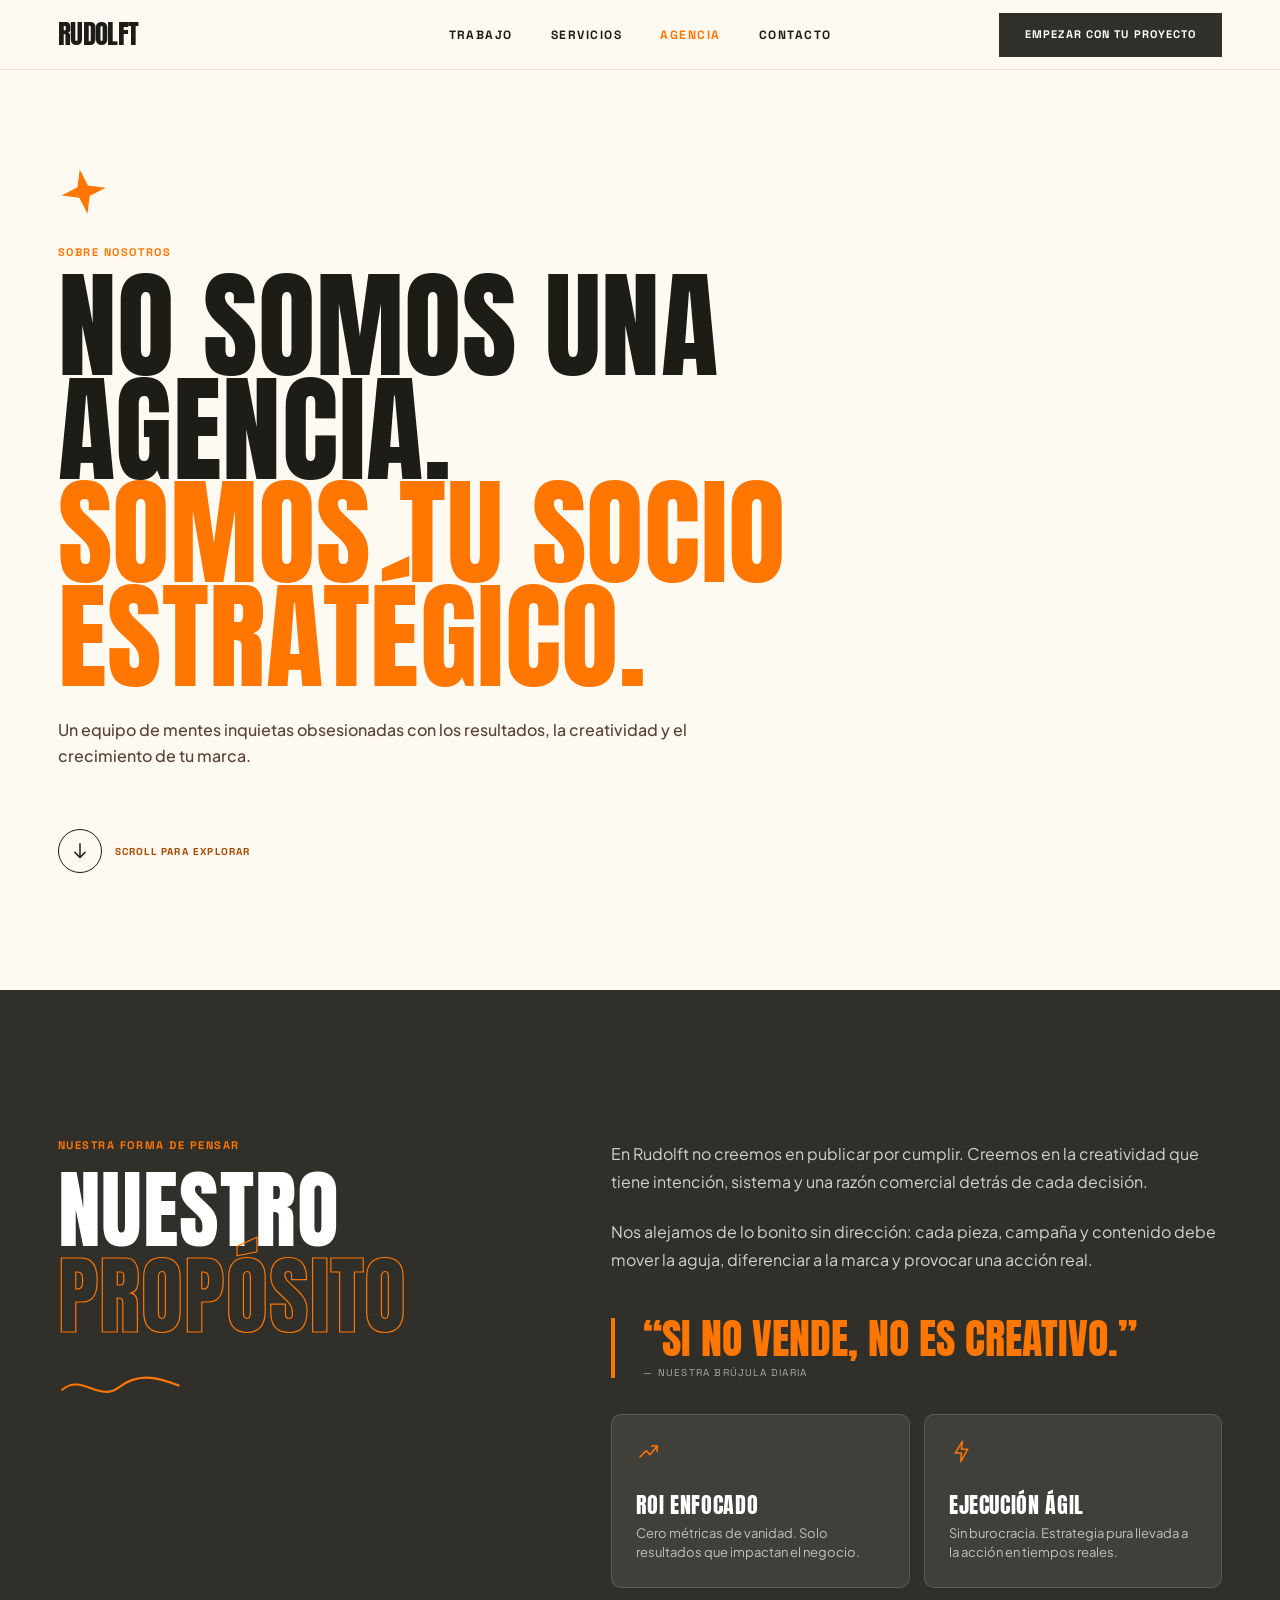
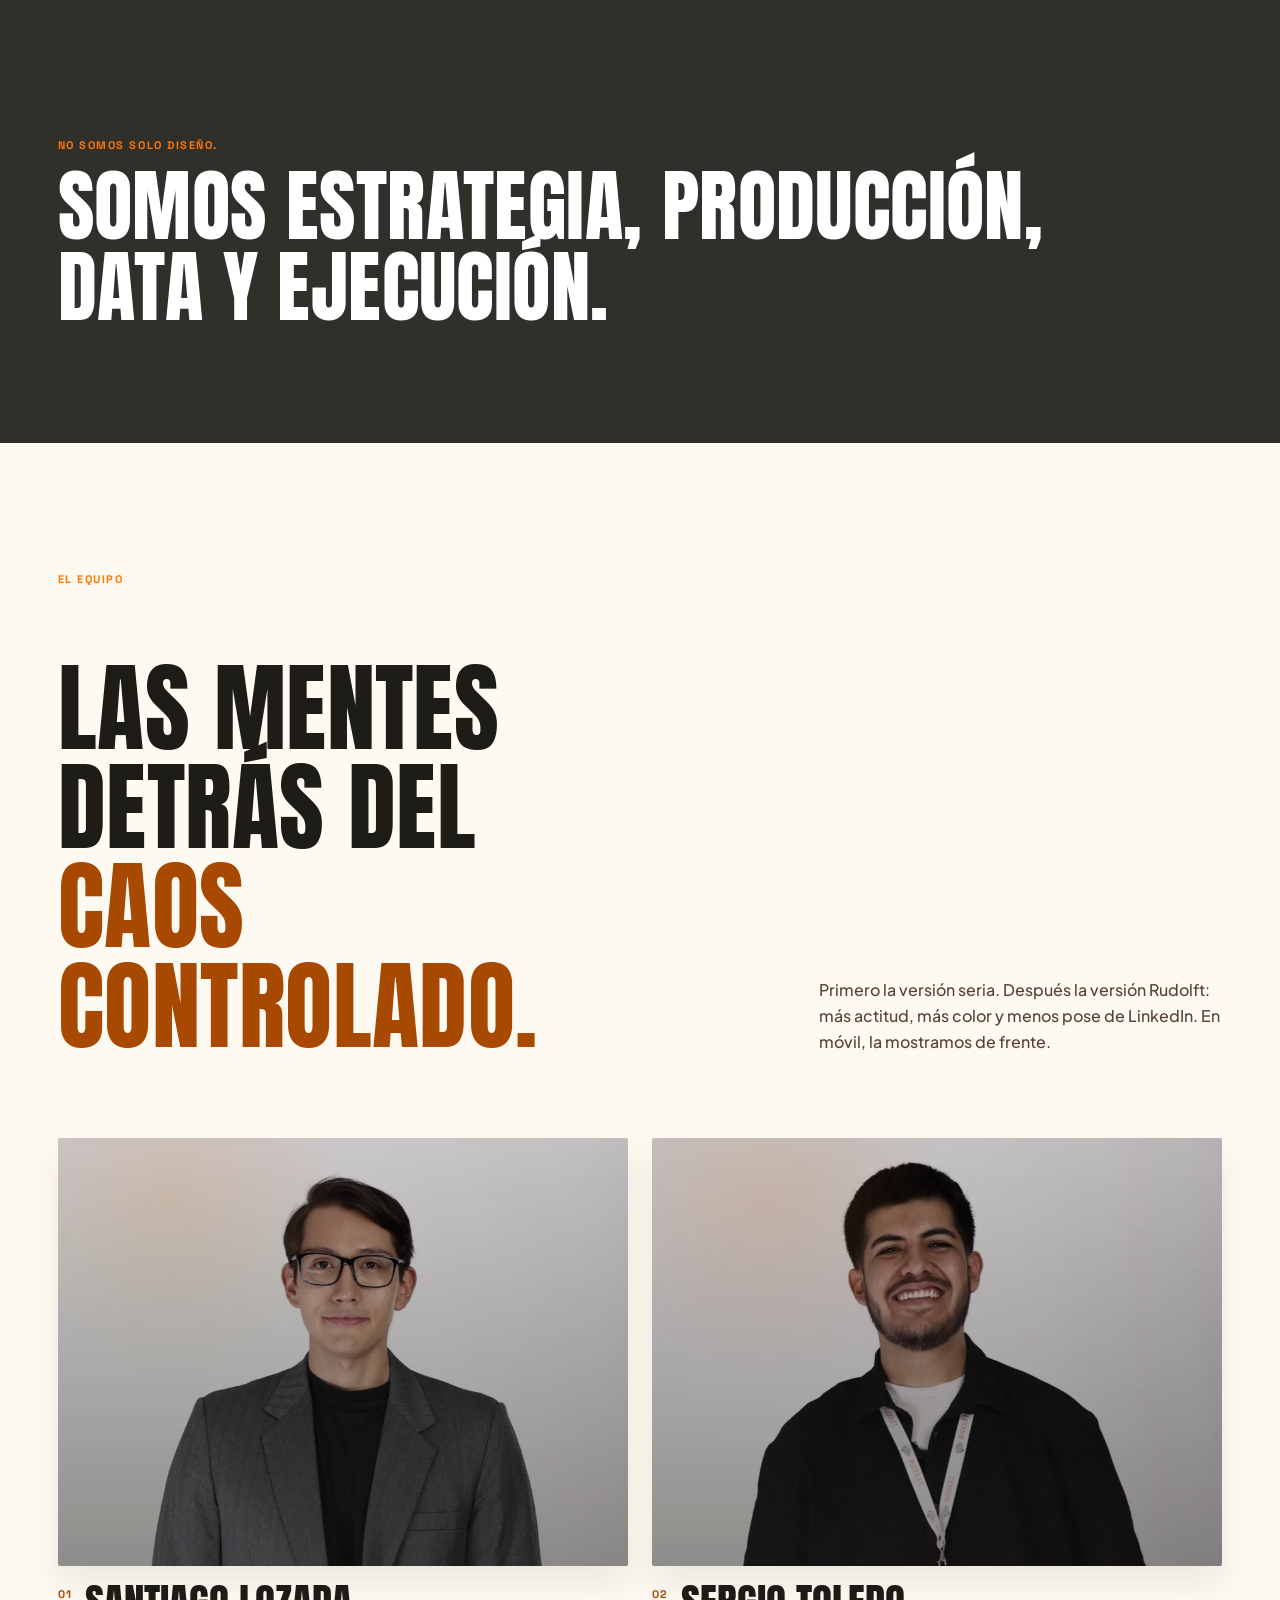
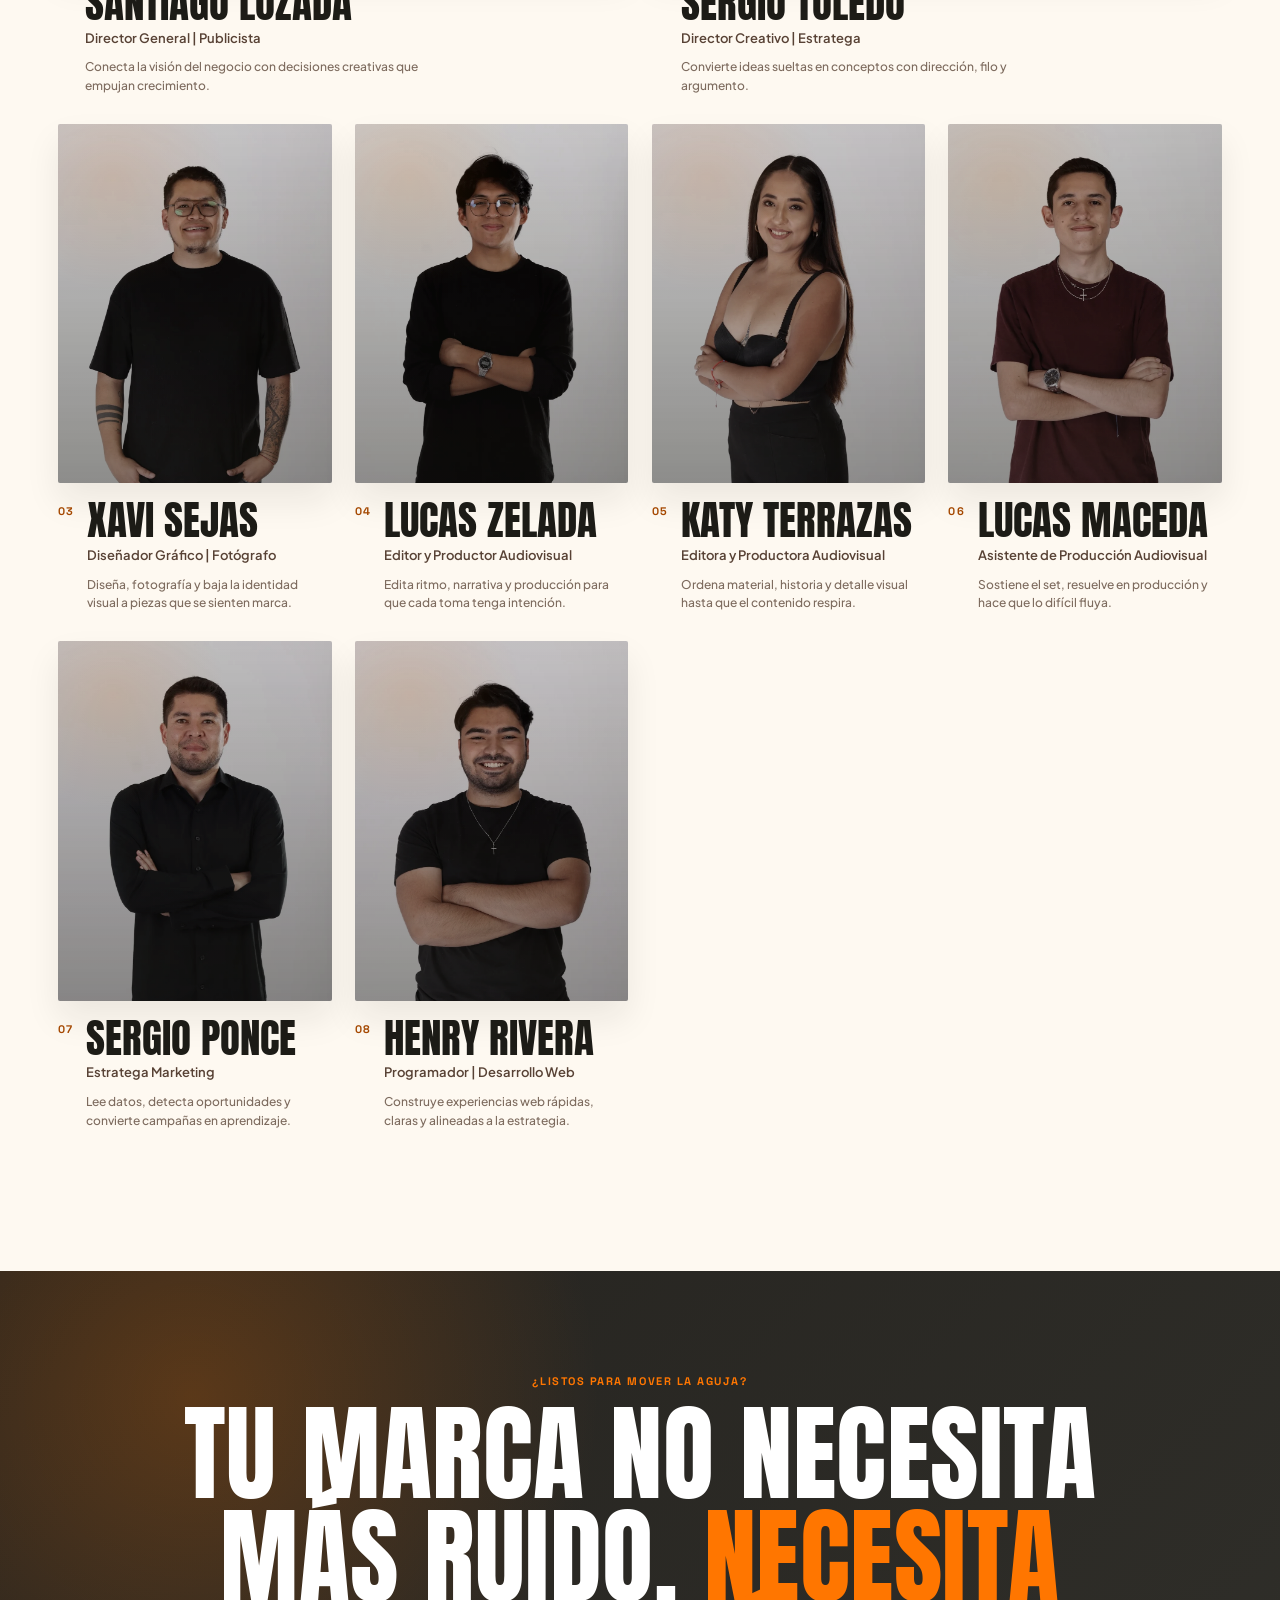
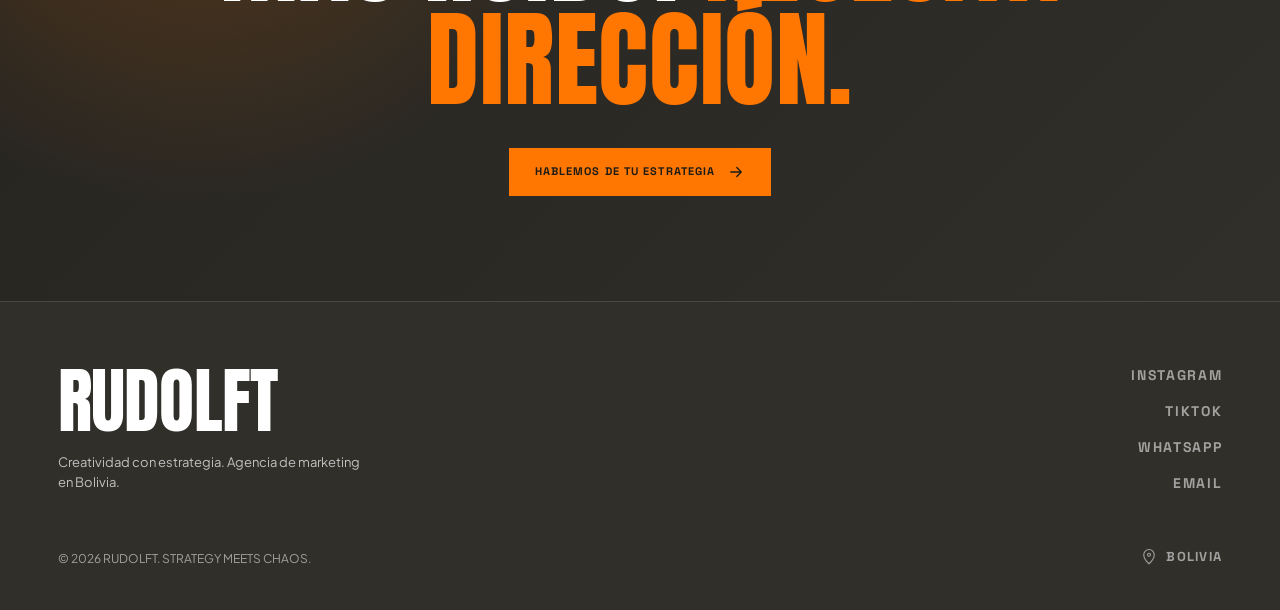
==== about.html @ 7b679ebf "Add about team page" ====
<!doctype html>
<html lang="es">
  <head>
    <meta charset="UTF-8" />
    <meta name="viewport" content="width=device-width, initial-scale=1" />
    <meta
      name="description"
      content="Conoce al equipo de Rudolft: estrategia, creatividad, producción audiovisual y desarrollo web para marcas que quieren crecer."
    />
    <title>Sobre nosotros — Rudolft</title>
    <link rel="preconnect" href="https://fonts.googleapis.com" />
    <link rel="preconnect" href="https://fonts.gstatic.com" crossorigin />
    <link
      href="https://fonts.googleapis.com/css2?family=Anton&family=Plus+Jakarta+Sans:wght@400;500;600;700&family=Space+Grotesk:wght@600;700&display=swap"
      rel="stylesheet"
    />
    <link rel="stylesheet" href="styles.css" />
    <script src="script.js" defer></script>
  </head>
  <body class="about-page">
    <a class="skip-link" href="#contenido">Saltar al contenido</a>

    <header class="site-header">
      <div class="container header-inner">
        <a class="brand" href="index.html#inicio" aria-label="Rudolft, inicio">RUDOLFT</a>

        <button
          class="menu-toggle"
          type="button"
          aria-label="Abrir menú"
          aria-expanded="false"
          aria-controls="primary-navigation"
        >
          <span></span>
          <span></span>
        </button>

        <nav class="primary-navigation" id="primary-navigation" aria-label="Navegación principal">
          <a href="index.html#problema">Trabajo</a>
          <a href="index.html#servicios">Servicios</a>
          <a href="about.html" aria-current="page">Agencia</a>
          <a href="index.html#contacto">Contacto</a>
        </nav>

        <a class="button button-dark header-cta" href="index.html#contacto">
          Empezar Con Tu Proyecto
        </a>
      </div>
    </header>

    <main id="contenido">
      <section class="about-hero section-cream" id="inicio">
        <div class="container about-hero-inner">
          <svg class="about-star" aria-hidden="true" viewBox="0 0 64 64">
            <path d="M32 4 38.6 25.4 60 32 38.6 38.6 32 60 25.4 38.6 4 32 25.4 25.4 32 4Z" />
          </svg>
          <p class="section-kicker">Sobre nosotros</p>
          <h1>
            No somos una agencia.
            <span>Somos tu socio estratégico.</span>
          </h1>
          <p>
            Un equipo de mentes inquietas obsesionadas con los resultados, la creatividad y el
            crecimiento de tu marca.
          </p>
          <a class="scroll-cue" href="#proposito" aria-label="Ir a nuestro propósito">
            <span>
              <svg aria-hidden="true" viewBox="0 0 24 24">
                <path d="M12 4v15M6.5 13.5 12 19l5.5-5.5" />
              </svg>
            </span>
            Scroll para explorar
          </a>
        </div>
      </section>

      <section class="about-purpose" id="proposito">
        <div class="container purpose-grid">
          <div class="purpose-title">
            <p class="section-kicker">Nuestra forma de pensar</p>
            <h2>Nuestro <span>propósito</span></h2>
            <svg class="purpose-scribble" aria-hidden="true" viewBox="0 0 120 28">
              <path d="M4 18c18-16 36 12 54-2s35-11 58-2" />
            </svg>
          </div>

          <div class="purpose-copy">
            <p>
              En Rudolft no creemos en publicar por cumplir. Creemos en la creatividad que tiene
              intención, sistema y una razón comercial detrás de cada decisión.
            </p>
            <p>
              Nos alejamos de lo bonito sin dirección: cada pieza, campaña y contenido debe mover
              la aguja, diferenciar a la marca y provocar una acción real.
            </p>

            <blockquote>
              “Si no vende, no es creativo.”
              <cite>— nuestra brújula diaria</cite>
            </blockquote>

            <div class="purpose-cards">
              <article>
                <svg aria-hidden="true" viewBox="0 0 32 32">
                  <path d="M5 23 13 15l5 5 9-11" />
                  <path d="M20 9h7v7" />
                </svg>
                <h3>ROI enfocado</h3>
                <p>Cero métricas de vanidad. Solo resultados que impactan el negocio.</p>
              </article>
              <article>
                <svg aria-hidden="true" viewBox="0 0 32 32">
                  <path d="m17 3-9 15h8l-1 11 9-16h-8l1-10Z" />
                </svg>
                <h3>Ejecución ágil</h3>
                <p>Sin burocracia. Estrategia pura llevada a la acción en tiempos reales.</p>
              </article>
            </div>
          </div>
        </div>

        <div class="container manifesto-strip">
          <p>No somos solo diseño.</p>
          <h2>Somos estrategia, producción, data y ejecución.</h2>
        </div>
      </section>

      <section class="team-section" id="equipo">
        <div class="container">
          <div class="team-heading">
            <p class="section-kicker">El equipo</p>
            <h2>Las mentes detrás del <span>caos controlado.</span></h2>
            <p>
              Primero la versión seria. Después la versión Rudolft: más actitud, más color y menos
              pose de LinkedIn. En móvil, la mostramos de frente.
            </p>
          </div>

          <div class="team-grid" aria-label="Equipo Rudolft">
            <article class="team-card team-card-lead team-card-santiago">
              <figure class="team-photo">
                <img
                  class="team-photo-sober"
                  src="assets/TEAM/optimized/santiago-sober.webp"
                  alt="Retrato sobrio de Santiago Lozada"
                  width="933"
                  height="1400"
                  loading="lazy"
                />
                <img
                  class="team-photo-hover"
                  src="assets/TEAM/optimized/santiago-hover.webp"
                  alt=""
                  width="933"
                  height="1400"
                  loading="lazy"
                  aria-hidden="true"
                />
                <span class="team-role-tag">Dirección</span>
              </figure>
              <div class="team-meta">
                <p>01</p>
                <h3>Santiago Lozada</h3>
                <span>Director General | Publicista</span>
                <small>
                  Conecta la visión del negocio con decisiones creativas que empujan crecimiento.
                </small>
              </div>
            </article>

            <article class="team-card team-card-lead team-card-sergio-toledo">
              <figure class="team-photo">
                <img
                  class="team-photo-sober"
                  src="assets/TEAM/optimized/sergio-toledo-sober.webp"
                  alt="Retrato sobrio de Sergio Toledo"
                  width="933"
                  height="1400"
                  loading="lazy"
                />
                <img
                  class="team-photo-hover"
                  src="assets/TEAM/optimized/sergio-toledo-hover.webp"
                  alt=""
                  width="933"
                  height="1400"
                  loading="lazy"
                  aria-hidden="true"
                />
                <span class="team-role-tag">Estrategia creativa</span>
              </figure>
              <div class="team-meta">
                <p>02</p>
                <h3>Sergio Toledo</h3>
                <span>Director Creativo | Estratega</span>
                <small>
                  Convierte ideas sueltas en conceptos con dirección, filo y argumento.
                </small>
              </div>
            </article>

            <article class="team-card">
              <figure class="team-photo">
                <img
                  class="team-photo-sober"
                  src="assets/TEAM/optimized/xavi-sober.webp"
                  alt="Retrato sobrio de Xavi Sejas"
                  width="933"
                  height="1400"
                  loading="lazy"
                />
                <img
                  class="team-photo-hover"
                  src="assets/TEAM/optimized/xavi-hover.webp"
                  alt=""
                  width="933"
                  height="1400"
                  loading="lazy"
                  aria-hidden="true"
                />
                <span class="team-role-tag">Visual</span>
              </figure>
              <div class="team-meta">
                <p>03</p>
                <h3>Xavi Sejas</h3>
                <span>Diseñador Gráfico | Fotógrafo</span>
                <small>Diseña, fotografía y baja la identidad visual a piezas que se sienten marca.</small>
              </div>
            </article>

            <article class="team-card">
              <figure class="team-photo">
                <img
                  class="team-photo-sober"
                  src="assets/TEAM/optimized/lucas-zelada-sober.webp"
                  alt="Retrato sobrio de Lucas Zelada"
                  width="933"
                  height="1400"
                  loading="lazy"
                />
                <img
                  class="team-photo-hover"
                  src="assets/TEAM/optimized/lucas-zelada-hover.webp"
                  alt=""
                  width="933"
                  height="1400"
                  loading="lazy"
                  aria-hidden="true"
                />
                <span class="team-role-tag">Producción</span>
              </figure>
              <div class="team-meta">
                <p>04</p>
                <h3>Lucas Zelada</h3>
                <span>Editor y Productor Audiovisual</span>
                <small>Edita ritmo, narrativa y producción para que cada toma tenga intención.</small>
              </div>
            </article>

            <article class="team-card">
              <figure class="team-photo">
                <img
                  class="team-photo-sober"
                  src="assets/TEAM/optimized/katy-sober.webp"
                  alt="Retrato sobrio de Katy Terrazas"
                  width="933"
                  height="1400"
                  loading="lazy"
                />
                <img
                  class="team-photo-hover"
                  src="assets/TEAM/optimized/katy-hover.webp"
                  alt=""
                  width="933"
                  height="1400"
                  loading="lazy"
                  aria-hidden="true"
                />
                <span class="team-role-tag">Edición</span>
              </figure>
              <div class="team-meta">
                <p>05</p>
                <h3>Katy Terrazas</h3>
                <span>Editora y Productora Audiovisual</span>
                <small>Ordena material, historia y detalle visual hasta que el contenido respira.</small>
              </div>
            </article>

            <article class="team-card">
              <figure class="team-photo">
                <img
                  class="team-photo-sober"
                  src="assets/TEAM/optimized/lucas-maceda-sober.webp"
                  alt="Retrato sobrio de Lucas Maceda"
                  width="933"
                  height="1400"
                  loading="lazy"
                />
                <img
                  class="team-photo-hover"
                  src="assets/TEAM/optimized/lucas-maceda-hover.webp"
                  alt=""
                  width="933"
                  height="1400"
                  loading="lazy"
                  aria-hidden="true"
                />
                <span class="team-role-tag">Asistencia</span>
              </figure>
              <div class="team-meta">
                <p>06</p>
                <h3>Lucas Maceda</h3>
                <span>Asistente de Producción Audiovisual</span>
                <small>Sostiene el set, resuelve en producción y hace que lo difícil fluya.</small>
              </div>
            </article>

            <article class="team-card">
              <figure class="team-photo">
                <img
                  class="team-photo-sober"
                  src="assets/TEAM/optimized/sergio-ponce-sober.webp"
                  alt="Retrato sobrio de Sergio Ponce"
                  width="933"
                  height="1400"
                  loading="lazy"
                />
                <img
                  class="team-photo-hover"
                  src="assets/TEAM/optimized/sergio-ponce-hover.webp"
                  alt=""
                  width="933"
                  height="1400"
                  loading="lazy"
                  aria-hidden="true"
                />
                <span class="team-role-tag">Marketing</span>
              </figure>
              <div class="team-meta">
                <p>07</p>
                <h3>Sergio Ponce</h3>
                <span>Estratega Marketing</span>
                <small>Lee datos, detecta oportunidades y convierte campañas en aprendizaje.</small>
              </div>
            </article>

            <article class="team-card">
              <figure class="team-photo">
                <img
                  class="team-photo-sober"
                  src="assets/TEAM/optimized/henry-sober.webp"
                  alt="Retrato sobrio de Henry Rivera"
                  width="933"
                  height="1400"
                  loading="lazy"
                />
                <img
                  class="team-photo-hover"
                  src="assets/TEAM/optimized/henry-hover.webp"
                  alt=""
                  width="933"
                  height="1400"
                  loading="lazy"
                  aria-hidden="true"
                />
                <span class="team-role-tag">Web</span>
              </figure>
              <div class="team-meta">
                <p>08</p>
                <h3>Henry Rivera</h3>
                <span>Programador | Desarrollo Web</span>
                <small>Construye experiencias web rápidas, claras y alineadas a la estrategia.</small>
              </div>
            </article>
          </div>
        </div>
      </section>

      <section class="about-cta" id="contacto">
        <div class="container about-cta-inner">
          <p class="section-kicker">¿Listos para mover la aguja?</p>
          <h2>Tu marca no necesita más ruido. <span>Necesita dirección.</span></h2>
          <a class="button button-orange" href="https://wa.me/" target="_blank" rel="noreferrer">
            Hablemos de tu estrategia
            <svg aria-hidden="true" viewBox="0 0 24 24">
              <path d="M5 12h13M13 6l6 6-6 6" />
            </svg>
          </a>
        </div>
      </section>
    </main>

    <footer class="site-footer">
      <div class="container footer-grid">
        <div class="footer-brand">
          <a class="footer-logo" href="index.html#inicio">Rudolft</a>
          <p>Creatividad con estrategia. Agencia de marketing<br />en Bolivia.</p>
          <small>© 2026 Rudolft. Strategy meets chaos.</small>
        </div>

        <div class="footer-links">
          <nav aria-label="Redes sociales">
            <a href="https://www.instagram.com/rudolft_c/" target="_blank" rel="noreferrer">
              Instagram
            </a>
            <a href="https://www.tiktok.com/@rudolft_c" target="_blank" rel="noreferrer">
              TikTok
            </a>
            <a href="https://wa.me/" target="_blank" rel="noreferrer">WhatsApp</a>
            <a href="mailto:hola@rudolft.com">Email</a>
          </nav>
          <p class="location">
            <svg aria-hidden="true" viewBox="0 0 24 24">
              <path d="M12 21s7-6 7-12a7 7 0 1 0-14 0c0 6 7 12 7 12Z" />
              <circle cx="12" cy="9" r="2" />
            </svg>
            Bolivia
          </p>
        </div>
      </div>
    </footer>
  </body>
</html>
---- styles.css ----
:root {
  --cream: #fef9f1;
  --soft: #f8f3eb;
  --paper: #ffffff;
  --stone: #ece8e0;
  --ink: #1d1c17;
  --brown: #584235;
  --charcoal: #302f2a;
  --orange: #ff7600;
  --orange-deep: #a74900;
  --blue: #c8e6ff;
  --muted: #a59c94;
  --red: #c3231d;
  --container: 1440px;
  --gutter: clamp(24px, 4.5vw, 64px);
  --heading: "Anton", "Arial Narrow", Impact, sans-serif;
  --body: "Plus Jakarta Sans", Arial, sans-serif;
  --label: "Space Grotesk", Arial, sans-serif;
}

* {
  box-sizing: border-box;
}

html {
  scroll-behavior: smooth;
}

body {
  margin: 0;
  background: var(--cream);
  color: var(--ink);
  font-family: var(--body);
  -webkit-font-smoothing: antialiased;
}

body.menu-open {
  overflow: hidden;
}

img {
  display: block;
  max-width: 100%;
}

a {
  color: inherit;
  text-decoration: none;
}

button,
a {
  -webkit-tap-highlight-color: transparent;
}

button:focus-visible,
a:focus-visible {
  outline: 3px solid var(--orange);
  outline-offset: 4px;
}

.skip-link {
  position: fixed;
  top: 10px;
  left: 10px;
  z-index: 1000;
  padding: 12px 16px;
  background: var(--ink);
  color: white;
  transform: translateY(-150%);
}

.skip-link:focus {
  transform: translateY(0);
}

.container {
  width: min(100%, var(--container));
  margin: 0 auto;
  padding-inline: var(--gutter);
}

.site-header {
  position: sticky;
  top: 0;
  z-index: 100;
  height: 70px;
  border-bottom: 1px solid rgb(29 28 23 / 10%);
  background: rgb(254 249 241 / 94%);
  backdrop-filter: blur(14px);
}

.header-inner {
  display: grid;
  grid-template-columns: 1fr auto 1fr;
  align-items: center;
  height: 100%;
}

.brand {
  justify-self: start;
  font-family: var(--heading);
  font-size: clamp(22px, 2.1vw, 32px);
  letter-spacing: -0.02em;
  line-height: 1;
  text-transform: uppercase;
}

.primary-navigation {
  display: flex;
  align-items: center;
  gap: clamp(26px, 3vw, 48px);
}

.primary-navigation a,
.footer-links a {
  font-family: var(--label);
  font-size: 12px;
  font-weight: 700;
  letter-spacing: 0.12em;
  text-transform: uppercase;
  transition: color 180ms ease;
}

.primary-navigation a:hover,
.footer-links a:hover {
  color: var(--orange);
}

.primary-navigation a[aria-current="page"] {
  color: var(--orange);
}

.header-cta {
  justify-self: end;
}

.menu-toggle {
  display: none;
}

.button {
  min-height: 44px;
  display: inline-flex;
  align-items: center;
  justify-content: center;
  gap: 12px;
  padding: 14px 25px;
  border: 1px solid transparent;
  border-radius: 0;
  font-family: var(--label);
  font-size: 11px;
  font-weight: 700;
  letter-spacing: 0.1em;
  line-height: 1;
  text-transform: uppercase;
  transition:
    background-color 180ms ease,
    color 180ms ease,
    border-color 180ms ease,
    transform 180ms ease;
}

.button:hover {
  transform: translateY(-2px);
}

.button svg {
  width: 18px;
  fill: none;
  stroke: currentColor;
  stroke-linecap: round;
  stroke-linejoin: round;
  stroke-width: 1.7;
}

.button-dark {
  background: var(--charcoal);
  color: white;
}

.button-dark:hover,
.button-orange {
  background: var(--orange);
  color: var(--ink);
}

.button-orange:hover {
  background: var(--charcoal);
  color: white;
}

.button-outline {
  border-color: var(--charcoal);
  background: transparent;
}

.button-outline:hover {
  background: var(--charcoal);
  color: white;
}

.button-light-outline {
  border-color: white;
  color: white;
}

.button-light-outline:hover {
  background: white;
  color: var(--charcoal);
}

.section-cream {
  background: var(--cream);
}

.section-soft {
  background: var(--soft);
}

.section-kicker {
  margin: 0 0 16px;
  color: var(--orange);
  font-family: var(--label);
  font-size: 11px;
  font-weight: 700;
  letter-spacing: 0.14em;
  line-height: 1;
  text-transform: uppercase;
}

.hero {
  min-height: 716px;
  display: flex;
  align-items: center;
}

.hero-grid {
  display: grid;
  grid-template-columns: minmax(0, 1fr) minmax(440px, 1.04fr);
  gap: clamp(34px, 5vw, 80px);
  align-items: center;
  padding-block: 88px 96px;
}

.hero-copy {
  position: relative;
  z-index: 2;
}

.hero h1,
.problem h2,
.method-title,
.services-title,
.service-card h3,
.closing h2,
.footer-logo,
.comparison-card h3,
.about-hero h1,
.purpose-title h2,
.purpose-cards h3,
.team-heading h2,
.team-card h3,
.about-cta h2 {
  margin: 0;
  font-family: var(--heading);
  font-weight: 400;
}

.hero h1 {
  max-width: 650px;
  font-size: clamp(72px, 8.2vw, 120px);
  letter-spacing: 0.01em;
  line-height: 0.86;
}

.hero h1 span {
  display: block;
}

.hero-copy > p {
  max-width: 630px;
  margin: 30px 0 32px;
  color: var(--brown);
  font-size: clamp(16px, 1.35vw, 20px);
  font-weight: 500;
  line-height: 1.55;
}

.button-row {
  display: flex;
  flex-wrap: wrap;
  gap: 14px;
}

.hero-visual {
  position: relative;
  min-width: 0;
  aspect-ratio: 1.04 / 1;
  transform: rotate(1.8deg);
}

.hero-visual > img {
  width: 100%;
  height: 100%;
  border-radius: 10px;
  object-fit: fill;
  object-position: center;
  box-shadow: 0 28px 50px rgb(60 40 20 / 12%);
}

.floating-tag {
  position: absolute;
  z-index: 3;
  padding: 8px 14px;
  border-radius: 999px;
  box-shadow: 0 8px 16px rgb(29 28 23 / 10%);
  font-family: var(--label);
  font-size: 10px;
  font-weight: 700;
  letter-spacing: 0.08em;
  text-transform: uppercase;
}

.tag-strategy {
  top: 8%;
  left: -7%;
  background: var(--blue);
  transform: rotate(-7deg);
}

.tag-production {
  top: 54%;
  right: -7%;
  background: var(--stone);
  transform: rotate(-10deg);
}

.tag-content {
  right: -4%;
  bottom: 4%;
  background: #ffdbc8;
  transform: rotate(4deg);
}

.hero-scribble {
  position: absolute;
  top: 27%;
  left: 31%;
  z-index: 3;
  width: 90px;
  fill: none;
  stroke: var(--orange);
  stroke-linecap: round;
  stroke-linejoin: round;
  stroke-width: 5;
  transform: rotate(-2deg);
}

.problem {
  min-height: 562px;
  display: flex;
  align-items: center;
}

.problem-grid {
  display: grid;
  grid-template-columns: minmax(300px, 5fr) minmax(0, 6fr);
  gap: clamp(58px, 9vw, 145px);
  align-items: center;
  padding-block: 90px;
}

.problem-image img {
  width: 100%;
  height: 100%;
  border-radius: 10px;
  object-fit: fill;
  box-shadow: 0 18px 32px rgb(80 55 30 / 8%);
}

.problem-image {
  aspect-ratio: 1 / 1;
}

.problem h2 {
  max-width: 680px;
  font-size: clamp(54px, 6.15vw, 84px);
  letter-spacing: 0.01em;
  line-height: 0.96;
}

.problem h2 span,
.closing h2 span {
  color: var(--orange);
}

.problem-copy p {
  max-width: 700px;
  margin: 24px 0 0;
  padding-left: 22px;
  border-left: 3px solid var(--orange);
  color: var(--brown);
  font-size: clamp(16px, 1.35vw, 20px);
  line-height: 1.55;
}

.method {
  min-height: 620px;
  display: flex;
  align-items: center;
}

.method .container {
  padding-block: 88px;
}

.method-title {
  margin-bottom: 54px;
  text-align: center;
  font-size: clamp(34px, 3.3vw, 48px);
  line-height: 1.03;
}

.comparison-grid {
  display: grid;
  grid-template-columns: 1fr 1fr;
  gap: 26px;
  align-items: center;
}

.comparison-card {
  position: relative;
  min-height: 235px;
  padding: 38px 40px;
  border-radius: 13px;
}

.comparison-card h3 {
  margin-bottom: 25px;
  font-size: clamp(32px, 3vw, 43px);
  line-height: 1;
}

.comparison-card ul {
  display: grid;
  gap: 16px;
  margin: 0;
  padding: 0;
  list-style: none;
}

.comparison-card li {
  display: flex;
  align-items: center;
  gap: 14px;
  color: var(--brown);
  font-size: 16px;
  line-height: 1.35;
}

.comparison-card li svg {
  width: 18px;
  min-width: 18px;
  fill: none;
  stroke: currentColor;
  stroke-linecap: round;
  stroke-linejoin: round;
  stroke-width: 1.8;
}

.comparison-card-muted {
  background: var(--stone);
}

.comparison-card-muted h3 {
  color: var(--muted);
}

.comparison-card-muted li svg {
  color: var(--red);
}

.comparison-card-featured {
  border: 3px solid var(--orange);
  background: var(--charcoal);
  box-shadow: 0 16px 28px rgb(29 28 23 / 12%);
  color: white;
}

.comparison-card-featured li {
  color: white;
}

.comparison-card-featured li svg {
  color: var(--orange);
}

.star-badge {
  position: absolute;
  top: -14px;
  right: -14px;
  width: 53px;
  height: 53px;
  display: grid;
  place-items: center;
  border-radius: 50%;
  background: var(--orange);
  transform: rotate(10deg);
}

.star-badge svg {
  width: 25px;
  fill: none;
  stroke: var(--ink);
  stroke-linecap: round;
  stroke-linejoin: round;
  stroke-width: 1.4;
}

.services {
  min-height: 690px;
  background: var(--paper);
}

.services .container {
  padding-block: 82px 92px;
}

.services-title {
  margin-bottom: 48px;
  font-size: clamp(68px, 7.5vw, 95px);
  line-height: 1;
}

.services-grid {
  display: grid;
  grid-template-columns: repeat(3, 1fr);
  grid-template-rows: repeat(2, 190px);
  gap: 12px;
}

.service-card {
  display: flex;
  flex-direction: column;
  justify-content: space-between;
  padding: 26px 25px;
  border-radius: 10px;
  transition:
    transform 180ms ease,
    box-shadow 180ms ease;
}

.service-card:hover {
  transform: translateY(-4px);
  box-shadow: 0 14px 24px rgb(29 28 23 / 10%);
}

.service-icon {
  width: 28px;
  height: 28px;
  fill: none;
  stroke: currentColor;
  stroke-linecap: round;
  stroke-linejoin: round;
  stroke-width: 1.9;
}

.service-card h3 {
  margin-bottom: 6px;
  font-size: clamp(31px, 3vw, 43px);
  line-height: 0.98;
}

.service-card p {
  margin: 0;
  font-size: 13px;
  line-height: 1.4;
}

.service-strategy {
  grid-column: span 2;
  background: var(--stone);
  color: var(--orange-deep);
}

.service-strategy h3,
.service-strategy p {
  color: var(--ink);
}

.service-branding {
  background: var(--blue);
  color: #00273a;
}

.service-social {
  background: var(--orange);
}

.service-production {
  background: var(--soft);
  color: var(--orange-deep);
}

.service-production h3,
.service-production p {
  color: var(--ink);
}

.service-ads {
  background: var(--charcoal);
  color: white;
}

.service-ads .service-icon {
  color: var(--orange);
}

.about-hero {
  min-height: calc(100dvh - 70px);
  display: flex;
  align-items: center;
  overflow: hidden;
}

.about-hero-inner {
  position: relative;
  padding-block: clamp(58px, 7.5vw, 96px) clamp(74px, 9vw, 122px);
}

.about-star {
  width: clamp(32px, 4vw, 58px);
  margin-bottom: 26px;
  fill: var(--orange);
  transform: rotate(-10deg);
}

.about-hero h1 {
  max-width: 960px;
  font-size: clamp(72px, 9.2vw, 132px);
  letter-spacing: 0.005em;
  line-height: 0.88;
  text-transform: uppercase;
}

.about-hero h1 span {
  display: block;
  color: var(--orange);
}

.about-hero-inner > p:not(.section-kicker) {
  max-width: 700px;
  margin: 28px 0 0;
  color: var(--brown);
  font-size: clamp(16px, 1.25vw, 19px);
  font-weight: 500;
  line-height: 1.65;
}

.scroll-cue {
  width: fit-content;
  min-height: 48px;
  display: inline-flex;
  align-items: center;
  gap: 13px;
  margin-top: clamp(36px, 4.5vw, 58px);
  color: var(--orange-deep);
  font-family: var(--label);
  font-size: 10px;
  font-weight: 700;
  letter-spacing: 0.12em;
  text-transform: uppercase;
}

.scroll-cue span {
  width: 44px;
  height: 44px;
  display: grid;
  place-items: center;
  border: 1px solid var(--ink);
  border-radius: 50%;
  color: var(--ink);
  transition:
    background-color 180ms ease,
    color 180ms ease,
    transform 180ms ease;
}

.scroll-cue svg {
  width: 22px;
  fill: none;
  stroke: currentColor;
  stroke-linecap: round;
  stroke-linejoin: round;
  stroke-width: 1.6;
}

.scroll-cue:hover span {
  background: var(--orange);
  color: var(--ink);
  transform: translateY(3px);
}

.about-purpose {
  overflow: hidden;
  background: var(--charcoal);
  color: white;
}

.purpose-grid {
  display: grid;
  grid-template-columns: minmax(270px, 0.85fr) minmax(0, 1.22fr);
  gap: clamp(58px, 10vw, 150px);
  padding-block: clamp(92px, 12vw, 150px);
}

.purpose-title {
  align-self: start;
}

.purpose-title h2 {
  max-width: 430px;
  color: white;
  font-size: clamp(57px, 6.7vw, 96px);
  letter-spacing: 0.01em;
  line-height: 1;
  text-transform: uppercase;
}

.purpose-title h2 span {
  display: block;
  color: transparent;
  -webkit-text-stroke: 1.2px var(--orange);
  text-stroke: 1.2px var(--orange);
}

.purpose-scribble {
  width: 125px;
  margin-top: 32px;
  fill: none;
  stroke: var(--orange);
  stroke-linecap: round;
  stroke-width: 2;
}

.purpose-copy {
  max-width: 760px;
}

.purpose-copy > p {
  margin: 0;
  color: rgb(255 255 255 / 78%);
  font-size: clamp(16px, 1.22vw, 18px);
  line-height: 1.75;
}

.purpose-copy > p + p {
  margin-top: 22px;
}

.purpose-copy blockquote {
  margin: 44px 0 36px;
  padding-left: 28px;
  border-left: 4px solid var(--orange);
  color: var(--orange);
  font-family: var(--heading);
  font-size: clamp(30px, 3.3vw, 48px);
  line-height: 0.95;
  text-transform: uppercase;
}

.purpose-copy cite {
  display: block;
  margin-top: 10px;
  color: rgb(255 255 255 / 58%);
  font-family: var(--label);
  font-size: 10px;
  font-style: normal;
  letter-spacing: 0.12em;
}

.purpose-cards {
  display: grid;
  grid-template-columns: 1fr 1fr;
  gap: 14px;
}

.purpose-cards article {
  min-height: 148px;
  padding: 24px;
  border: 1px solid rgb(255 255 255 / 14%);
  border-radius: 10px;
  background: rgb(255 255 255 / 8%);
}

.purpose-cards svg {
  width: 25px;
  height: 25px;
  margin-bottom: 26px;
  fill: none;
  stroke: var(--orange);
  stroke-linecap: round;
  stroke-linejoin: round;
  stroke-width: 2;
}

.purpose-cards h3 {
  margin-bottom: 8px;
  font-size: 22px;
  letter-spacing: 0.03em;
  line-height: 1;
  text-transform: uppercase;
}

.purpose-cards p {
  margin: 0;
  color: rgb(255 255 255 / 68%);
  font-size: 13px;
  line-height: 1.5;
}

.manifesto-strip {
  padding-block: 0 clamp(82px, 9vw, 124px);
}

.manifesto-strip p {
  margin: 0 0 14px;
  color: var(--orange);
  font-family: var(--label);
  font-size: 11px;
  font-weight: 700;
  letter-spacing: 0.14em;
  text-transform: uppercase;
}

.manifesto-strip h2 {
  max-width: 1120px;
  margin: 0;
  color: white;
  font-family: var(--heading);
  font-size: clamp(46px, 6.2vw, 92px);
  font-weight: 400;
  letter-spacing: 0.005em;
  line-height: 1.02;
  text-transform: uppercase;
}

.team-section {
  background: var(--cream);
}

.team-section .container {
  padding-block: clamp(86px, 10vw, 128px) clamp(96px, 11vw, 148px);
}

.team-heading {
  display: grid;
  grid-template-columns: minmax(0, 1.2fr) minmax(280px, 0.72fr);
  gap: clamp(34px, 7vw, 88px);
  align-items: end;
  margin-bottom: clamp(54px, 7vw, 82px);
}

.team-heading .section-kicker {
  grid-column: 1 / -1;
  margin-bottom: -14px;
}

.team-heading h2 {
  max-width: 900px;
  font-size: clamp(58px, 7.6vw, 112px);
  letter-spacing: 0.005em;
  line-height: 1.02;
  text-transform: uppercase;
}

.team-heading h2 span {
  display: block;
  color: var(--orange-deep);
}

.team-heading > p:not(.section-kicker) {
  margin: 0;
  color: var(--brown);
  font-size: 16px;
  font-weight: 500;
  line-height: 1.65;
}

.team-grid {
  display: grid;
  grid-template-columns: repeat(4, minmax(0, 1fr));
  gap: clamp(22px, 2.2vw, 34px) clamp(14px, 1.8vw, 24px);
}

.team-card {
  min-width: 0;
}

.team-card-lead {
  grid-column: span 2;
}

.team-card-lead .team-photo {
  aspect-ratio: 16 / 12;
}

.team-card-lead .team-photo img {
  object-position: center var(--team-photo-y, 35%);
}

.team-card-santiago {
  --team-photo-y: 35%;
}

.team-card-sergio-toledo {
  --team-photo-y: 8%;
}

.team-card-lead h3 {
  font-size: clamp(50px, 5.5vw, 78px);
}

.team-card-lead .team-meta {
  max-width: 720px;
}

.team-photo {
  position: relative;
  z-index: 0;
  aspect-ratio: 4 / 5.25;
  margin: 0;
  overflow: hidden;
  border-radius: 2px;
  background: var(--stone);
  box-shadow: 0 18px 35px rgb(29 28 23 / 8%);
  isolation: isolate;
}

.team-photo::after {
  content: "";
  position: absolute;
  inset: 0;
  z-index: 2;
  background:
    linear-gradient(180deg, rgb(29 28 23 / 8%), rgb(29 28 23 / 54%)),
    radial-gradient(circle at 20% 15%, rgb(255 118 0 / 18%), transparent 30%);
  opacity: 0.72;
  transition: opacity 220ms ease;
}

.team-photo img {
  position: absolute;
  inset: 0;
  width: 100%;
  height: 100%;
  object-fit: cover;
  object-position: center top;
  transition:
    opacity 240ms ease,
    filter 240ms ease,
    transform 240ms ease;
}

.team-photo-sober {
  z-index: 0;
  filter: saturate(0.72) contrast(1.04) brightness(0.84);
  transform: scale(1.03);
}

.team-photo-hover {
  z-index: 1;
  opacity: 0;
  filter: saturate(1.08) contrast(1.03);
  transform: scale(1.08);
}

.team-role-tag {
  position: absolute;
  right: 14px;
  bottom: 14px;
  z-index: 3;
  max-width: calc(100% - 28px);
  padding: 8px 11px;
  border: 1px solid rgb(255 255 255 / 38%);
  background: var(--orange);
  color: var(--ink);
  font-family: var(--label);
  font-size: 10px;
  font-weight: 700;
  letter-spacing: 0.1em;
  line-height: 1;
  text-transform: uppercase;
  transform: rotate(-3deg) translateY(8px);
  opacity: 0;
  transition:
    opacity 200ms ease,
    transform 200ms ease;
}

.team-card:hover .team-photo::after {
  opacity: 0.12;
}

.team-card:hover .team-photo-sober {
  opacity: 0;
  transform: scale(1.08);
}

.team-card:hover .team-photo-hover {
  opacity: 1;
  transform: scale(1.02);
}

.team-card:hover .team-role-tag {
  opacity: 1;
  transform: rotate(-3deg) translateY(0);
}

.team-meta {
  display: grid;
  grid-template-columns: auto 1fr;
  column-gap: 13px;
  margin-top: 18px;
}

.team-meta p {
  grid-row: span 3;
  margin: 3px 0 0;
  color: var(--orange-deep);
  font-family: var(--label);
  font-size: 11px;
  font-weight: 700;
  letter-spacing: 0.12em;
}

.team-card h3 {
  font-size: clamp(32px, 3.2vw, 46px);
  line-height: 0.95;
  text-transform: uppercase;
}

.team-meta span {
  margin-top: 7px;
  color: var(--brown);
  font-size: 13px;
  font-weight: 600;
  line-height: 1.35;
}

.team-meta small {
  max-width: 360px;
  margin-top: 11px;
  color: rgb(88 66 53 / 78%);
  font-size: 12px;
  font-weight: 500;
  line-height: 1.55;
}

.about-cta {
  position: relative;
  overflow: hidden;
  background:
    radial-gradient(circle at 15% 20%, rgb(255 118 0 / 24%), transparent 34%),
    linear-gradient(135deg, #25231f, var(--charcoal));
  color: white;
}

.about-cta-inner {
  min-height: 520px;
  display: grid;
  place-items: center;
  align-content: center;
  padding-block: 105px;
  text-align: center;
}

.about-cta h2 {
  max-width: 1110px;
  margin: 0 auto 36px;
  font-size: clamp(58px, 8.2vw, 112px);
  letter-spacing: 0.005em;
  line-height: 0.98;
  text-transform: uppercase;
}

.about-cta h2 span {
  color: var(--orange);
}

.closing {
  position: relative;
  min-height: 600px;
  display: grid;
  place-items: center;
  overflow: hidden;
  background: var(--charcoal);
  color: white;
}

.closing-inner {
  position: relative;
  z-index: 1;
  padding-block: 83px 88px;
  text-align: center;
}

.closing h2 {
  margin-inline: auto;
  font-size: clamp(67px, 8.8vw, 118px);
  line-height: 0.86;
}

.closing-buttons {
  justify-content: center;
  margin-top: 38px;
}

.closing-buttons .button {
  min-width: 190px;
  min-height: 48px;
}

.closing-glow {
  position: absolute;
  top: -180px;
  left: -180px;
  width: 460px;
  height: 460px;
  border-radius: 50%;
  background: rgb(255 118 0 / 25%);
  filter: blur(110px);
}

.site-footer {
  min-height: 308px;
  border-top: 1px solid rgb(255 255 255 / 12%);
  background: var(--charcoal);
  color: white;
}

.footer-grid {
  min-height: 308px;
  display: grid;
  grid-template-columns: 1fr 1fr;
  padding-block: 64px 44px;
}

.footer-brand {
  display: flex;
  flex-direction: column;
  align-items: flex-start;
}

.footer-logo {
  font-size: clamp(51px, 5.6vw, 76px);
  letter-spacing: -0.01em;
  line-height: 1;
  text-transform: uppercase;
}

.footer-brand p {
  margin: 16px 0 0;
  color: rgb(255 255 255 / 70%);
  font-size: 13px;
  line-height: 1.5;
}

.footer-brand small {
  margin-top: auto;
  color: rgb(255 255 255 / 55%);
  font-size: 12px;
  text-transform: uppercase;
}

.footer-links {
  display: flex;
  flex-direction: column;
  align-items: flex-end;
}

.footer-links nav {
  display: grid;
  gap: 18px;
  justify-items: end;
}

.footer-links a {
  color: rgb(255 255 255 / 55%);
  font-size: 14px;
}

.location {
  display: flex;
  align-items: center;
  gap: 8px;
  margin: auto 0 0;
  color: rgb(255 255 255 / 55%);
  font-family: var(--label);
  font-size: 13px;
  font-weight: 700;
  letter-spacing: 0.1em;
  text-transform: uppercase;
}

.location svg {
  width: 18px;
  fill: none;
  stroke: currentColor;
  stroke-width: 1.5;
}

@media (max-width: 1100px) {
  :root {
    --gutter: 46px;
  }

  .hero-grid {
    grid-template-columns: minmax(0, 0.96fr) minmax(430px, 1.04fr);
    gap: 42px;
  }

  .hero h1 {
    font-size: 86px;
  }

  .hero-copy > p {
    font-size: 16px;
  }

  .problem h2 {
    font-size: 66px;
  }

  .comparison-card {
    padding: 38px 35px;
  }

  .purpose-grid {
    grid-template-columns: minmax(260px, 0.7fr) minmax(0, 1fr);
    gap: 68px;
  }

  .team-grid {
    grid-template-columns: repeat(3, minmax(0, 1fr));
  }

  .team-card-lead {
    grid-column: span 3;
  }
}

@media (max-width: 860px) {
  :root {
    --gutter: 24px;
  }

  .site-header {
    height: 64px;
  }

  .header-inner {
    grid-template-columns: 1fr auto;
  }

  .brand {
    font-size: 25px;
  }

  .header-cta {
    display: none;
  }

  .menu-toggle {
    position: relative;
    z-index: 102;
    width: 48px;
    height: 48px;
    display: grid;
    place-content: center;
    gap: 6px;
    padding: 0;
    border: 0;
    background: transparent;
    cursor: pointer;
  }

  .menu-toggle span {
    width: 25px;
    height: 2px;
    display: block;
    background: currentColor;
    transition: transform 180ms ease;
  }

  .menu-toggle[aria-expanded="true"] span:first-child {
    transform: translateY(4px) rotate(45deg);
  }

  .menu-toggle[aria-expanded="true"] span:last-child {
    transform: translateY(-4px) rotate(-45deg);
  }

  .primary-navigation {
    position: fixed;
    inset: 0;
    z-index: 101;
    display: flex;
    flex-direction: column;
    justify-content: center;
    gap: 27px;
    background: var(--cream);
    visibility: hidden;
    opacity: 0;
    transition:
      opacity 180ms ease,
      visibility 180ms ease;
  }

  .primary-navigation.is-open {
    visibility: visible;
    opacity: 1;
  }

  .primary-navigation a {
    font-family: var(--heading);
    font-size: 46px;
    font-weight: 400;
    letter-spacing: 0;
  }

  .hero {
    min-height: auto;
  }

  .hero-grid,
  .problem-grid {
    grid-template-columns: 1fr;
  }

  .hero-grid {
    gap: 50px;
    padding-block: 64px 78px;
  }

  .hero h1 {
    max-width: 600px;
    font-size: clamp(62px, 15vw, 98px);
  }

  .hero-copy > p {
    font-size: 17px;
  }

  .hero-visual {
    width: calc(100% - 14px);
    justify-self: center;
  }

  .hero-visual > img {
    aspect-ratio: auto;
  }

  .tag-strategy {
    left: -3%;
  }

  .tag-production {
    right: -3%;
  }

  .problem-grid {
    gap: 52px;
    padding-block: 72px;
  }

  .problem-image {
    width: min(100%, 520px);
  }

  .problem h2 {
    font-size: clamp(57px, 12vw, 76px);
  }

  .method {
    min-height: auto;
  }

  .method-title br {
    display: none;
  }

  .comparison-grid {
    grid-template-columns: 1fr;
    gap: 20px;
  }

  .services-grid {
    grid-template-columns: 1fr 1fr;
    grid-template-rows: repeat(3, 210px);
  }

  .service-strategy {
    grid-column: span 2;
  }

  .service-ads {
    grid-column: span 2;
  }

  .closing {
    min-height: 560px;
  }

  .closing h2 {
    font-size: clamp(66px, 13vw, 95px);
  }

  .about-hero {
    min-height: auto;
  }

  .about-hero-inner {
    padding-block: 68px 84px;
  }

  .about-hero h1 {
    font-size: clamp(66px, 15vw, 106px);
  }

  .purpose-grid {
    grid-template-columns: 1fr;
    gap: 46px;
    padding-block: 76px 84px;
  }

  .purpose-title h2 {
    max-width: 720px;
  }

  .purpose-copy {
    max-width: none;
  }

  .team-heading {
    grid-template-columns: 1fr;
    gap: 24px;
  }

  .team-heading .section-kicker {
    margin-bottom: 0;
  }

  .team-grid {
    grid-template-columns: repeat(2, minmax(0, 1fr));
  }

  .team-card-lead {
    grid-column: span 2;
  }

  .team-card-lead .team-photo {
    aspect-ratio: 16 / 11.5;
  }

  .about-cta-inner {
    min-height: 480px;
  }

  .about-cta h2 {
    font-size: clamp(64px, 13vw, 96px);
  }
}

@media (max-width: 560px) {
  .hero-grid {
    padding-top: 50px;
  }

  .hero h1 {
    font-size: clamp(58px, 18vw, 82px);
  }

  .hero h1 span {
    display: inline;
  }

  .button-row,
  .button-row .button {
    width: 100%;
  }

  .hero-visual > img {
    aspect-ratio: auto;
  }

  .floating-tag {
    padding: 7px 10px;
    font-size: 9px;
  }

  .hero-scribble {
    width: 65px;
  }

  .problem h2 {
    font-size: clamp(51px, 15vw, 68px);
  }

  .method .container,
  .services .container {
    padding-block: 68px;
  }

  .method-title {
    margin-bottom: 38px;
    font-size: 36px;
  }

  .comparison-card {
    min-height: auto;
    padding: 32px 25px;
  }

  .comparison-card h3 {
    font-size: 36px;
  }

  .comparison-card li {
    align-items: flex-start;
    font-size: 15px;
  }

  .services-title {
    margin-bottom: 36px;
    font-size: 68px;
  }

  .services-grid {
    display: grid;
    grid-template-columns: 1fr;
    grid-template-rows: none;
  }

  .service-card,
  .service-strategy,
  .service-ads {
    grid-column: auto;
    min-height: 190px;
  }

  .service-card h3 {
    font-size: 36px;
  }

  .closing {
    min-height: 600px;
  }

  .closing h2 {
    font-size: clamp(58px, 17vw, 82px);
  }

  .closing h2 br {
    display: none;
  }

  .footer-grid {
    grid-template-columns: 1fr;
    gap: 52px;
    padding-block: 60px 42px;
  }

  .footer-logo {
    font-size: 52px;
  }

  .footer-brand small {
    margin-top: 42px;
  }

  .footer-links {
    align-items: flex-start;
  }

  .footer-links nav {
    justify-items: start;
  }

  .location {
    margin-top: 42px;
  }

  .about-star {
    margin-bottom: 20px;
  }

  .about-hero h1 {
    font-size: clamp(58px, 18vw, 82px);
  }

  .about-hero-inner > p:not(.section-kicker) {
    font-size: 16px;
  }

  .scroll-cue {
    margin-top: 44px;
  }

  .purpose-title h2,
  .team-heading h2 {
    font-size: clamp(52px, 16vw, 74px);
  }

  .purpose-copy blockquote {
    margin-block: 34px 28px;
    font-size: 34px;
  }

  .purpose-cards {
    grid-template-columns: 1fr;
  }

  .manifesto-strip {
    padding-block: 0 76px;
  }

  .manifesto-strip h2 {
    font-size: clamp(44px, 14vw, 66px);
  }

  .team-section .container {
    padding-block: 68px 82px;
  }

  .team-grid {
    grid-template-columns: 1fr;
    gap: 40px;
  }

  .team-card-lead {
    grid-column: auto;
  }

  .team-photo {
    aspect-ratio: 4 / 4.75;
  }

  .team-card-lead .team-photo {
    aspect-ratio: 4 / 4.75;
  }

  .team-photo::after {
    opacity: 0.18;
  }

  .team-photo-sober {
    opacity: 0;
  }

  .team-photo-hover {
    opacity: 1;
    transform: scale(1.02);
  }

  .team-role-tag {
    opacity: 1;
    transform: rotate(-3deg) translateY(0);
  }

  .team-card h3 {
    font-size: 38px;
  }

  .team-meta small {
    max-width: none;
  }

  .about-cta-inner {
    min-height: 460px;
    padding-block: 84px;
  }

  .about-cta h2 {
    font-size: clamp(57px, 17vw, 82px);
  }
}

@media (hover: none) {
  .team-photo::after {
    opacity: 0.18;
  }

  .team-photo-sober {
    opacity: 0;
  }

  .team-photo-hover {
    opacity: 1;
    transform: scale(1.02);
  }

  .team-role-tag {
    opacity: 1;
    transform: rotate(-3deg) translateY(0);
  }
}

@media (prefers-reduced-motion: reduce) {
  html {
    scroll-behavior: auto;
  }

  *,
  *::before,
  *::after {
    scroll-behavior: auto !important;
    transition-duration: 0.01ms !important;
  }
}
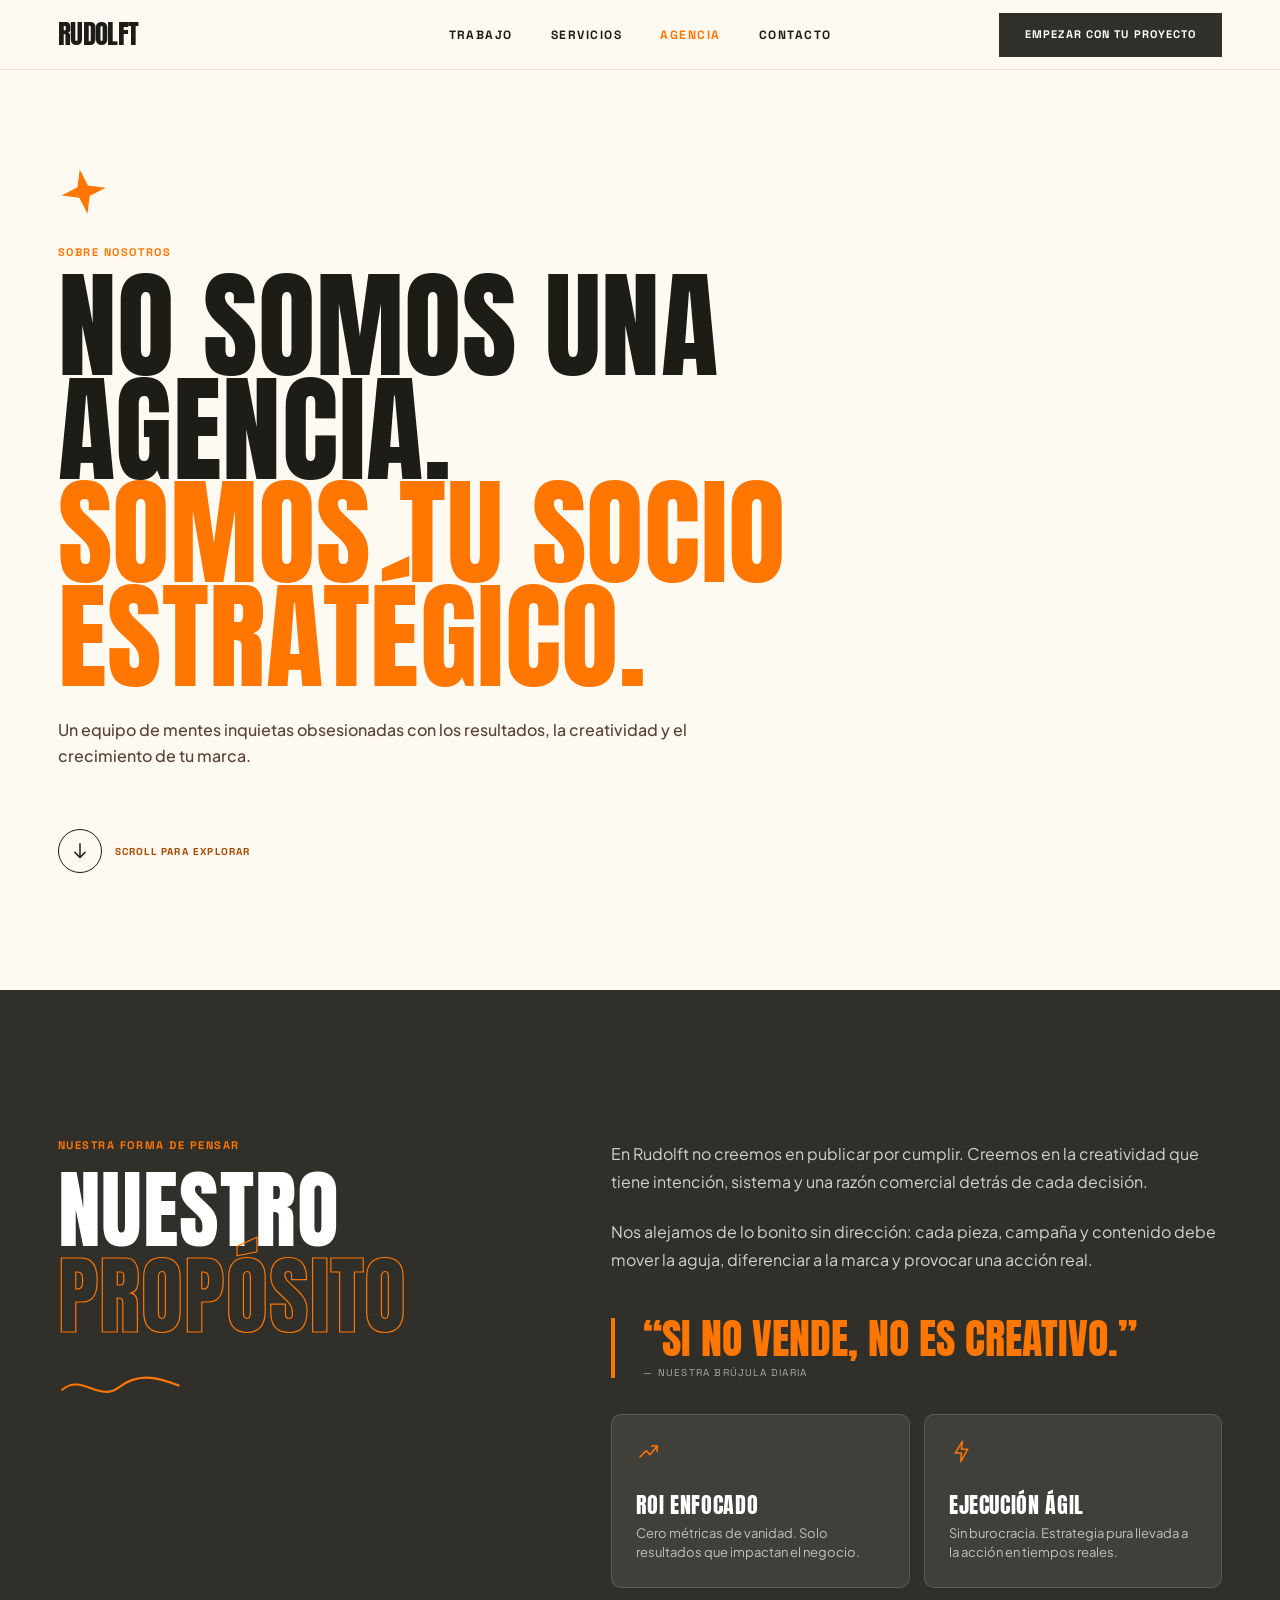
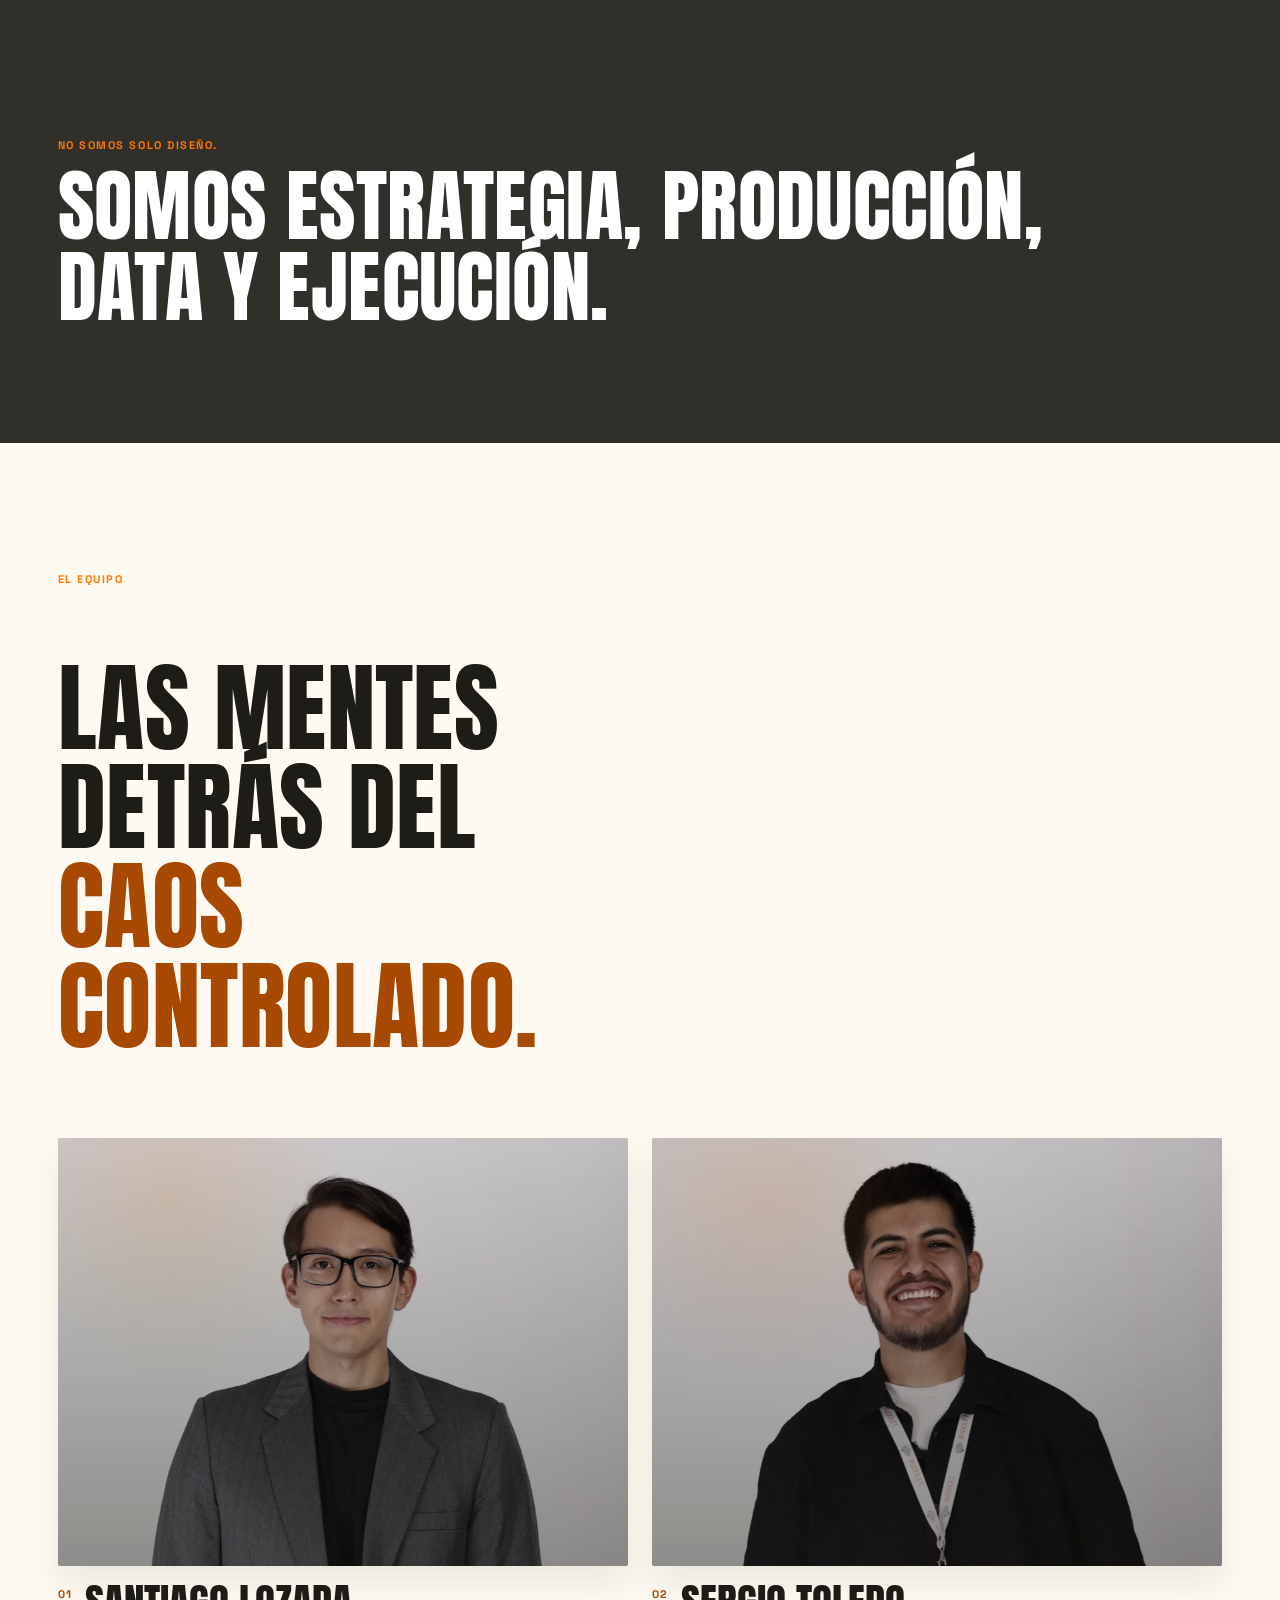
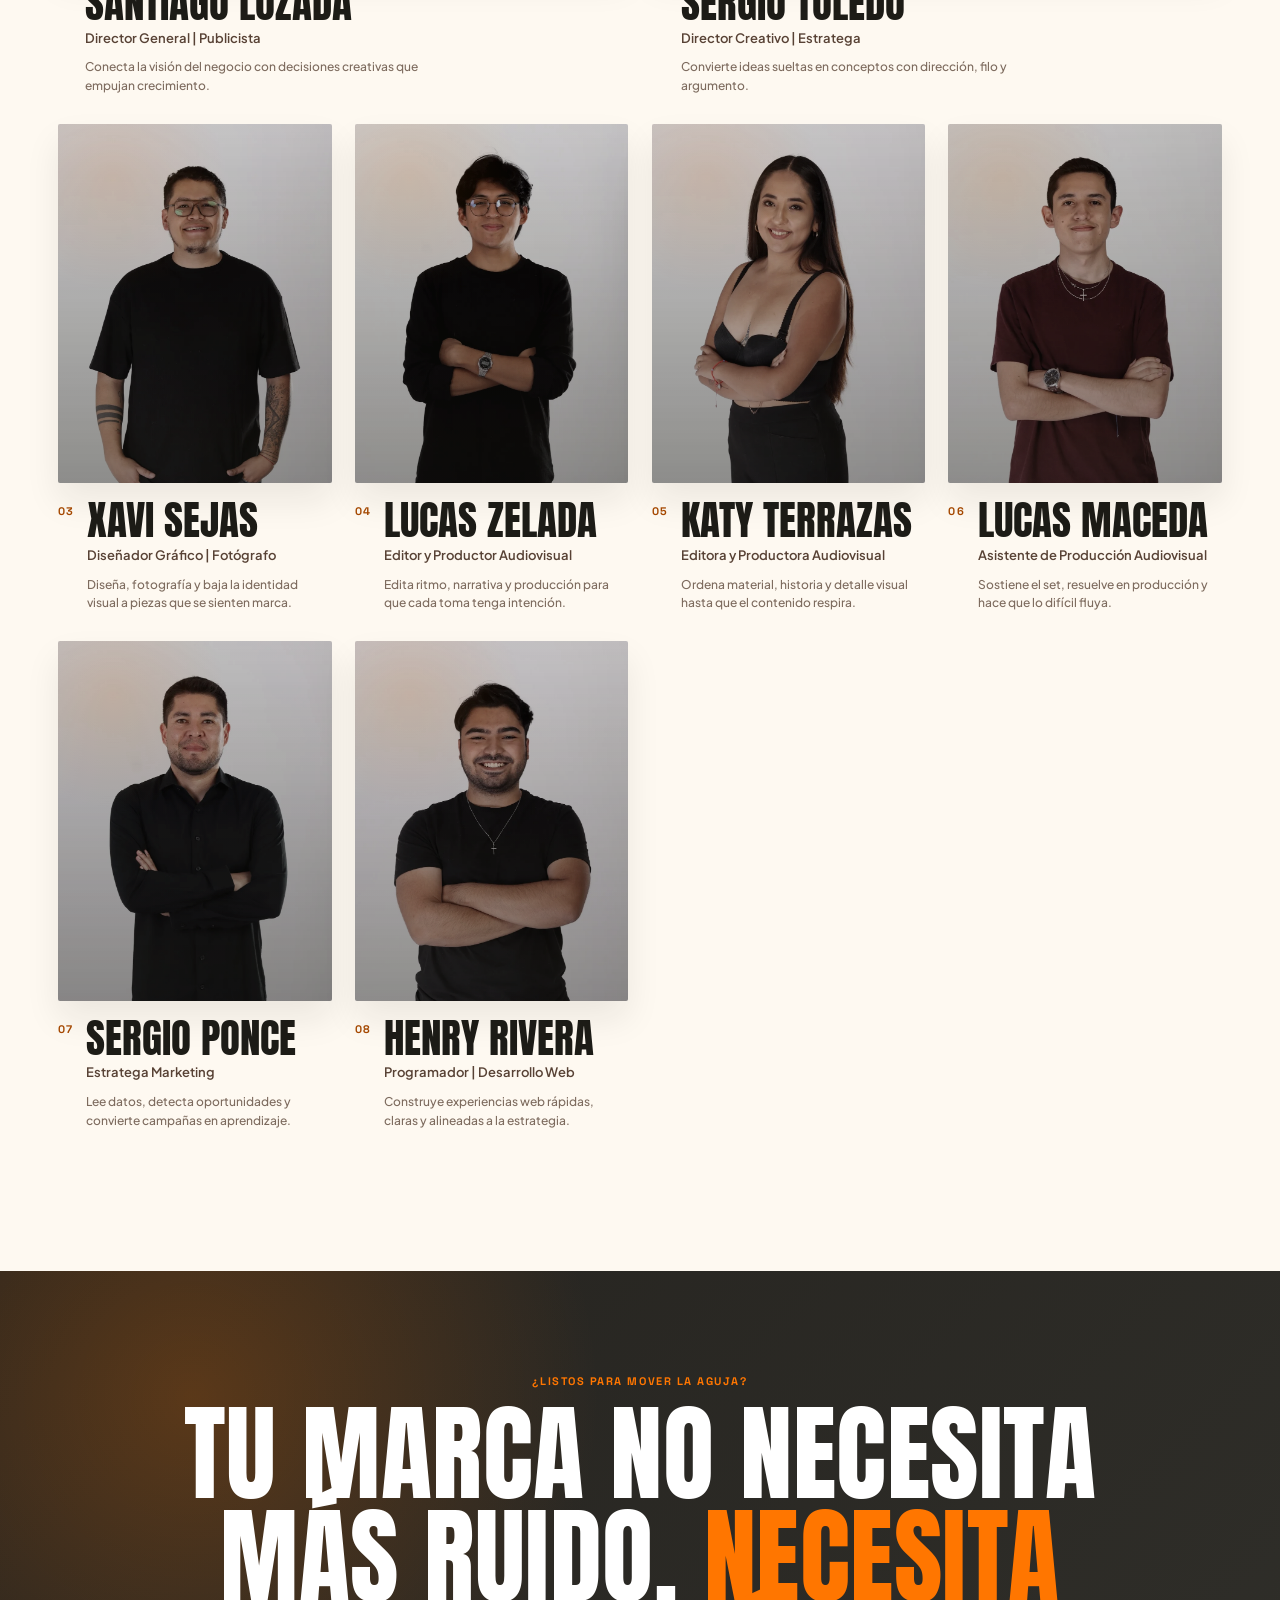
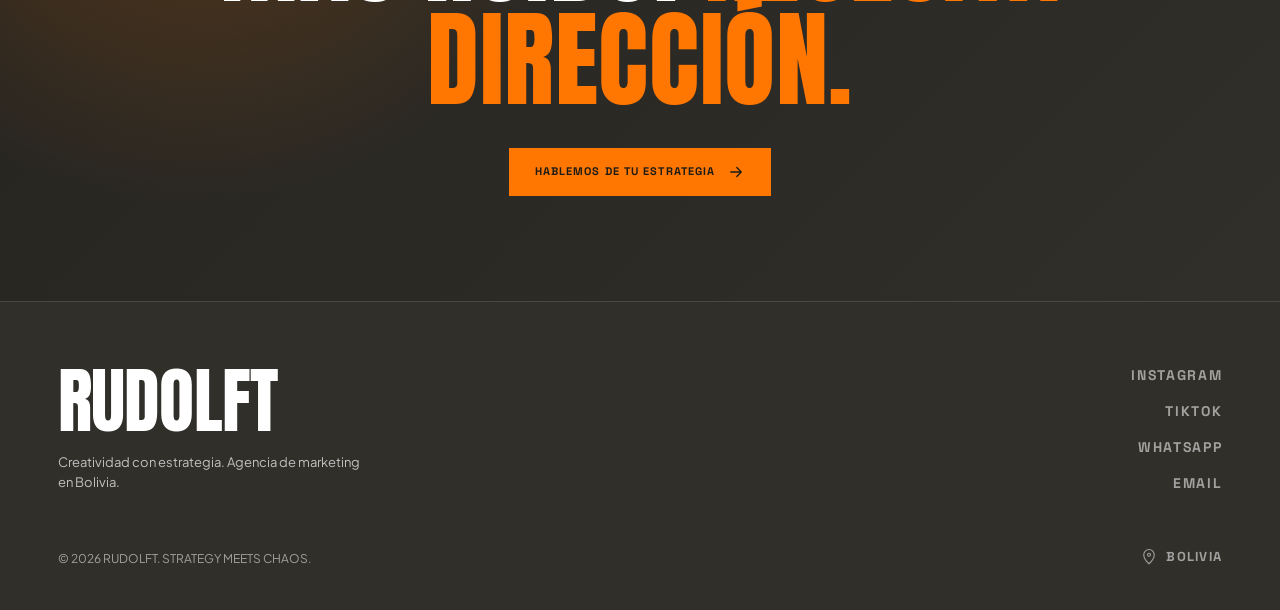
==== commit c8735a03: "fix: fix about page" ====
--- a/about.html
+++ b/about.html
@@ -36,13 +36,37 @@
         </button>
 
         <nav class="primary-navigation" id="primary-navigation" aria-label="Navegación principal">
+          <div class="mobile-menu-intro" aria-hidden="true">
+            <span>Menú Rudolft</span>
+            <p>Estrategia, contenido y ejecución para marcas que quieren moverse con dirección.</p>
+          </div>
           <a href="index.html#problema">Trabajo</a>
           <a href="index.html#servicios">Servicios</a>
           <a href="about.html" aria-current="page">Agencia</a>
           <a href="index.html#contacto">Contacto</a>
+          <a
+            class="mobile-menu-cta"
+            href="https://wa.me/59168519438?text=Hola%20Rudolft%2C%20quiero%20una%20estrategia%20para%20mi%20marca.%20%C2%BFPodemos%20hablar%3F"
+            target="_blank"
+            rel="noreferrer"
+          >
+            Empezar proyecto
+            <svg aria-hidden="true" viewBox="0 0 24 24">
+              <path d="M5 12h13M13 6l6 6-6 6" />
+            </svg>
+          </a>
+          <div class="mobile-menu-foot" aria-hidden="true">
+            <span>Strategy meets chaos.</span>
+            <span>Bolivia</span>
+          </div>
         </nav>
 
-        <a class="button button-dark header-cta" href="index.html#contacto">
+        <a
+          class="button button-dark header-cta"
+          href="https://wa.me/59168519438?text=Hola%20Rudolft%2C%20quiero%20una%20estrategia%20para%20mi%20marca.%20%C2%BFPodemos%20hablar%3F"
+          target="_blank"
+          rel="noreferrer"
+        >
           Empezar Con Tu Proyecto
         </a>
       </div>
@@ -130,10 +154,10 @@
           <div class="team-heading">
             <p class="section-kicker">El equipo</p>
             <h2>Las mentes detrás del <span>caos controlado.</span></h2>
-            <p>
+            <!-- <p>
               Primero la versión seria. Después la versión Rudolft: más actitud, más color y menos
               pose de LinkedIn. En móvil, la mostramos de frente.
-            </p>
+            </p> -->
           </div>
 
           <div class="team-grid" aria-label="Equipo Rudolft">
@@ -380,7 +404,12 @@
         <div class="container about-cta-inner">
           <p class="section-kicker">¿Listos para mover la aguja?</p>
           <h2>Tu marca no necesita más ruido. <span>Necesita dirección.</span></h2>
-          <a class="button button-orange" href="https://wa.me/" target="_blank" rel="noreferrer">
+          <a
+            class="button button-orange"
+            href="https://wa.me/59168519438?text=Hola%20Rudolft%2C%20quiero%20una%20estrategia%20para%20mi%20marca.%20%C2%BFPodemos%20hablar%3F"
+            target="_blank"
+            rel="noreferrer"
+          >
             Hablemos de tu estrategia
             <svg aria-hidden="true" viewBox="0 0 24 24">
               <path d="M5 12h13M13 6l6 6-6 6" />
@@ -406,8 +435,14 @@
             <a href="https://www.tiktok.com/@rudolft_c" target="_blank" rel="noreferrer">
               TikTok
             </a>
-            <a href="https://wa.me/" target="_blank" rel="noreferrer">WhatsApp</a>
-            <a href="mailto:hola@rudolft.com">Email</a>
+            <a
+              href="https://wa.me/59168519438?text=Hola%20Rudolft%2C%20quiero%20una%20estrategia%20para%20mi%20marca.%20%C2%BFPodemos%20hablar%3F"
+              target="_blank"
+              rel="noreferrer"
+            >
+              WhatsApp
+            </a>
+            <a href="mailto:rudolftngdm@gmail.com">Email</a>
           </nav>
           <p class="location">
             <svg aria-hidden="true" viewBox="0 0 24 24">
--- a/styles.css
+++ b/styles.css
@@ -136,6 +136,12 @@
 }
 
 .menu-toggle {
+  display: none;
+}
+
+.mobile-menu-intro,
+.mobile-menu-cta,
+.mobile-menu-foot {
   display: none;
 }
 
@@ -1260,6 +1266,12 @@
     height: 64px;
   }
 
+  body.menu-open .site-header {
+    border-bottom-color: rgb(29 28 23 / 18%);
+    background: #ff7a10;
+    backdrop-filter: none;
+  }
+
   .header-inner {
     grid-template-columns: 1fr auto;
   }
@@ -1288,7 +1300,7 @@
 
   .menu-toggle span {
     width: 25px;
-    height: 2px;
+    height: 3px;
     display: block;
     background: currentColor;
     transition: transform 180ms ease;
@@ -1304,30 +1316,158 @@
 
   .primary-navigation {
     position: fixed;
-    inset: 0;
+    inset: 64px 0 0;
     z-index: 101;
     display: flex;
     flex-direction: column;
-    justify-content: center;
-    gap: 27px;
-    background: var(--cream);
+    justify-content: flex-start;
+    align-items: stretch;
+    gap: 0;
+    height: calc(100dvh - 64px);
+    padding: 26px var(--gutter) max(24px, env(safe-area-inset-bottom));
+    background:
+      linear-gradient(120deg, rgb(255 255 255 / 17%) 0 17%, transparent 17% 100%),
+      radial-gradient(circle at 88% 12%, rgb(29 28 23 / 12%), transparent 29%),
+      linear-gradient(160deg, #ff8c36 0%, var(--orange) 47%, #ed6400 100%);
+    box-shadow: 0 30px 60px rgb(29 28 23 / 22%);
+    counter-reset: mobile-nav;
     visibility: hidden;
     opacity: 0;
+    overflow-y: auto;
+    pointer-events: none;
+    transform: translateY(-10px);
     transition:
       opacity 180ms ease,
+      transform 180ms ease,
       visibility 180ms ease;
   }
 
   .primary-navigation.is-open {
     visibility: visible;
     opacity: 1;
-  }
-
-  .primary-navigation a {
+    pointer-events: auto;
+    transform: translateY(0);
+  }
+
+  .mobile-menu-intro {
+    display: grid;
+    grid-template-columns: minmax(0, 0.8fr) minmax(0, 1.2fr);
+    gap: 18px;
+    align-items: start;
+    padding-bottom: clamp(24px, 7vh, 46px);
+    border-bottom: 1px solid rgb(29 28 23 / 22%);
+  }
+
+  .mobile-menu-intro span,
+  .mobile-menu-foot span {
+    font-family: var(--label);
+    font-size: 11px;
+    font-weight: 800;
+    letter-spacing: 0.14em;
+    line-height: 1.2;
+    text-transform: uppercase;
+  }
+
+  .mobile-menu-intro p {
+    max-width: 230px;
+    margin: 0;
+    color: rgb(29 28 23 / 76%);
+    font-size: 13px;
+    font-weight: 700;
+    line-height: 1.45;
+  }
+
+  .primary-navigation > a:not(.mobile-menu-cta) {
+    min-height: clamp(62px, 11vh, 86px);
+    display: grid;
+    grid-template-columns: 34px minmax(0, 1fr) 26px;
+    gap: 12px;
+    align-items: center;
+    border-bottom: 1px solid rgb(29 28 23 / 20%);
+    color: var(--ink);
     font-family: var(--heading);
-    font-size: 46px;
+    font-size: clamp(40px, 12vw, 58px);
     font-weight: 400;
     letter-spacing: 0;
+    line-height: 0.94;
+    transition:
+      background-color 180ms ease,
+      transform 180ms ease;
+  }
+
+  .primary-navigation > a:not(.mobile-menu-cta)::before {
+    counter-increment: mobile-nav;
+    content: "0" counter(mobile-nav);
+    align-self: center;
+    color: rgb(29 28 23 / 54%);
+    font-family: var(--label);
+    font-size: 11px;
+    font-weight: 800;
+    letter-spacing: 0.08em;
+  }
+
+  .primary-navigation > a:not(.mobile-menu-cta)::after {
+    content: "→";
+    justify-self: end;
+    color: rgb(29 28 23 / 58%);
+    font-family: var(--label);
+    font-size: 20px;
+    font-weight: 800;
+    transform: translateX(-4px);
+    transition: transform 180ms ease;
+  }
+
+  .primary-navigation > a:not(.mobile-menu-cta):hover,
+  .primary-navigation > a:not(.mobile-menu-cta)[aria-current="page"] {
+    color: var(--ink);
+    background: rgb(29 28 23 / 7%);
+  }
+
+  .primary-navigation > a:not(.mobile-menu-cta):hover::after {
+    transform: translateX(0);
+  }
+
+  .mobile-menu-cta {
+    min-height: 56px;
+    display: flex;
+    align-items: center;
+    justify-content: space-between;
+    gap: 16px;
+    margin-top: auto;
+    padding: 18px 18px 17px;
+    border: 1px solid var(--ink);
+    background: var(--ink);
+    color: white;
+    font-family: var(--label);
+    font-size: 12px;
+    font-weight: 800;
+    letter-spacing: 0.12em;
+    line-height: 1;
+    text-transform: uppercase;
+  }
+
+  .mobile-menu-cta svg {
+    width: 22px;
+    height: 22px;
+    flex: 0 0 auto;
+    fill: none;
+    stroke: currentColor;
+    stroke-linecap: round;
+    stroke-linejoin: round;
+    stroke-width: 1.8;
+  }
+
+  .mobile-menu-foot {
+    display: flex;
+    justify-content: space-between;
+    gap: 18px;
+    margin-top: 18px;
+    color: rgb(29 28 23 / 66%);
+  }
+
+  body.menu-open button:focus-visible,
+  body.menu-open a:focus-visible {
+    outline-color: var(--ink);
   }
 
   .hero {
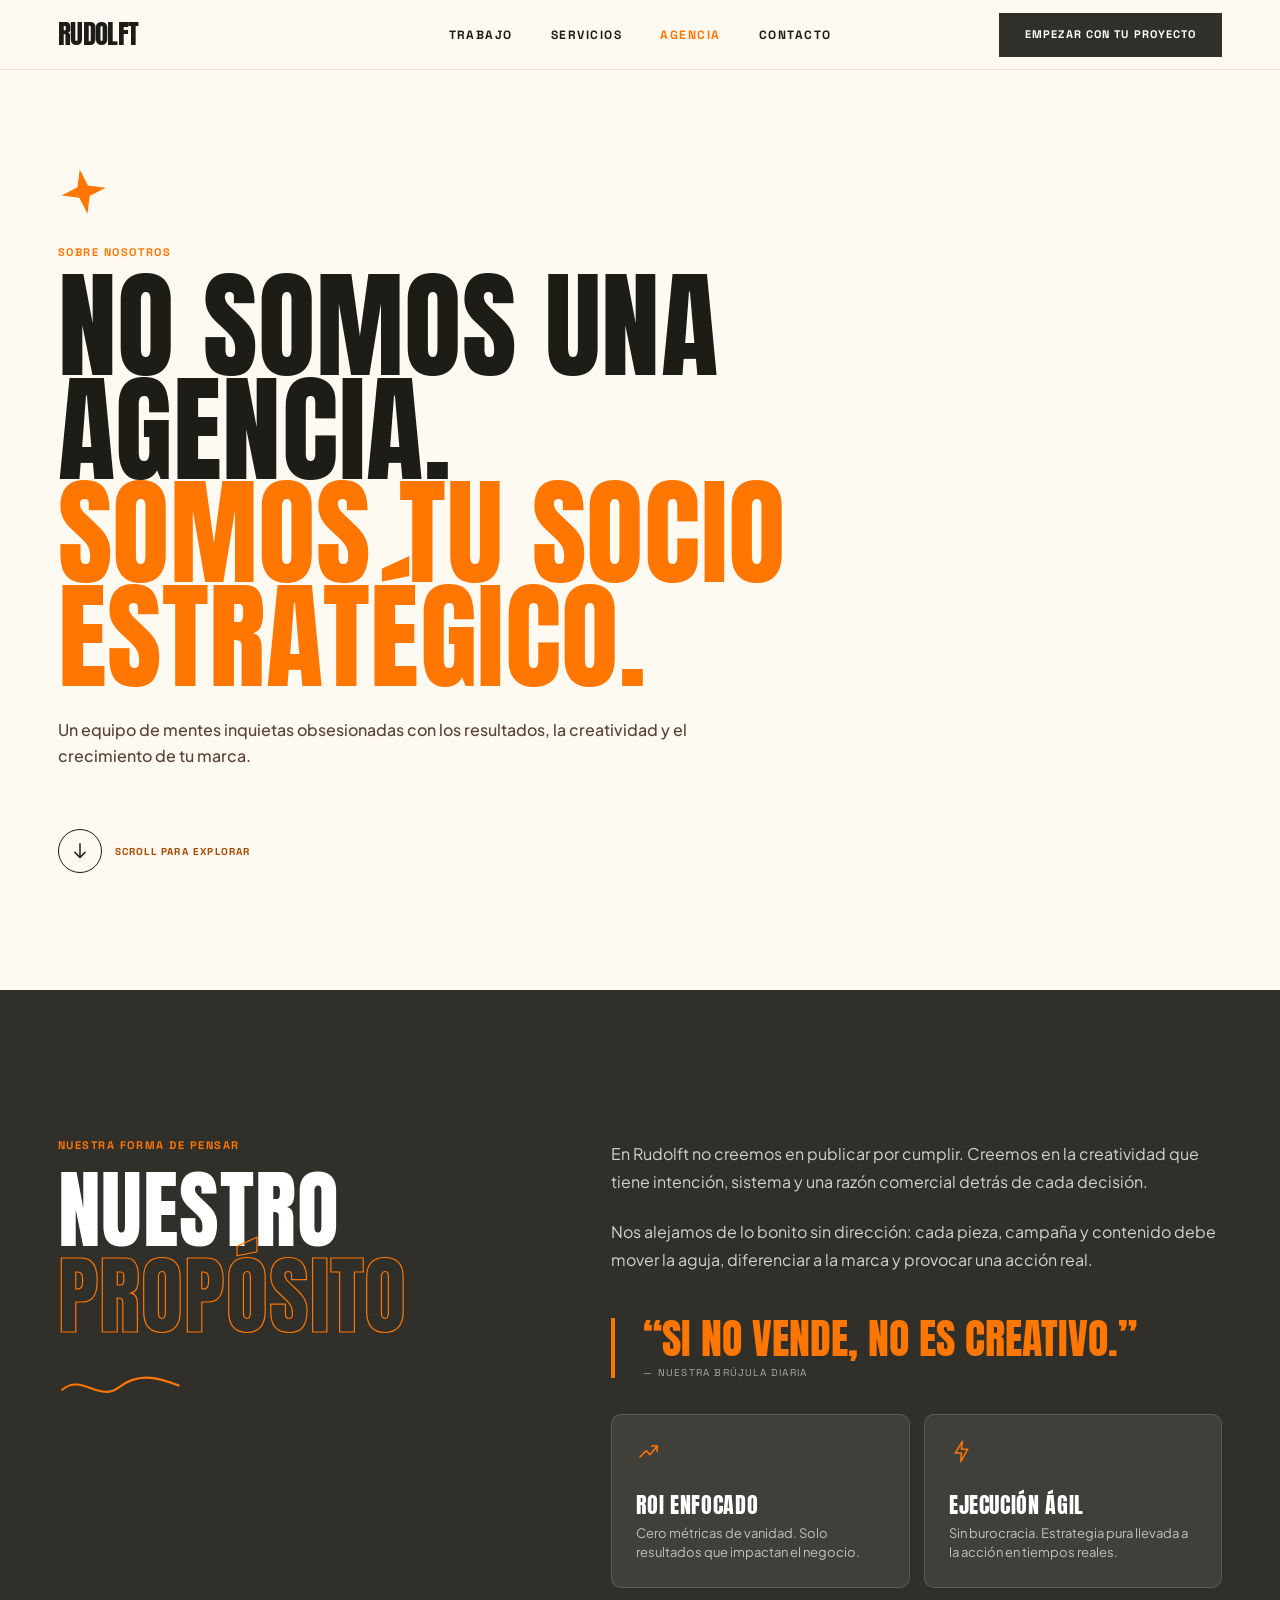
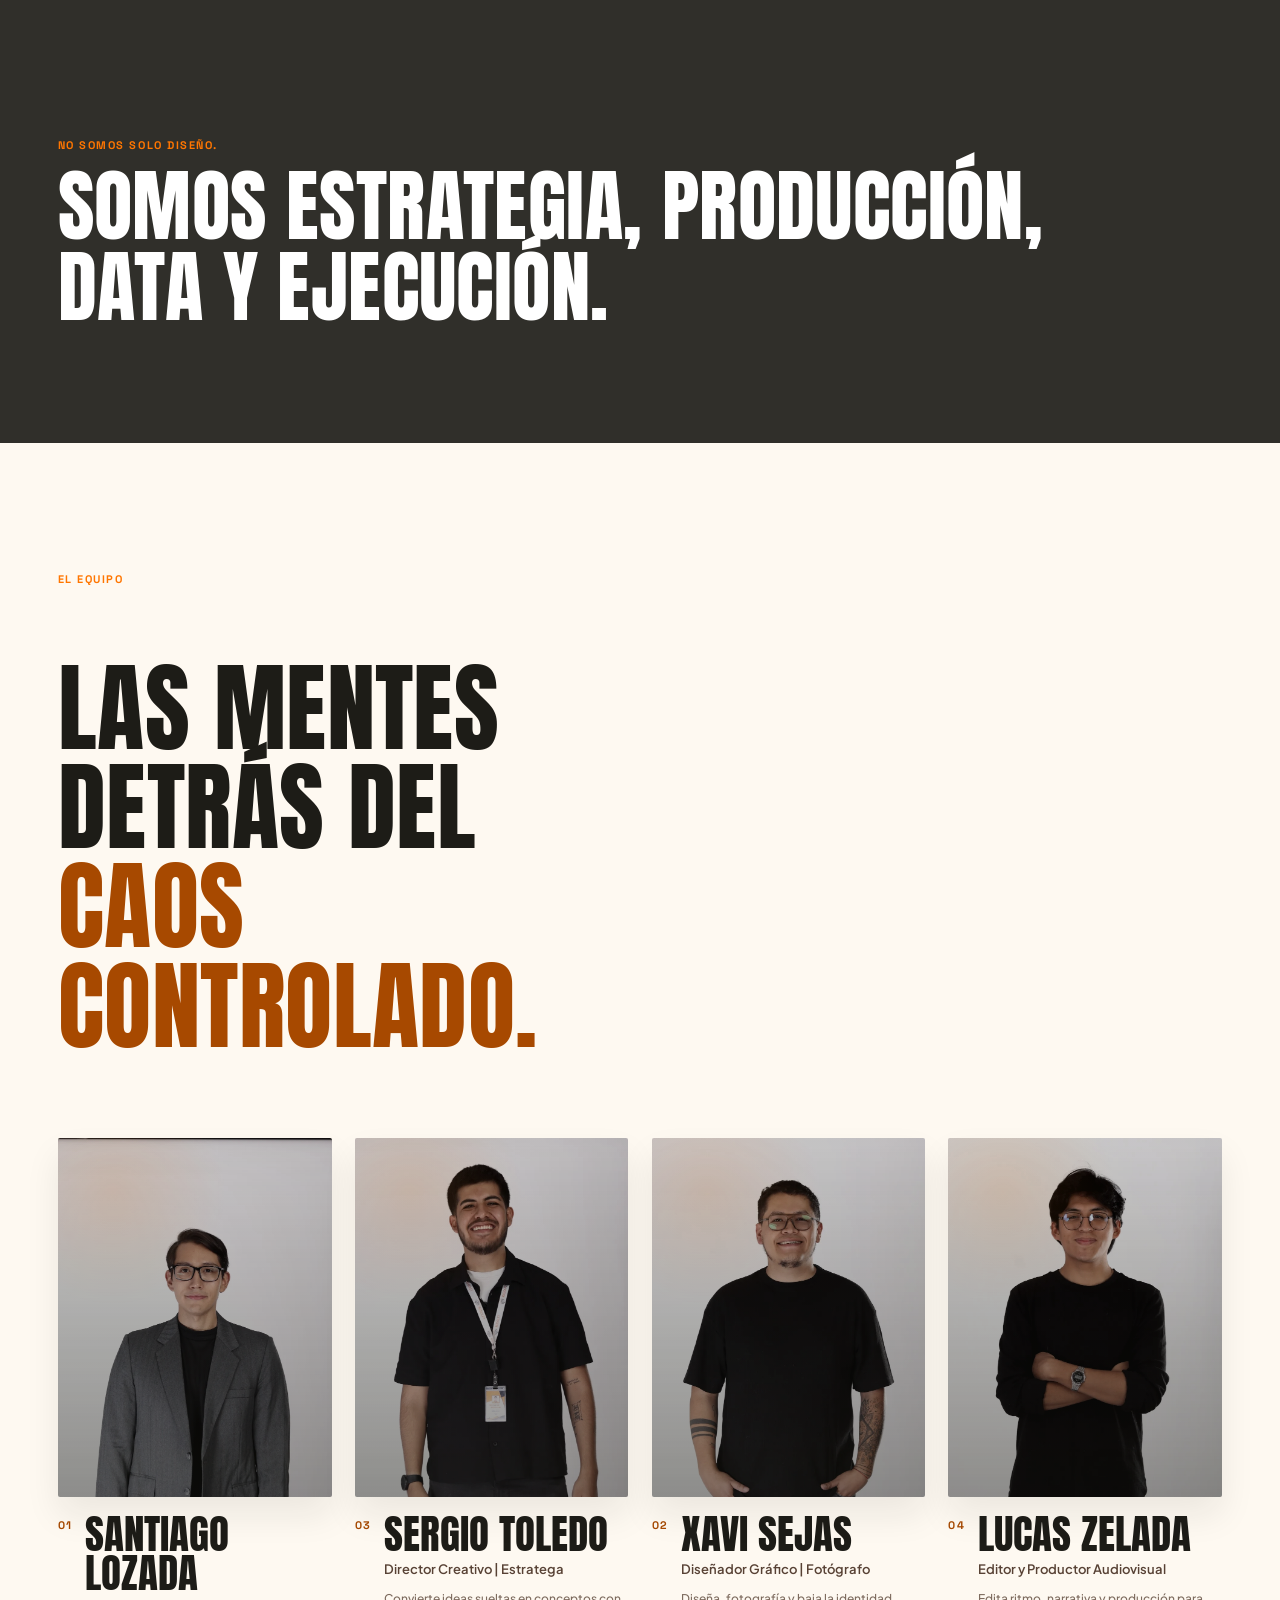
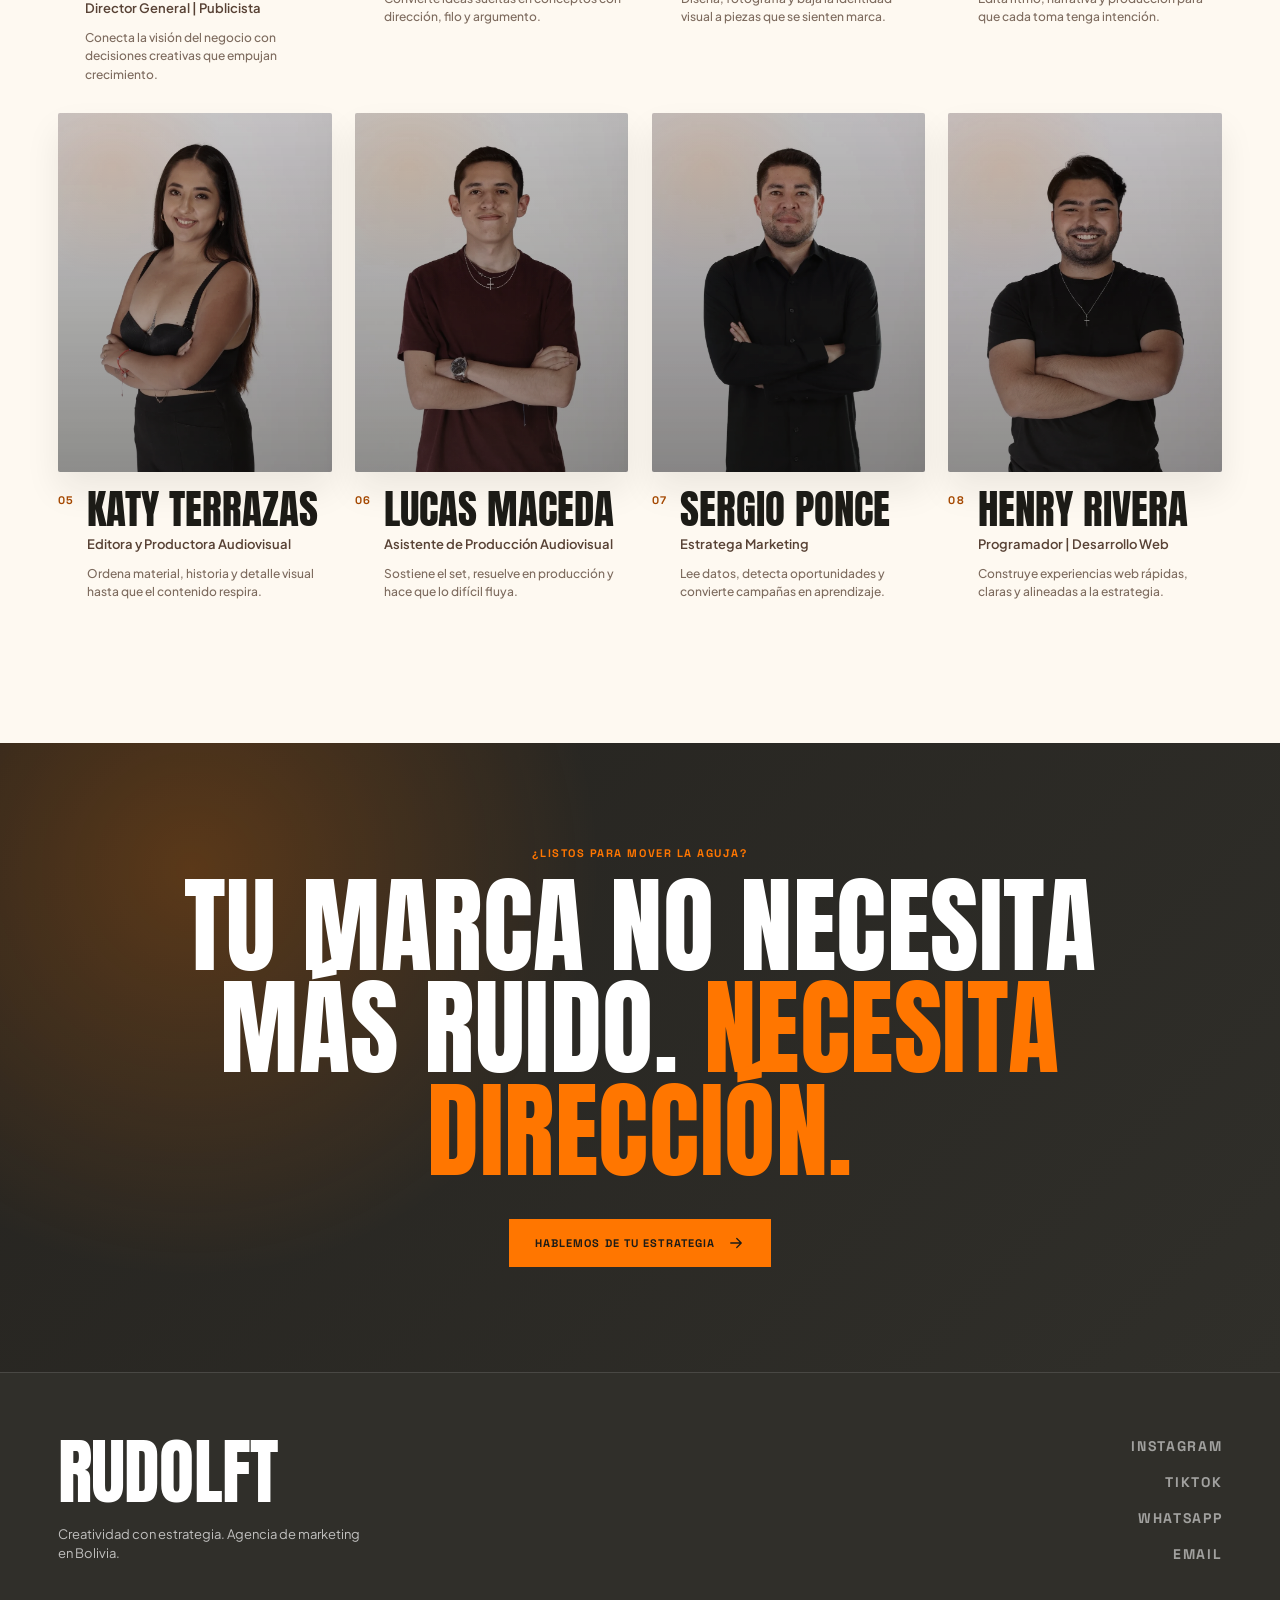
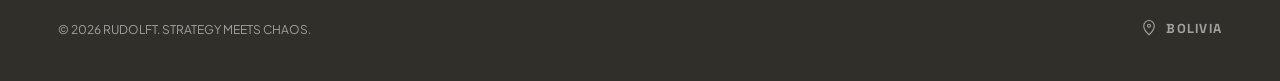
==== commit 6aff4c5f: "fix:arreglando imagenes del equipo" ====
--- a/about.html
+++ b/about.html
@@ -7,7 +7,24 @@
       name="description"
       content="Conoce al equipo de Rudolft: estrategia, creatividad, producción audiovisual y desarrollo web para marcas que quieren crecer."
     />
+    <meta name="theme-color" content="#ff7600" />
+    <meta property="og:type" content="website" />
+    <meta property="og:title" content="Sobre nosotros — Rudolft" />
+    <meta
+      property="og:description"
+      content="Las mentes detrás de Rudolft: estrategia, creatividad, producción audiovisual y desarrollo web."
+    />
+    <meta property="og:image" content="https://henryriveram.github.io/Landing-Page-Rudolft/assets/hero-marketing.png" />
+    <meta property="og:locale" content="es_BO" />
+    <meta name="twitter:card" content="summary_large_image" />
+    <meta name="twitter:title" content="Sobre nosotros — Rudolft" />
+    <meta
+      name="twitter:description"
+      content="Las mentes detrás de Rudolft: estrategia, creatividad, producción audiovisual y desarrollo web."
+    />
+    <meta name="twitter:image" content="https://henryriveram.github.io/Landing-Page-Rudolft/assets/hero-marketing.png" />
     <title>Sobre nosotros — Rudolft</title>
+    <link rel="icon" href="assets/favicon.svg" type="image/svg+xml" />
     <link rel="preconnect" href="https://fonts.googleapis.com" />
     <link rel="preconnect" href="https://fonts.gstatic.com" crossorigin />
     <link
@@ -40,7 +57,7 @@
             <span>Menú Rudolft</span>
             <p>Estrategia, contenido y ejecución para marcas que quieren moverse con dirección.</p>
           </div>
-          <a href="index.html#problema">Trabajo</a>
+          <a href="index.html#portafolio">Trabajo</a>
           <a href="index.html#servicios">Servicios</a>
           <a href="about.html" aria-current="page">Agencia</a>
           <a href="index.html#contacto">Contacto</a>
@@ -161,7 +178,10 @@
           </div>
 
           <div class="team-grid" aria-label="Equipo Rudolft">
-            <article class="team-card team-card-lead team-card-santiago">
+            
+
+            <article class="team-card">
+              
               <figure class="team-photo">
                 <img
                   class="team-photo-sober"
@@ -180,19 +200,18 @@
                   loading="lazy"
                   aria-hidden="true"
                 />
-                <span class="team-role-tag">Dirección</span>
+                <span class="team-role-tag">Visual</span>
               </figure>
               <div class="team-meta">
                 <p>01</p>
                 <h3>Santiago Lozada</h3>
                 <span>Director General | Publicista</span>
-                <small>
-                  Conecta la visión del negocio con decisiones creativas que empujan crecimiento.
-                </small>
-              </div>
-            </article>
-
-            <article class="team-card team-card-lead team-card-sergio-toledo">
+                <small>Conecta la visión del negocio con decisiones creativas que empujan crecimiento.</small>
+              </div>
+            </article>
+
+            <article class="team-card">
+              
               <figure class="team-photo">
                 <img
                   class="team-photo-sober"
@@ -211,19 +230,18 @@
                   loading="lazy"
                   aria-hidden="true"
                 />
-                <span class="team-role-tag">Estrategia creativa</span>
-              </figure>
-              <div class="team-meta">
-                <p>02</p>
+                <span class="team-role-tag">Visual</span>
+              </figure>
+              <div class="team-meta">
+                <p>03</p>
                 <h3>Sergio Toledo</h3>
                 <span>Director Creativo | Estratega</span>
-                <small>
-                  Convierte ideas sueltas en conceptos con dirección, filo y argumento.
-                </small>
-              </div>
-            </article>
-
-            <article class="team-card">
+                <small>Convierte ideas sueltas en conceptos con dirección, filo y argumento.</small>
+              </div>
+            </article>
+
+            <article class="team-card">
+              
               <figure class="team-photo">
                 <img
                   class="team-photo-sober"
@@ -245,7 +263,7 @@
                 <span class="team-role-tag">Visual</span>
               </figure>
               <div class="team-meta">
-                <p>03</p>
+                <p>02</p>
                 <h3>Xavi Sejas</h3>
                 <span>Diseñador Gráfico | Fotógrafo</span>
                 <small>Diseña, fotografía y baja la identidad visual a piezas que se sienten marca.</small>
@@ -418,6 +436,19 @@
         </div>
       </section>
     </main>
+
+    <a
+      class="floating-whatsapp"
+      href="https://wa.me/59168519438?text=Hola%20Rudolft%2C%20quiero%20una%20estrategia%20para%20mi%20marca.%20%C2%BFPodemos%20hablar%3F"
+      target="_blank"
+      rel="noreferrer"
+      aria-label="Escribir a Rudolft por WhatsApp"
+    >
+      WhatsApp
+      <svg aria-hidden="true" viewBox="0 0 24 24">
+        <path d="M5 12h13M13 6l6 6-6 6" />
+      </svg>
+    </a>
 
     <footer class="site-footer">
       <div class="container footer-grid">
--- a/styles.css
+++ b/styles.css
@@ -53,6 +53,11 @@
   -webkit-tap-highlight-color: transparent;
 }
 
+button {
+  color: inherit;
+  font: inherit;
+}
+
 button:focus-visible,
 a:focus-visible {
   outline: 3px solid var(--orange);
@@ -142,6 +147,10 @@
 .mobile-menu-intro,
 .mobile-menu-cta,
 .mobile-menu-foot {
+  display: none;
+}
+
+.floating-whatsapp {
   display: none;
 }
 
@@ -542,7 +551,7 @@
 .services-grid {
   display: grid;
   grid-template-columns: repeat(3, 1fr);
-  grid-template-rows: repeat(2, 190px);
+  grid-template-rows: repeat(3, minmax(245px, auto));
   gap: 12px;
 }
 
@@ -584,6 +593,33 @@
   line-height: 1.4;
 }
 
+.service-card ul {
+  display: grid;
+  gap: 5px;
+  margin: 14px 0 0;
+  padding: 0;
+  list-style: none;
+}
+
+.service-card li {
+  position: relative;
+  padding-left: 14px;
+  font-size: 12px;
+  font-weight: 700;
+  line-height: 1.35;
+}
+
+.service-card li::before {
+  content: "";
+  position: absolute;
+  top: 0.62em;
+  left: 0;
+  width: 6px;
+  height: 6px;
+  background: currentColor;
+  transform: rotate(45deg);
+}
+
 .service-strategy {
   grid-column: span 2;
   background: var(--stone);
@@ -621,6 +657,178 @@
 
 .service-ads .service-icon {
   color: var(--orange);
+}
+
+.service-web {
+  grid-column: span 3;
+  display: grid;
+  grid-template-columns: auto minmax(0, 1fr);
+  gap: 28px;
+  align-items: center;
+  background:
+    linear-gradient(115deg, rgb(255 118 0 / 13%) 0 34%, transparent 34% 100%),
+    var(--ink);
+  color: white;
+}
+
+.service-web .service-icon {
+  width: 42px;
+  height: 42px;
+  color: var(--orange);
+}
+
+.service-web h3 {
+  font-size: clamp(46px, 5vw, 70px);
+}
+
+.service-web p,
+.service-web li {
+  color: rgb(255 255 255 / 82%);
+}
+
+.portfolio {
+  overflow: hidden;
+  background: var(--cream);
+}
+
+.portfolio .container {
+  padding-block: clamp(78px, 9vw, 122px);
+}
+
+.portfolio-heading {
+  display: grid;
+  grid-template-columns: minmax(0, 1.1fr) minmax(280px, 0.62fr);
+  gap: clamp(28px, 6vw, 88px);
+  align-items: end;
+  margin-bottom: 34px;
+}
+
+.portfolio-heading .section-kicker {
+  grid-column: 1 / -1;
+  margin-bottom: -10px;
+}
+
+.portfolio-heading h2 {
+  max-width: 960px;
+  margin: 0;
+  font-family: var(--heading);
+  font-size: clamp(58px, 7.4vw, 108px);
+  font-weight: 400;
+  letter-spacing: 0.005em;
+  line-height: 0.9;
+  text-transform: uppercase;
+}
+
+.portfolio-heading h2 span {
+  color: var(--orange);
+}
+
+.portfolio-heading > p:not(.section-kicker) {
+  margin: 0;
+  color: var(--brown);
+  font-size: clamp(15px, 1.25vw, 18px);
+  font-weight: 600;
+  line-height: 1.6;
+}
+
+.portfolio-grid {
+  display: grid;
+  grid-template-columns: repeat(3, minmax(0, 1fr));
+  gap: 14px;
+}
+
+.portfolio-card {
+  min-height: 350px;
+  display: flex;
+  flex-direction: column;
+  justify-content: space-between;
+  padding: clamp(24px, 3vw, 36px);
+  border: 1px solid rgb(29 28 23 / 12%);
+  border-radius: 12px;
+  background:
+    linear-gradient(135deg, transparent 0 68%, rgb(255 118 0 / 10%) 68% 100%),
+    var(--soft);
+  box-shadow: 0 16px 30px rgb(29 28 23 / 7%);
+  transition:
+    transform 180ms ease,
+    box-shadow 180ms ease;
+}
+
+.portfolio-card:hover {
+  transform: translateY(-5px);
+  box-shadow: 0 24px 44px rgb(29 28 23 / 12%);
+}
+
+.portfolio-card p,
+.portfolio-card span {
+  margin: 0;
+  font-family: var(--label);
+  font-size: 11px;
+  font-weight: 800;
+  letter-spacing: 0.12em;
+  line-height: 1.35;
+  text-transform: uppercase;
+}
+
+.portfolio-card p {
+  color: var(--orange-deep);
+}
+
+.portfolio-card h3 {
+  max-width: 380px;
+  margin: 0;
+  font-family: var(--heading);
+  font-size: clamp(44px, 4.8vw, 68px);
+  font-weight: 400;
+  line-height: 0.95;
+  text-transform: uppercase;
+}
+
+.portfolio-card span {
+  color: var(--brown);
+}
+
+.portfolio-card-dark {
+  background:
+    radial-gradient(circle at 0 0, rgb(255 118 0 / 30%), transparent 32%),
+    var(--charcoal);
+  color: white;
+}
+
+.portfolio-card-dark p,
+.portfolio-card-dark span {
+  color: rgb(255 255 255 / 72%);
+}
+
+.portfolio-card-orange {
+  border-color: transparent;
+  background: var(--orange);
+}
+
+.portfolio-card-orange p,
+.portfolio-card-orange span {
+  color: rgb(29 28 23 / 72%);
+}
+
+.proof-strip {
+  display: grid;
+  grid-template-columns: 1fr auto auto;
+  gap: 22px;
+  align-items: center;
+  margin-top: 16px;
+  padding: 20px 0 0;
+  border-top: 1px solid rgb(29 28 23 / 16%);
+  color: rgb(29 28 23 / 64%);
+  font-family: var(--label);
+  font-size: 11px;
+  font-weight: 800;
+  letter-spacing: 0.12em;
+  line-height: 1.3;
+  text-transform: uppercase;
+}
+
+.proof-strip span:first-child {
+  color: var(--ink);
 }
 
 .about-hero {
@@ -1255,6 +1463,15 @@
   .team-card-lead {
     grid-column: span 3;
   }
+
+  .portfolio-heading {
+    grid-template-columns: 1fr;
+    gap: 22px;
+  }
+
+  .portfolio-heading .section-kicker {
+    margin-bottom: 0;
+  }
 }
 
 @media (max-width: 860px) {
@@ -1294,16 +1511,24 @@
     gap: 6px;
     padding: 0;
     border: 0;
+    color: var(--ink);
     background: transparent;
     cursor: pointer;
+    touch-action: manipulation;
+    -webkit-appearance: none;
+    appearance: none;
   }
 
   .menu-toggle span {
     width: 25px;
     height: 3px;
     display: block;
-    background: currentColor;
+    background: var(--ink);
     transition: transform 180ms ease;
+  }
+
+  body.menu-open .menu-toggle {
+    color: var(--ink);
   }
 
   .menu-toggle[aria-expanded="true"] span:first-child {
@@ -1538,15 +1763,61 @@
 
   .services-grid {
     grid-template-columns: 1fr 1fr;
-    grid-template-rows: repeat(3, 210px);
+    grid-template-rows: repeat(4, minmax(235px, auto));
   }
 
   .service-strategy {
     grid-column: span 2;
   }
 
-  .service-ads {
+  .service-ads,
+  .service-web {
     grid-column: span 2;
+  }
+
+  .portfolio-grid {
+    grid-template-columns: 1fr;
+  }
+
+  .portfolio-card {
+    min-height: 280px;
+  }
+
+  .proof-strip {
+    grid-template-columns: 1fr;
+    gap: 10px;
+  }
+
+  body:not(.menu-open) .floating-whatsapp {
+    position: fixed;
+    right: max(18px, env(safe-area-inset-right));
+    bottom: max(18px, env(safe-area-inset-bottom));
+    z-index: 90;
+    min-height: 52px;
+    display: inline-flex;
+    align-items: center;
+    gap: 10px;
+    padding: 16px 18px;
+    border: 1px solid rgb(29 28 23 / 16%);
+    background: var(--orange);
+    color: var(--ink);
+    box-shadow: 0 18px 36px rgb(29 28 23 / 18%);
+    font-family: var(--label);
+    font-size: 11px;
+    font-weight: 800;
+    letter-spacing: 0.12em;
+    line-height: 1;
+    text-transform: uppercase;
+  }
+
+  .floating-whatsapp svg {
+    width: 19px;
+    height: 19px;
+    fill: none;
+    stroke: currentColor;
+    stroke-linecap: round;
+    stroke-linejoin: round;
+    stroke-width: 1.8;
   }
 
   .closing {
@@ -1685,17 +1956,48 @@
 
   .service-card,
   .service-strategy,
-  .service-ads {
+  .service-ads,
+  .service-web {
     grid-column: auto;
-    min-height: 190px;
+    min-height: 225px;
+  }
+
+  .service-web {
+    display: flex;
+    gap: 0;
+    align-items: stretch;
   }
 
   .service-card h3 {
     font-size: 36px;
   }
 
+  .service-web h3 {
+    font-size: 42px;
+  }
+
   .closing {
     min-height: 600px;
+  }
+
+  .portfolio .container {
+    padding-block: 68px 74px;
+  }
+
+  .portfolio-heading {
+    margin-bottom: 28px;
+  }
+
+  .portfolio-heading h2 {
+    font-size: clamp(52px, 15vw, 74px);
+  }
+
+  .portfolio-card {
+    min-height: 255px;
+  }
+
+  .portfolio-card h3 {
+    font-size: clamp(42px, 13vw, 62px);
   }
 
   .closing h2 {
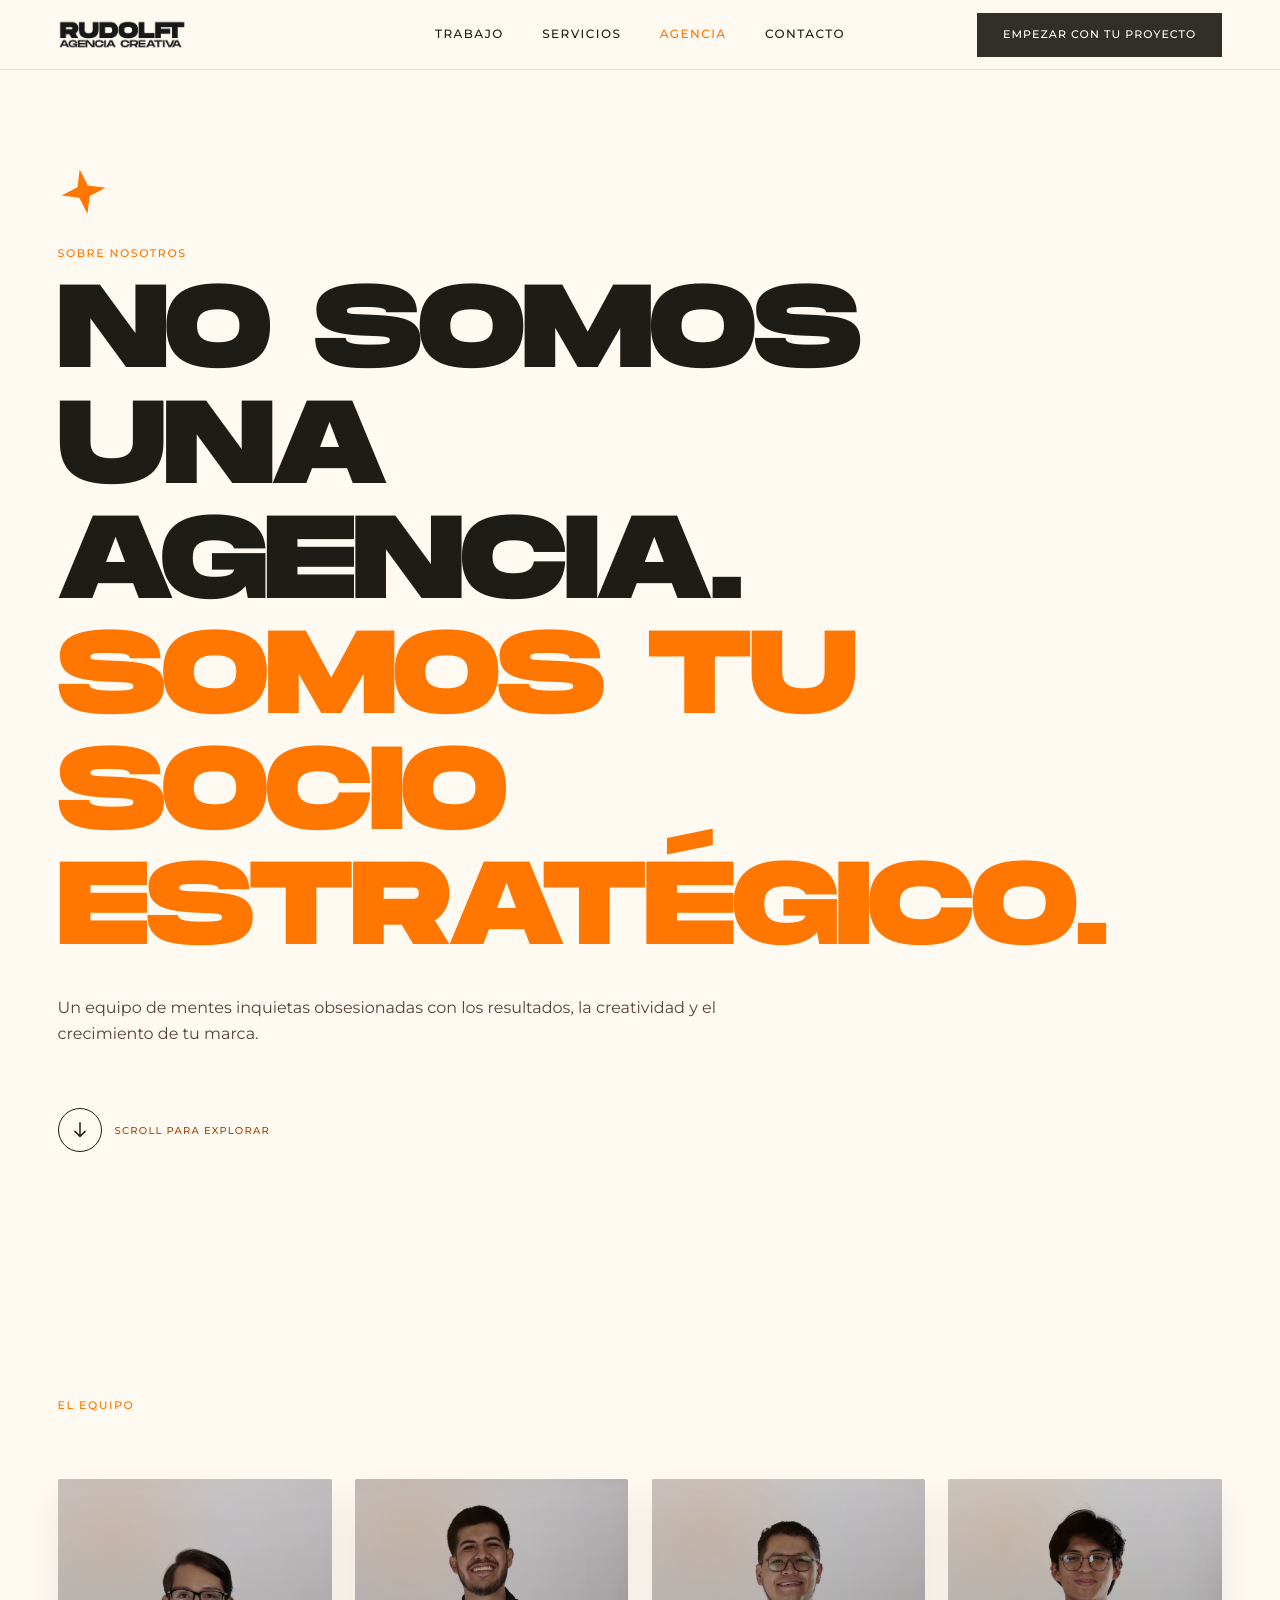
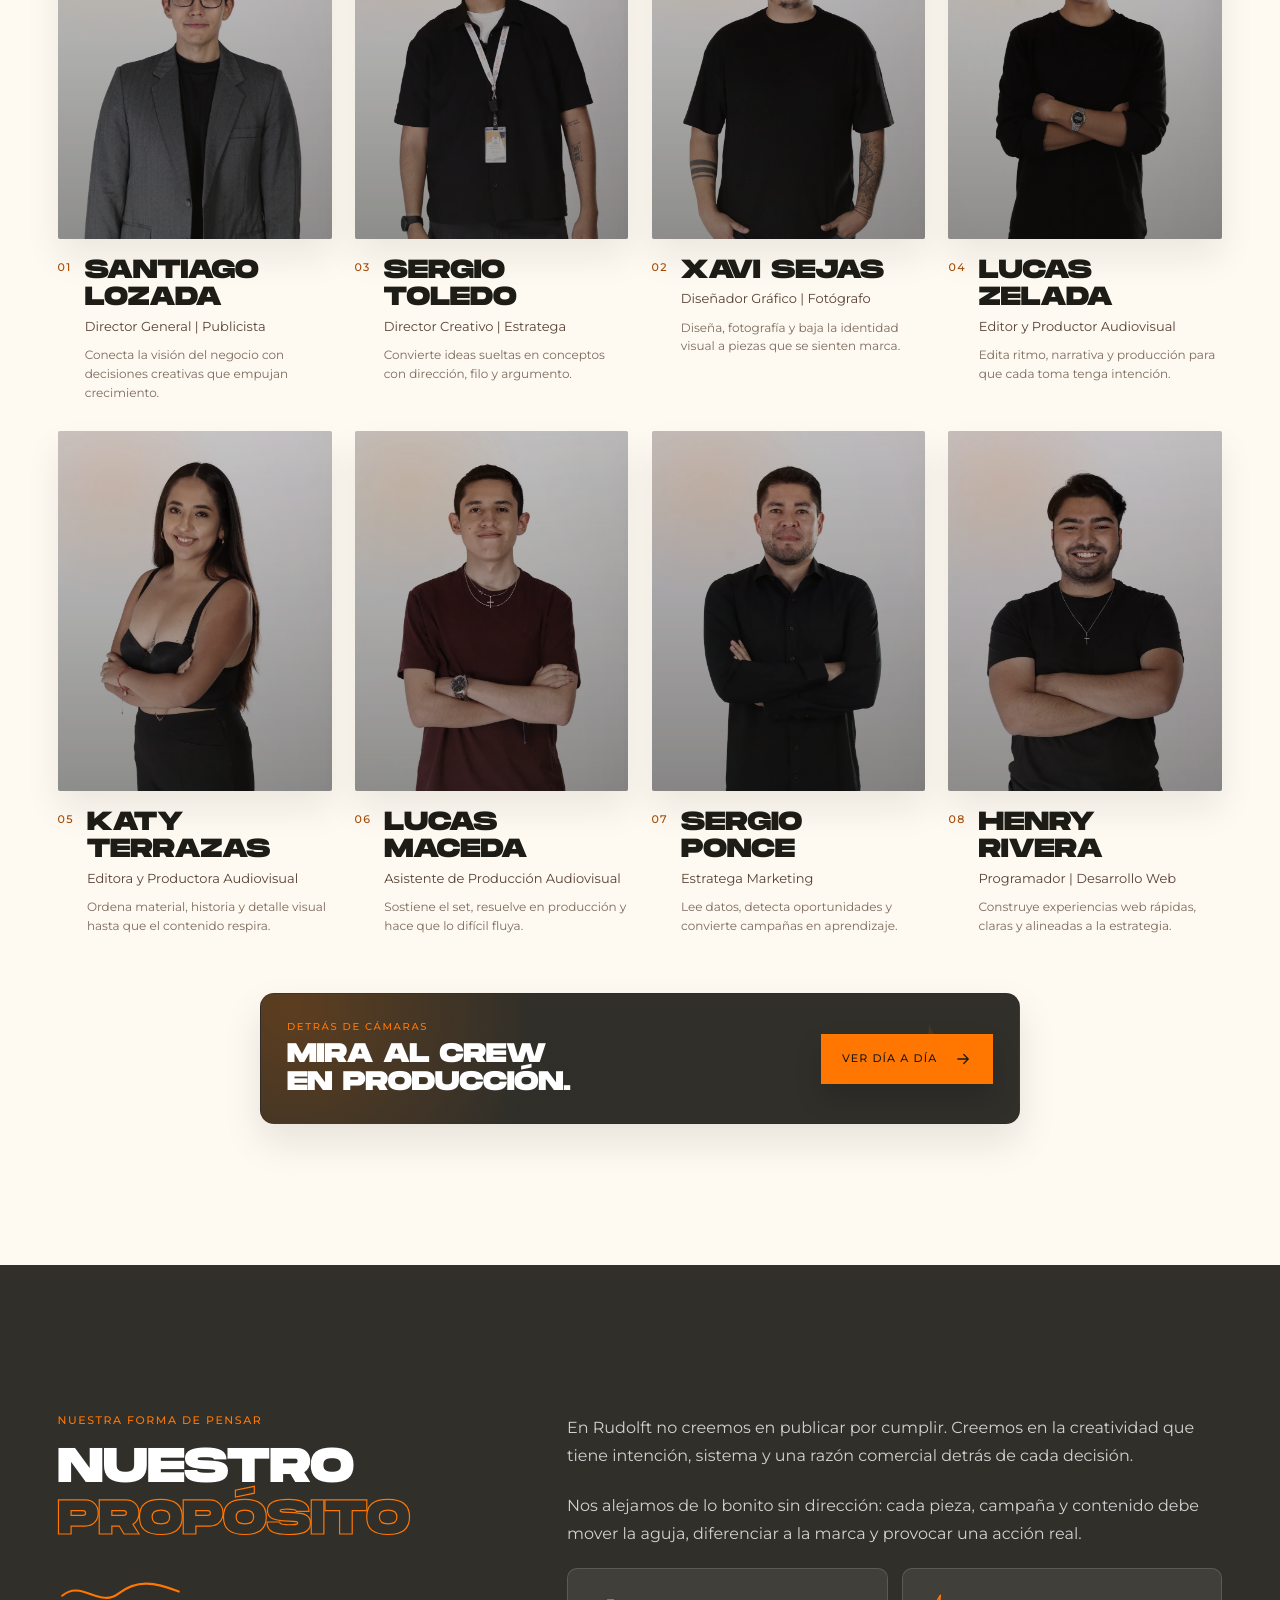
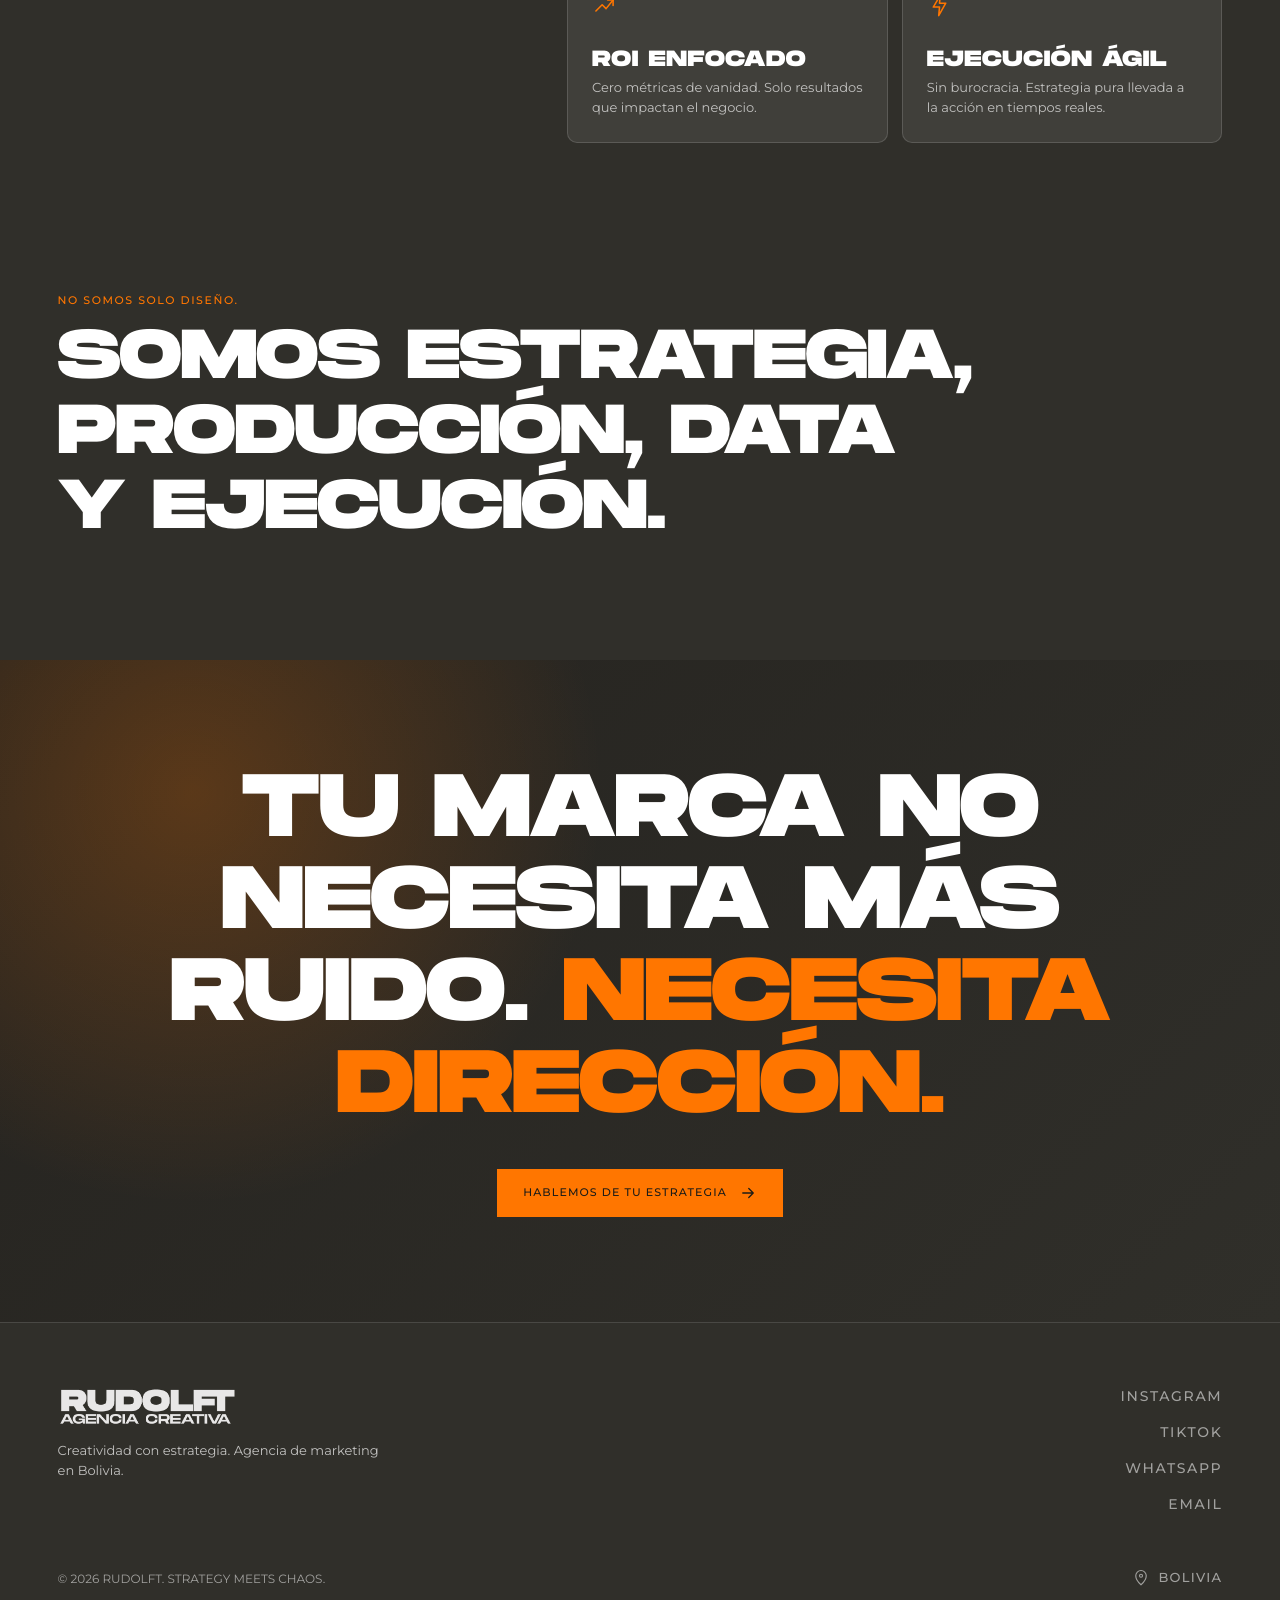
==== commit edaaa49e: "fix:fix ux ui on index page and about page, feat: add new page dia a dia with pic of crew working" ====
--- a/about.html
+++ b/about.html
@@ -28,8 +28,22 @@
     <link rel="preconnect" href="https://fonts.googleapis.com" />
     <link rel="preconnect" href="https://fonts.gstatic.com" crossorigin />
     <link
-      href="https://fonts.googleapis.com/css2?family=Anton&family=Plus+Jakarta+Sans:wght@400;500;600;700&family=Space+Grotesk:wght@600;700&display=swap"
+      href="https://fonts.googleapis.com/css2?family=Montserrat:wght@500&display=swap"
       rel="stylesheet"
+    />
+    <link
+      rel="preload"
+      href="assets/Font/MonumentExtended-FreeForPersonalUse/MonumentExtended-Regular.otf"
+      as="font"
+      type="font/otf"
+      crossorigin
+    />
+    <link
+      rel="preload"
+      href="assets/Font/MonumentExtended-FreeForPersonalUse/MonumentExtended-Ultrabold.otf"
+      as="font"
+      type="font/otf"
+      crossorigin
     />
     <link rel="stylesheet" href="styles.css" />
     <script src="script.js" defer></script>
@@ -39,7 +53,9 @@
 
     <header class="site-header">
       <div class="container header-inner">
-        <a class="brand" href="index.html#inicio" aria-label="Rudolft, inicio">RUDOLFT</a>
+        <a class="brand" href="index.html#inicio" aria-label="Rudolft, inicio">
+          <img src="assets/rudolft-logo-transparent.png" alt="Rudolft" width="615" height="136" />
+        </a>
 
         <button
           class="menu-toggle"
@@ -54,7 +70,7 @@
 
         <nav class="primary-navigation" id="primary-navigation" aria-label="Navegación principal">
           <div class="mobile-menu-intro" aria-hidden="true">
-            <span>Menú Rudolft</span>
+            <!-- <span>Menú Rudolft</span> -->
             <p>Estrategia, contenido y ejecución para marcas que quieren moverse con dirección.</p>
           </div>
           <a href="index.html#portafolio">Trabajo</a>
@@ -115,6 +131,267 @@
         </div>
       </section>
 
+      <section class="team-section" id="equipo">
+        <div class="container">
+          <div class="team-heading">
+            <p class="section-kicker">El equipo</p>
+
+          </div>
+
+          <div class="team-grid" aria-label="Equipo Rudolft">
+
+
+            <article class="team-card team-card-santiago">
+
+              <figure class="team-photo">
+                <img
+                  class="team-photo-sober"
+                  src="assets/TEAM/optimized/santiago-sober.webp"
+                  alt="Retrato sobrio de Santiago Lozada"
+                  width="933"
+                  height="1400"
+                  loading="lazy"
+                />
+                <img
+                  class="team-photo-hover"
+                  src="assets/TEAM/optimized/santiago-hover.webp"
+                  alt=""
+                  width="933"
+                  height="1400"
+                  loading="lazy"
+                  aria-hidden="true"
+                />
+                <span class="team-role-tag">Visual</span>
+              </figure>
+              <div class="team-meta">
+                <p>01</p>
+                <h3>Santiago Lozada</h3>
+                <span>Director General | Publicista</span>
+                <small>Conecta la visión del negocio con decisiones creativas que empujan crecimiento.</small>
+              </div>
+            </article>
+
+            <article class="team-card">
+
+              <figure class="team-photo">
+                <img
+                  class="team-photo-sober"
+                  src="assets/TEAM/optimized/sergio-toledo-sober.webp"
+                  alt="Retrato sobrio de Sergio Toledo"
+                  width="933"
+                  height="1400"
+                  loading="lazy"
+                />
+                <img
+                  class="team-photo-hover"
+                  src="assets/TEAM/optimized/sergio-toledo-hover.webp"
+                  alt=""
+                  width="933"
+                  height="1400"
+                  loading="lazy"
+                  aria-hidden="true"
+                />
+                <span class="team-role-tag">Visual</span>
+              </figure>
+              <div class="team-meta">
+                <p>03</p>
+                <h3>Sergio Toledo</h3>
+                <span>Director Creativo | Estratega</span>
+                <small>Convierte ideas sueltas en conceptos con dirección, filo y argumento.</small>
+              </div>
+            </article>
+
+            <article class="team-card">
+
+              <figure class="team-photo">
+                <img
+                  class="team-photo-sober"
+                  src="assets/TEAM/optimized/xavi-sober.webp"
+                  alt="Retrato sobrio de Xavi Sejas"
+                  width="933"
+                  height="1400"
+                  loading="lazy"
+                />
+                <img
+                  class="team-photo-hover"
+                  src="assets/TEAM/optimized/xavi-hover.webp"
+                  alt=""
+                  width="933"
+                  height="1400"
+                  loading="lazy"
+                  aria-hidden="true"
+                />
+                <span class="team-role-tag">Visual</span>
+              </figure>
+              <div class="team-meta">
+                <p>02</p>
+                <h3>Xavi Sejas</h3>
+                <span>Diseñador Gráfico | Fotógrafo</span>
+                <small>Diseña, fotografía y baja la identidad visual a piezas que se sienten marca.</small>
+              </div>
+            </article>
+
+            <article class="team-card team-card-lucas-zelada">
+              <figure class="team-photo">
+                <img
+                  class="team-photo-sober"
+                  src="assets/TEAM/optimized/lucas-zelada-sober.webp"
+                  alt="Retrato sobrio de Lucas Zelada"
+                  width="933"
+                  height="1400"
+                  loading="lazy"
+                />
+                <img
+                  class="team-photo-hover"
+                  src="assets/TEAM/optimized/lucas-zelada-hover.webp"
+                  alt=""
+                  width="933"
+                  height="1400"
+                  loading="lazy"
+                  aria-hidden="true"
+                />
+                <span class="team-role-tag">Producción</span>
+              </figure>
+              <div class="team-meta">
+                <p>04</p>
+                <h3>Lucas Zelada</h3>
+                <span>Editor y Productor Audiovisual</span>
+                <small>Edita ritmo, narrativa y producción para que cada toma tenga intención.</small>
+              </div>
+            </article>
+
+            <article class="team-card">
+              <figure class="team-photo">
+                <img
+                  class="team-photo-sober"
+                  src="assets/TEAM/optimized/katy-sober.webp"
+                  alt="Retrato sobrio de Katy Terrazas"
+                  width="933"
+                  height="1400"
+                  loading="lazy"
+                />
+                <img
+                  class="team-photo-hover"
+                  src="assets/TEAM/optimized/katy-hover.webp"
+                  alt=""
+                  width="933"
+                  height="1400"
+                  loading="lazy"
+                  aria-hidden="true"
+                />
+                <span class="team-role-tag">Edición</span>
+              </figure>
+              <div class="team-meta">
+                <p>05</p>
+                <h3>Katy Terrazas</h3>
+                <span>Editora y Productora Audiovisual</span>
+                <small>Ordena material, historia y detalle visual hasta que el contenido respira.</small>
+              </div>
+            </article>
+
+            <article class="team-card team-card-lucas-maceda">
+              <figure class="team-photo">
+                <img
+                  class="team-photo-sober"
+                  src="assets/TEAM/optimized/lucas-maceda-sober.webp"
+                  alt="Retrato sobrio de Lucas Maceda"
+                  width="933"
+                  height="1400"
+                  loading="lazy"
+                />
+                <img
+                  class="team-photo-hover"
+                  src="assets/TEAM/optimized/lucas-maceda-hover.webp"
+                  alt=""
+                  width="933"
+                  height="1400"
+                  loading="lazy"
+                  aria-hidden="true"
+                />
+                <span class="team-role-tag">Asistencia</span>
+              </figure>
+              <div class="team-meta">
+                <p>06</p>
+                <h3>Lucas Maceda</h3>
+                <span>Asistente de Producción Audiovisual</span>
+                <small>Sostiene el set, resuelve en producción y hace que lo difícil fluya.</small>
+              </div>
+            </article>
+
+            <article class="team-card">
+              <figure class="team-photo">
+                <img
+                  class="team-photo-sober"
+                  src="assets/TEAM/optimized/sergio-ponce-sober.webp"
+                  alt="Retrato sobrio de Sergio Ponce"
+                  width="933"
+                  height="1400"
+                  loading="lazy"
+                />
+                <img
+                  class="team-photo-hover"
+                  src="assets/TEAM/optimized/sergio-ponce-hover.webp"
+                  alt=""
+                  width="933"
+                  height="1400"
+                  loading="lazy"
+                  aria-hidden="true"
+                />
+                <span class="team-role-tag">Marketing</span>
+              </figure>
+              <div class="team-meta">
+                <p>07</p>
+                <h3>Sergio Ponce</h3>
+                <span>Estratega Marketing</span>
+                <small>Lee datos, detecta oportunidades y convierte campañas en aprendizaje.</small>
+              </div>
+            </article>
+
+            <article class="team-card">
+              <figure class="team-photo">
+                <img
+                  class="team-photo-sober"
+                  src="assets/TEAM/optimized/henry-sober.webp"
+                  alt="Retrato sobrio de Henry Rivera"
+                  width="933"
+                  height="1400"
+                  loading="lazy"
+                />
+                <img
+                  class="team-photo-hover"
+                  src="assets/TEAM/optimized/henry-hover.webp"
+                  alt=""
+                  width="933"
+                  height="1400"
+                  loading="lazy"
+                  aria-hidden="true"
+                />
+                <span class="team-role-tag">Web</span>
+              </figure>
+              <div class="team-meta">
+                <p>08</p>
+                <h3>Henry Rivera</h3>
+                <span>Programador | Desarrollo Web</span>
+                <small>Construye experiencias web rápidas, claras y alineadas a la estrategia.</small>
+              </div>
+            </article>
+          </div>
+
+        <div class="team-day-cta">
+          <div>
+            <span>Detrás de cámaras</span>
+            <p>Mira al crew en producción.</p>
+          </div>
+            <a class="button button-orange" href="dia-a-dia.html">
+              Ver día a día
+              <svg aria-hidden="true" viewBox="0 0 24 24">
+                <path d="M5 12h13M13 6l6 6-6 6" />
+              </svg>
+            </a>
+          </div>
+        </div>
+      </section>
+
       <section class="about-purpose" id="proposito">
         <div class="container purpose-grid">
           <div class="purpose-title">
@@ -134,12 +411,12 @@
               Nos alejamos de lo bonito sin dirección: cada pieza, campaña y contenido debe mover
               la aguja, diferenciar a la marca y provocar una acción real.
             </p>
-
+<!-- 
             <blockquote>
               “Si no vende, no es creativo.”
               <cite>— nuestra brújula diaria</cite>
-            </blockquote>
-
+            </blockquote> -->
+            <br />
             <div class="purpose-cards">
               <article>
                 <svg aria-hidden="true" viewBox="0 0 32 32">
@@ -166,261 +443,11 @@
         </div>
       </section>
 
-      <section class="team-section" id="equipo">
-        <div class="container">
-          <div class="team-heading">
-            <p class="section-kicker">El equipo</p>
-            <h2>Las mentes detrás del <span>caos controlado.</span></h2>
-            <!-- <p>
-              Primero la versión seria. Después la versión Rudolft: más actitud, más color y menos
-              pose de LinkedIn. En móvil, la mostramos de frente.
-            </p> -->
-          </div>
-
-          <div class="team-grid" aria-label="Equipo Rudolft">
-            
-
-            <article class="team-card">
-              
-              <figure class="team-photo">
-                <img
-                  class="team-photo-sober"
-                  src="assets/TEAM/optimized/santiago-sober.webp"
-                  alt="Retrato sobrio de Santiago Lozada"
-                  width="933"
-                  height="1400"
-                  loading="lazy"
-                />
-                <img
-                  class="team-photo-hover"
-                  src="assets/TEAM/optimized/santiago-hover.webp"
-                  alt=""
-                  width="933"
-                  height="1400"
-                  loading="lazy"
-                  aria-hidden="true"
-                />
-                <span class="team-role-tag">Visual</span>
-              </figure>
-              <div class="team-meta">
-                <p>01</p>
-                <h3>Santiago Lozada</h3>
-                <span>Director General | Publicista</span>
-                <small>Conecta la visión del negocio con decisiones creativas que empujan crecimiento.</small>
-              </div>
-            </article>
-
-            <article class="team-card">
-              
-              <figure class="team-photo">
-                <img
-                  class="team-photo-sober"
-                  src="assets/TEAM/optimized/sergio-toledo-sober.webp"
-                  alt="Retrato sobrio de Sergio Toledo"
-                  width="933"
-                  height="1400"
-                  loading="lazy"
-                />
-                <img
-                  class="team-photo-hover"
-                  src="assets/TEAM/optimized/sergio-toledo-hover.webp"
-                  alt=""
-                  width="933"
-                  height="1400"
-                  loading="lazy"
-                  aria-hidden="true"
-                />
-                <span class="team-role-tag">Visual</span>
-              </figure>
-              <div class="team-meta">
-                <p>03</p>
-                <h3>Sergio Toledo</h3>
-                <span>Director Creativo | Estratega</span>
-                <small>Convierte ideas sueltas en conceptos con dirección, filo y argumento.</small>
-              </div>
-            </article>
-
-            <article class="team-card">
-              
-              <figure class="team-photo">
-                <img
-                  class="team-photo-sober"
-                  src="assets/TEAM/optimized/xavi-sober.webp"
-                  alt="Retrato sobrio de Xavi Sejas"
-                  width="933"
-                  height="1400"
-                  loading="lazy"
-                />
-                <img
-                  class="team-photo-hover"
-                  src="assets/TEAM/optimized/xavi-hover.webp"
-                  alt=""
-                  width="933"
-                  height="1400"
-                  loading="lazy"
-                  aria-hidden="true"
-                />
-                <span class="team-role-tag">Visual</span>
-              </figure>
-              <div class="team-meta">
-                <p>02</p>
-                <h3>Xavi Sejas</h3>
-                <span>Diseñador Gráfico | Fotógrafo</span>
-                <small>Diseña, fotografía y baja la identidad visual a piezas que se sienten marca.</small>
-              </div>
-            </article>
-
-            <article class="team-card">
-              <figure class="team-photo">
-                <img
-                  class="team-photo-sober"
-                  src="assets/TEAM/optimized/lucas-zelada-sober.webp"
-                  alt="Retrato sobrio de Lucas Zelada"
-                  width="933"
-                  height="1400"
-                  loading="lazy"
-                />
-                <img
-                  class="team-photo-hover"
-                  src="assets/TEAM/optimized/lucas-zelada-hover.webp"
-                  alt=""
-                  width="933"
-                  height="1400"
-                  loading="lazy"
-                  aria-hidden="true"
-                />
-                <span class="team-role-tag">Producción</span>
-              </figure>
-              <div class="team-meta">
-                <p>04</p>
-                <h3>Lucas Zelada</h3>
-                <span>Editor y Productor Audiovisual</span>
-                <small>Edita ritmo, narrativa y producción para que cada toma tenga intención.</small>
-              </div>
-            </article>
-
-            <article class="team-card">
-              <figure class="team-photo">
-                <img
-                  class="team-photo-sober"
-                  src="assets/TEAM/optimized/katy-sober.webp"
-                  alt="Retrato sobrio de Katy Terrazas"
-                  width="933"
-                  height="1400"
-                  loading="lazy"
-                />
-                <img
-                  class="team-photo-hover"
-                  src="assets/TEAM/optimized/katy-hover.webp"
-                  alt=""
-                  width="933"
-                  height="1400"
-                  loading="lazy"
-                  aria-hidden="true"
-                />
-                <span class="team-role-tag">Edición</span>
-              </figure>
-              <div class="team-meta">
-                <p>05</p>
-                <h3>Katy Terrazas</h3>
-                <span>Editora y Productora Audiovisual</span>
-                <small>Ordena material, historia y detalle visual hasta que el contenido respira.</small>
-              </div>
-            </article>
-
-            <article class="team-card">
-              <figure class="team-photo">
-                <img
-                  class="team-photo-sober"
-                  src="assets/TEAM/optimized/lucas-maceda-sober.webp"
-                  alt="Retrato sobrio de Lucas Maceda"
-                  width="933"
-                  height="1400"
-                  loading="lazy"
-                />
-                <img
-                  class="team-photo-hover"
-                  src="assets/TEAM/optimized/lucas-maceda-hover.webp"
-                  alt=""
-                  width="933"
-                  height="1400"
-                  loading="lazy"
-                  aria-hidden="true"
-                />
-                <span class="team-role-tag">Asistencia</span>
-              </figure>
-              <div class="team-meta">
-                <p>06</p>
-                <h3>Lucas Maceda</h3>
-                <span>Asistente de Producción Audiovisual</span>
-                <small>Sostiene el set, resuelve en producción y hace que lo difícil fluya.</small>
-              </div>
-            </article>
-
-            <article class="team-card">
-              <figure class="team-photo">
-                <img
-                  class="team-photo-sober"
-                  src="assets/TEAM/optimized/sergio-ponce-sober.webp"
-                  alt="Retrato sobrio de Sergio Ponce"
-                  width="933"
-                  height="1400"
-                  loading="lazy"
-                />
-                <img
-                  class="team-photo-hover"
-                  src="assets/TEAM/optimized/sergio-ponce-hover.webp"
-                  alt=""
-                  width="933"
-                  height="1400"
-                  loading="lazy"
-                  aria-hidden="true"
-                />
-                <span class="team-role-tag">Marketing</span>
-              </figure>
-              <div class="team-meta">
-                <p>07</p>
-                <h3>Sergio Ponce</h3>
-                <span>Estratega Marketing</span>
-                <small>Lee datos, detecta oportunidades y convierte campañas en aprendizaje.</small>
-              </div>
-            </article>
-
-            <article class="team-card">
-              <figure class="team-photo">
-                <img
-                  class="team-photo-sober"
-                  src="assets/TEAM/optimized/henry-sober.webp"
-                  alt="Retrato sobrio de Henry Rivera"
-                  width="933"
-                  height="1400"
-                  loading="lazy"
-                />
-                <img
-                  class="team-photo-hover"
-                  src="assets/TEAM/optimized/henry-hover.webp"
-                  alt=""
-                  width="933"
-                  height="1400"
-                  loading="lazy"
-                  aria-hidden="true"
-                />
-                <span class="team-role-tag">Web</span>
-              </figure>
-              <div class="team-meta">
-                <p>08</p>
-                <h3>Henry Rivera</h3>
-                <span>Programador | Desarrollo Web</span>
-                <small>Construye experiencias web rápidas, claras y alineadas a la estrategia.</small>
-              </div>
-            </article>
-          </div>
-        </div>
-      </section>
+      
 
       <section class="about-cta" id="contacto">
         <div class="container about-cta-inner">
-          <p class="section-kicker">¿Listos para mover la aguja?</p>
+
           <h2>Tu marca no necesita más ruido. <span>Necesita dirección.</span></h2>
           <a
             class="button button-orange"
@@ -453,7 +480,9 @@
     <footer class="site-footer">
       <div class="container footer-grid">
         <div class="footer-brand">
-          <a class="footer-logo" href="index.html#inicio">Rudolft</a>
+          <a class="footer-logo" href="index.html#inicio" aria-label="Rudolft, inicio">
+            <img src="assets/rudolft-logo-transparent.png" alt="Rudolft" width="615" height="136" />
+          </a>
           <p>Creatividad con estrategia. Agencia de marketing<br />en Bolivia.</p>
           <small>© 2026 Rudolft. Strategy meets chaos.</small>
         </div>
--- a/styles.css
+++ b/styles.css
@@ -1,3 +1,21 @@
+@font-face {
+  font-family: "Monument Extended";
+  src: url("assets/Font/MonumentExtended-FreeForPersonalUse/MonumentExtended-Regular.otf")
+    format("opentype");
+  font-weight: 400;
+  font-style: normal;
+  font-display: swap;
+}
+
+@font-face {
+  font-family: "Monument Extended";
+  src: url("assets/Font/MonumentExtended-FreeForPersonalUse/MonumentExtended-Ultrabold.otf")
+    format("opentype");
+  font-weight: 800;
+  font-style: normal;
+  font-display: swap;
+}
+
 :root {
   --cream: #fef9f1;
   --soft: #f8f3eb;
@@ -13,9 +31,11 @@
   --red: #c3231d;
   --container: 1440px;
   --gutter: clamp(24px, 4.5vw, 64px);
-  --heading: "Anton", "Arial Narrow", Impact, sans-serif;
-  --body: "Plus Jakarta Sans", Arial, sans-serif;
-  --label: "Space Grotesk", Arial, sans-serif;
+  --brand-font: "Monument Extended", "Arial Black", Impact, sans-serif;
+  --text-font: "Montserrat", Arial, sans-serif;
+  --heading: var(--brand-font);
+  --body: var(--text-font);
+  --label: var(--text-font);
 }
 
 * {
@@ -31,7 +51,9 @@
   background: var(--cream);
   color: var(--ink);
   font-family: var(--body);
+  font-weight: 400;
   -webkit-font-smoothing: antialiased;
+  text-rendering: geometricPrecision;
 }
 
 body.menu-open {
@@ -104,11 +126,16 @@
 
 .brand {
   justify-self: start;
-  font-family: var(--heading);
-  font-size: clamp(22px, 2.1vw, 32px);
-  letter-spacing: -0.02em;
-  line-height: 1;
-  text-transform: uppercase;
+  width: clamp(118px, 10vw, 164px);
+  display: block;
+}
+
+.brand img,
+.footer-logo img {
+  width: 100%;
+  height: auto;
+  display: block;
+  object-fit: contain;
 }
 
 .primary-navigation {
@@ -121,7 +148,7 @@
 .footer-links a {
   font-family: var(--label);
   font-size: 12px;
-  font-weight: 700;
+  font-weight: 500;
   letter-spacing: 0.12em;
   text-transform: uppercase;
   transition: color 180ms ease;
@@ -165,7 +192,7 @@
   border-radius: 0;
   font-family: var(--label);
   font-size: 11px;
-  font-weight: 700;
+  font-weight: 500;
   letter-spacing: 0.1em;
   line-height: 1;
   text-transform: uppercase;
@@ -238,7 +265,7 @@
   color: var(--orange);
   font-family: var(--label);
   font-size: 11px;
-  font-weight: 700;
+  font-weight: 500;
   letter-spacing: 0.14em;
   line-height: 1;
   text-transform: uppercase;
@@ -261,6 +288,7 @@
 .hero-copy {
   position: relative;
   z-index: 2;
+  min-width: 0;
 }
 
 .hero h1,
@@ -279,14 +307,15 @@
 .about-cta h2 {
   margin: 0;
   font-family: var(--heading);
-  font-weight: 400;
+  font-weight: 800;
 }
 
 .hero h1 {
   max-width: 650px;
   font-size: clamp(72px, 8.2vw, 120px);
-  letter-spacing: 0.01em;
-  line-height: 0.86;
+  letter-spacing: -0.015em;
+  line-height: 0.96;
+  text-wrap: balance;
 }
 
 .hero h1 span {
@@ -298,7 +327,7 @@
   margin: 30px 0 32px;
   color: var(--brown);
   font-size: clamp(16px, 1.35vw, 20px);
-  font-weight: 500;
+  font-weight: 400;
   line-height: 1.55;
 }
 
@@ -332,7 +361,7 @@
   box-shadow: 0 8px 16px rgb(29 28 23 / 10%);
   font-family: var(--label);
   font-size: 10px;
-  font-weight: 700;
+  font-weight: 500;
   letter-spacing: 0.08em;
   text-transform: uppercase;
 }
@@ -401,13 +430,26 @@
 .problem h2 {
   max-width: 680px;
   font-size: clamp(54px, 6.15vw, 84px);
-  letter-spacing: 0.01em;
-  line-height: 0.96;
+  letter-spacing: -0.01em;
+  line-height: 1.02;
+  text-wrap: balance;
 }
 
 .problem h2 span,
 .closing h2 span {
   color: var(--orange);
+}
+
+.problem-title-image {
+  width: min(100%, 620px);
+  display: block;
+  margin-top: 8px;
+}
+
+.problem-title-image img {
+  width: 100%;
+  height: auto;
+  display: block;
 }
 
 .problem-copy p {
@@ -420,6 +462,22 @@
   line-height: 1.55;
 }
 
+.problem-copy,
+.portfolio-heading,
+.portfolio-card,
+.closing-inner,
+.about-cta-inner,
+.team-card,
+.service-card,
+.about-hero-inner,
+.purpose-title,
+.purpose-copy,
+.purpose-cards,
+.manifesto-strip,
+.team-heading {
+  min-width: 0;
+}
+
 .method {
   min-height: 620px;
   display: flex;
@@ -434,7 +492,8 @@
   margin-bottom: 54px;
   text-align: center;
   font-size: clamp(34px, 3.3vw, 48px);
-  line-height: 1.03;
+  line-height: 1.08;
+  text-wrap: balance;
 }
 
 .comparison-grid {
@@ -534,12 +593,11 @@
 }
 
 .services {
-  min-height: 690px;
   background: var(--paper);
 }
 
 .services .container {
-  padding-block: 82px 92px;
+  padding-block: 82px 62px;
 }
 
 .services-title {
@@ -551,7 +609,7 @@
 .services-grid {
   display: grid;
   grid-template-columns: repeat(3, 1fr);
-  grid-template-rows: repeat(3, minmax(245px, auto));
+  grid-auto-rows: minmax(245px, auto);
   gap: 12px;
 }
 
@@ -584,7 +642,8 @@
 .service-card h3 {
   margin-bottom: 6px;
   font-size: clamp(31px, 3vw, 43px);
-  line-height: 0.98;
+  line-height: 1.05;
+  text-wrap: balance;
 }
 
 .service-card p {
@@ -605,7 +664,7 @@
   position: relative;
   padding-left: 14px;
   font-size: 12px;
-  font-weight: 700;
+  font-weight: 500;
   line-height: 1.35;
 }
 
@@ -692,7 +751,7 @@
 }
 
 .portfolio .container {
-  padding-block: clamp(78px, 9vw, 122px);
+  padding-block: clamp(58px, 7vw, 96px) clamp(78px, 9vw, 122px);
 }
 
 .portfolio-heading {
@@ -712,11 +771,15 @@
   max-width: 960px;
   margin: 0;
   font-family: var(--heading);
-  font-size: clamp(58px, 7.4vw, 108px);
-  font-weight: 400;
-  letter-spacing: 0.005em;
-  line-height: 0.9;
-  text-transform: uppercase;
+  font-size: clamp(50px, 6.4vw, 92px);
+  font-weight: 800;
+  letter-spacing: -0.015em;
+  line-height: 1;
+  text-transform: uppercase;
+  text-wrap: balance;
+  overflow-wrap: normal;
+  word-break: normal;
+  hyphens: manual;
 }
 
 .portfolio-heading h2 span {
@@ -727,7 +790,7 @@
   margin: 0;
   color: var(--brown);
   font-size: clamp(15px, 1.25vw, 18px);
-  font-weight: 600;
+  font-weight: 400;
   line-height: 1.6;
 }
 
@@ -764,7 +827,7 @@
   margin: 0;
   font-family: var(--label);
   font-size: 11px;
-  font-weight: 800;
+  font-weight: 500;
   letter-spacing: 0.12em;
   line-height: 1.35;
   text-transform: uppercase;
@@ -775,13 +838,27 @@
 }
 
 .portfolio-card h3 {
-  max-width: 380px;
+  max-width: 100%;
   margin: 0;
   font-family: var(--heading);
-  font-size: clamp(44px, 4.8vw, 68px);
-  font-weight: 400;
-  line-height: 0.95;
-  text-transform: uppercase;
+  font-size: clamp(26px, 2.2vw, 36px);
+  font-weight: 800;
+  line-height: 1.08;
+  text-transform: uppercase;
+  text-wrap: unset;
+  overflow-wrap: normal;
+  word-break: normal;
+}
+
+.portfolio-card h3 span {
+  display: block;
+  color: inherit;
+  font-family: inherit;
+  font-size: inherit;
+  font-weight: inherit;
+  letter-spacing: inherit;
+  line-height: inherit;
+  text-transform: inherit;
 }
 
 .portfolio-card span {
@@ -821,7 +898,7 @@
   color: rgb(29 28 23 / 64%);
   font-family: var(--label);
   font-size: 11px;
-  font-weight: 800;
+  font-weight: 500;
   letter-spacing: 0.12em;
   line-height: 1.3;
   text-transform: uppercase;
@@ -853,9 +930,13 @@
 .about-hero h1 {
   max-width: 960px;
   font-size: clamp(72px, 9.2vw, 132px);
-  letter-spacing: 0.005em;
-  line-height: 0.88;
-  text-transform: uppercase;
+  letter-spacing: -0.018em;
+  line-height: 0.98;
+  text-transform: uppercase;
+  text-wrap: balance;
+  overflow-wrap: normal;
+  word-break: normal;
+  hyphens: manual;
 }
 
 .about-hero h1 span {
@@ -868,7 +949,7 @@
   margin: 28px 0 0;
   color: var(--brown);
   font-size: clamp(16px, 1.25vw, 19px);
-  font-weight: 500;
+  font-weight: 400;
   line-height: 1.65;
 }
 
@@ -882,7 +963,7 @@
   color: var(--orange-deep);
   font-family: var(--label);
   font-size: 10px;
-  font-weight: 700;
+  font-weight: 500;
   letter-spacing: 0.12em;
   text-transform: uppercase;
 }
@@ -924,8 +1005,8 @@
 
 .purpose-grid {
   display: grid;
-  grid-template-columns: minmax(270px, 0.85fr) minmax(0, 1.22fr);
-  gap: clamp(58px, 10vw, 150px);
+  grid-template-columns: minmax(260px, 0.72fr) minmax(0, 1.28fr);
+  gap: clamp(72px, 11vw, 170px);
   padding-block: clamp(92px, 12vw, 150px);
 }
 
@@ -934,12 +1015,16 @@
 }
 
 .purpose-title h2 {
-  max-width: 430px;
+  max-width: 380px;
   color: white;
-  font-size: clamp(57px, 6.7vw, 96px);
-  letter-spacing: 0.01em;
-  line-height: 1;
-  text-transform: uppercase;
+  font-size: clamp(38px, 3.8vw, 58px);
+  letter-spacing: -0.01em;
+  line-height: 1.06;
+  text-transform: uppercase;
+  text-wrap: balance;
+  overflow-wrap: normal;
+  word-break: normal;
+  hyphens: manual;
 }
 
 .purpose-title h2 span {
@@ -979,8 +1064,8 @@
   border-left: 4px solid var(--orange);
   color: var(--orange);
   font-family: var(--heading);
-  font-size: clamp(30px, 3.3vw, 48px);
-  line-height: 0.95;
+  font-size: clamp(24px, 2.35vw, 34px);
+  line-height: 1.06;
   text-transform: uppercase;
 }
 
@@ -1043,7 +1128,7 @@
   color: var(--orange);
   font-family: var(--label);
   font-size: 11px;
-  font-weight: 700;
+  font-weight: 500;
   letter-spacing: 0.14em;
   text-transform: uppercase;
 }
@@ -1053,11 +1138,15 @@
   margin: 0;
   color: white;
   font-family: var(--heading);
-  font-size: clamp(46px, 6.2vw, 92px);
-  font-weight: 400;
-  letter-spacing: 0.005em;
-  line-height: 1.02;
-  text-transform: uppercase;
+  font-size: clamp(40px, 5.4vw, 78px);
+  font-weight: 800;
+  letter-spacing: -0.012em;
+  line-height: 1.08;
+  text-transform: uppercase;
+  text-wrap: balance;
+  overflow-wrap: normal;
+  word-break: normal;
+  hyphens: manual;
 }
 
 .team-section {
@@ -1082,11 +1171,20 @@
 }
 
 .team-heading h2 {
+  width: 100%;
   max-width: 900px;
-  font-size: clamp(58px, 7.6vw, 112px);
-  letter-spacing: 0.005em;
-  line-height: 1.02;
-  text-transform: uppercase;
+  font-size: clamp(50px, 6.5vw, 96px);
+  letter-spacing: -0.015em;
+  line-height: 1.06;
+  text-transform: uppercase;
+  text-wrap: balance;
+  overflow-wrap: normal;
+  word-break: normal;
+  hyphens: manual;
+}
+
+.team-heading .section-kicker {
+  max-width: 100%;
 }
 
 .team-heading h2 span {
@@ -1098,7 +1196,7 @@
   margin: 0;
   color: var(--brown);
   font-size: 16px;
-  font-weight: 500;
+  font-weight: 400;
   line-height: 1.65;
 }
 
@@ -1125,15 +1223,32 @@
 }
 
 .team-card-santiago {
-  --team-photo-y: 35%;
+  --team-photo-y: 18%;
+  --team-sober-scale: 1.15;
+  --team-hover-rest-scale: 1.18;
+  --team-hover-scale: 1.13;
 }
 
 .team-card-sergio-toledo {
   --team-photo-y: 8%;
 }
 
+.team-card-lucas-zelada {
+  --team-hover-rest-scale: 1.16;
+  --team-hover-scale: 1.14;
+}
+
+.team-card-lucas-maceda {
+  --team-hover-rest-scale: 1.42;
+  --team-hover-scale: 1.38;
+}
+
+.team-card-lucas-maceda .team-photo-hover {
+  object-position: center 20%;
+}
+
 .team-card-lead h3 {
-  font-size: clamp(50px, 5.5vw, 78px);
+  font-size: clamp(34px, 3.4vw, 50px);
 }
 
 .team-card-lead .team-meta {
@@ -1170,7 +1285,7 @@
   width: 100%;
   height: 100%;
   object-fit: cover;
-  object-position: center top;
+  object-position: center var(--team-photo-y, top);
   transition:
     opacity 240ms ease,
     filter 240ms ease,
@@ -1180,14 +1295,14 @@
 .team-photo-sober {
   z-index: 0;
   filter: saturate(0.72) contrast(1.04) brightness(0.84);
-  transform: scale(1.03);
+  transform: scale(var(--team-sober-scale, 1.03));
 }
 
 .team-photo-hover {
   z-index: 1;
   opacity: 0;
   filter: saturate(1.08) contrast(1.03);
-  transform: scale(1.08);
+  transform: scale(var(--team-hover-rest-scale, 1.08));
 }
 
 .team-role-tag {
@@ -1202,7 +1317,7 @@
   color: var(--ink);
   font-family: var(--label);
   font-size: 10px;
-  font-weight: 700;
+  font-weight: 500;
   letter-spacing: 0.1em;
   line-height: 1;
   text-transform: uppercase;
@@ -1219,12 +1334,12 @@
 
 .team-card:hover .team-photo-sober {
   opacity: 0;
-  transform: scale(1.08);
+  transform: scale(var(--team-sober-hover-scale, 1.08));
 }
 
 .team-card:hover .team-photo-hover {
   opacity: 1;
-  transform: scale(1.02);
+  transform: scale(var(--team-hover-scale, 1.06));
 }
 
 .team-card:hover .team-role-tag {
@@ -1245,21 +1360,24 @@
   color: var(--orange-deep);
   font-family: var(--label);
   font-size: 11px;
-  font-weight: 700;
+  font-weight: 500;
   letter-spacing: 0.12em;
 }
 
 .team-card h3 {
-  font-size: clamp(32px, 3.2vw, 46px);
-  line-height: 0.95;
-  text-transform: uppercase;
+  font-size: clamp(23px, 2.05vw, 31px);
+  line-height: 1.05;
+  text-transform: uppercase;
+  overflow-wrap: normal;
+  word-break: normal;
+  hyphens: manual;
 }
 
 .team-meta span {
   margin-top: 7px;
   color: var(--brown);
   font-size: 13px;
-  font-weight: 600;
+  font-weight: 400;
   line-height: 1.35;
 }
 
@@ -1268,8 +1386,321 @@
   margin-top: 11px;
   color: rgb(88 66 53 / 78%);
   font-size: 12px;
+  font-weight: 400;
+  line-height: 1.55;
+}
+
+.team-day-cta {
+  position: relative;
+  isolation: isolate;
+  max-width: 760px;
+  display: grid;
+  grid-template-columns: minmax(0, 1fr) auto;
+  align-items: center;
+  justify-content: space-between;
+  gap: clamp(18px, 3vw, 36px);
+  margin: clamp(38px, 4.5vw, 56px) auto 0;
+  padding: clamp(20px, 2.4vw, 26px);
+  overflow: hidden;
+  border: 1px solid rgb(29 28 23 / 12%);
+  border-radius: 14px;
+  background:
+    radial-gradient(circle at 4% 10%, rgb(255 118 0 / 22%), transparent 34%),
+    linear-gradient(135deg, #302e29 0%, var(--charcoal) 72%);
+  box-shadow: 0 18px 38px rgb(29 28 23 / 10%);
+}
+
+.team-day-cta::before {
+  content: "✦";
+  position: absolute;
+  top: 22px;
+  right: clamp(18px, 4vw, 48px);
+  z-index: -1;
+  color: var(--orange);
+  font-family: var(--heading);
+  font-size: clamp(48px, 7vw, 86px);
+  line-height: 1;
+  opacity: 0.13;
+  transform: rotate(-10deg);
+}
+
+.team-day-cta span {
+  display: block;
+  margin-bottom: 9px;
+  color: var(--orange);
+  font-family: var(--label);
+  font-size: 10px;
   font-weight: 500;
-  line-height: 1.55;
+  letter-spacing: 0.16em;
+  text-transform: uppercase;
+}
+
+.team-day-cta p {
+  max-width: 360px;
+  margin: 0;
+  color: white;
+  font-family: var(--heading);
+  font-size: clamp(21px, 2.1vw, 29px);
+  font-weight: 800;
+  letter-spacing: -0.012em;
+  line-height: 1.04;
+  text-transform: uppercase;
+  text-wrap: balance;
+}
+
+.team-day-cta .button {
+  min-width: 172px;
+  min-height: 50px;
+  padding-inline: 20px;
+  justify-content: space-between;
+  box-shadow: 0 14px 28px rgb(0 0 0 / 16%);
+}
+
+.day-hero {
+  overflow: hidden;
+}
+
+.day-hero-grid {
+  display: grid;
+  grid-template-columns: minmax(0, 1.04fr) minmax(340px, 0.82fr);
+  gap: clamp(44px, 6vw, 92px);
+  align-items: center;
+  padding-block: clamp(80px, 10vw, 138px);
+}
+
+.day-hero-copy {
+  min-width: 0;
+}
+
+.day-hero h1 {
+  max-width: 780px;
+  margin: 0;
+  font-family: var(--heading);
+  font-size: clamp(46px, 5.8vw, 86px);
+  font-weight: 800;
+  letter-spacing: -0.018em;
+  line-height: 1.04;
+  text-transform: uppercase;
+  text-wrap: balance;
+  overflow-wrap: normal;
+  word-break: normal;
+  hyphens: manual;
+}
+
+.day-hero h1 span {
+  display: block;
+  color: var(--orange);
+}
+
+.day-hero-copy > p:not(.section-kicker) {
+  max-width: 680px;
+  margin: 28px 0 34px;
+  color: var(--brown);
+  font-size: clamp(16px, 1.35vw, 20px);
+  line-height: 1.62;
+}
+
+.day-hero-photo {
+  position: relative;
+  min-width: 0;
+  margin: 0;
+  overflow: hidden;
+  border-radius: 16px;
+  background: var(--charcoal);
+  box-shadow: 0 26px 54px rgb(29 28 23 / 14%);
+  transform: rotate(1.2deg);
+}
+
+.day-hero-photo img {
+  width: 100%;
+  height: min(54vw, 590px);
+  display: block;
+  object-fit: cover;
+  filter: saturate(1.04) contrast(1.02);
+}
+
+.day-hero-photo figcaption {
+  position: absolute;
+  right: 16px;
+  bottom: 16px;
+  padding: 10px 13px;
+  background: var(--orange);
+  color: var(--ink);
+  font-family: var(--label);
+  font-size: 10px;
+  font-weight: 500;
+  letter-spacing: 0.12em;
+  line-height: 1;
+  text-transform: uppercase;
+  transform: rotate(-2deg);
+}
+
+.day-proof {
+  display: grid;
+  grid-template-columns: repeat(3, 1fr);
+  gap: 14px;
+  padding-bottom: clamp(56px, 7vw, 92px);
+}
+
+.day-proof span {
+  min-height: 86px;
+  display: grid;
+  place-items: center;
+  border: 1px solid rgb(29 28 23 / 12%);
+  border-radius: 12px;
+  background: rgb(255 255 255 / 42%);
+  color: var(--brown);
+  font-family: var(--label);
+  font-size: 11px;
+  font-weight: 500;
+  letter-spacing: 0.13em;
+  text-align: center;
+  text-transform: uppercase;
+}
+
+.day-gallery-section {
+  background: var(--cream);
+}
+
+.day-gallery-section .container {
+  padding-block: clamp(88px, 10vw, 136px);
+}
+
+.day-gallery-heading {
+  display: grid;
+  grid-template-columns: minmax(0, 1fr) minmax(280px, 0.42fr);
+  gap: clamp(30px, 6vw, 82px);
+  align-items: end;
+  margin-bottom: clamp(42px, 6vw, 78px);
+}
+
+.day-gallery-heading .section-kicker {
+  grid-column: 1 / -1;
+  margin-bottom: -12px;
+}
+
+.day-gallery-heading h2 {
+  max-width: 980px;
+  margin: 0;
+  font-family: var(--heading);
+  font-size: clamp(44px, 6vw, 88px);
+  font-weight: 800;
+  letter-spacing: -0.014em;
+  line-height: 1.06;
+  text-transform: uppercase;
+  text-wrap: balance;
+}
+
+.day-gallery-heading > p:not(.section-kicker) {
+  margin: 0;
+  color: var(--brown);
+  font-size: 16px;
+  line-height: 1.65;
+}
+
+.day-gallery {
+  display: grid;
+  grid-auto-flow: dense;
+  grid-auto-rows: 160px;
+  grid-template-columns: repeat(4, minmax(0, 1fr));
+  gap: 14px;
+}
+
+.day-card {
+  position: relative;
+  min-width: 0;
+  min-height: 0;
+  grid-row: span 2;
+  margin: 0;
+  overflow: hidden;
+  border-radius: 12px;
+  background: var(--stone);
+  box-shadow: 0 18px 34px rgb(29 28 23 / 7%);
+}
+
+.day-card-wide {
+  grid-column: span 2;
+}
+
+.day-card-tall {
+  grid-row: span 3;
+}
+
+.day-card img {
+  width: 100%;
+  height: 100%;
+  display: block;
+  object-fit: cover;
+  transition:
+    filter 220ms ease,
+    transform 220ms ease;
+}
+
+.day-card::after {
+  content: "";
+  position: absolute;
+  inset: 0;
+  background: linear-gradient(180deg, transparent 45%, rgb(29 28 23 / 64%));
+  opacity: 0.85;
+  pointer-events: none;
+}
+
+.day-card:hover img {
+  filter: saturate(1.08) contrast(1.05);
+  transform: scale(1.035);
+}
+
+.day-card figcaption {
+  position: absolute;
+  left: 14px;
+  bottom: 14px;
+  z-index: 1;
+  color: white;
+  font-family: var(--label);
+  font-size: 10px;
+  font-weight: 500;
+  letter-spacing: 0.12em;
+  text-transform: uppercase;
+}
+
+.day-card-orange {
+  display: flex;
+  flex-direction: column;
+  justify-content: space-between;
+  padding: clamp(24px, 3vw, 38px);
+  background: var(--orange);
+  color: var(--ink);
+}
+
+.day-card-orange::after {
+  content: none;
+}
+
+.day-card-orange p {
+  margin: 0;
+  font-family: var(--label);
+  font-size: 11px;
+  font-weight: 500;
+  letter-spacing: 0.13em;
+  text-transform: uppercase;
+}
+
+.day-card-orange h3 {
+  max-width: 420px;
+  margin: 0;
+  font-family: var(--heading);
+  font-size: clamp(26px, 2.5vw, 36px);
+  font-weight: 800;
+  line-height: 1.12;
+  text-transform: uppercase;
+  text-wrap: balance;
+  overflow-wrap: normal;
+  word-break: normal;
+  hyphens: manual;
+}
+
+.day-cta .about-cta-inner {
+  min-height: 480px;
 }
 
 .about-cta {
@@ -1293,10 +1724,11 @@
 .about-cta h2 {
   max-width: 1110px;
   margin: 0 auto 36px;
-  font-size: clamp(58px, 8.2vw, 112px);
-  letter-spacing: 0.005em;
-  line-height: 0.98;
-  text-transform: uppercase;
+  font-size: clamp(48px, 6.9vw, 96px);
+  letter-spacing: -0.012em;
+  line-height: 1.04;
+  text-transform: uppercase;
+  text-wrap: balance;
 }
 
 .about-cta h2 span {
@@ -1322,8 +1754,12 @@
 
 .closing h2 {
   margin-inline: auto;
-  font-size: clamp(67px, 8.8vw, 118px);
-  line-height: 0.86;
+  font-size: clamp(58px, 7.8vw, 104px);
+  line-height: 0.98;
+  text-wrap: balance;
+  overflow-wrap: normal;
+  word-break: normal;
+  hyphens: manual;
 }
 
 .closing-buttons {
@@ -1368,10 +1804,9 @@
 }
 
 .footer-logo {
-  font-size: clamp(51px, 5.6vw, 76px);
-  letter-spacing: -0.01em;
-  line-height: 1;
-  text-transform: uppercase;
+  width: clamp(150px, 14vw, 230px);
+  display: block;
+  filter: invert(1);
 }
 
 .footer-brand p {
@@ -1413,7 +1848,7 @@
   color: rgb(255 255 255 / 55%);
   font-family: var(--label);
   font-size: 13px;
-  font-weight: 700;
+  font-weight: 500;
   letter-spacing: 0.1em;
   text-transform: uppercase;
 }
@@ -1436,7 +1871,7 @@
   }
 
   .hero h1 {
-    font-size: 86px;
+    font-size: 78px;
   }
 
   .hero-copy > p {
@@ -1452,8 +1887,8 @@
   }
 
   .purpose-grid {
-    grid-template-columns: minmax(260px, 0.7fr) minmax(0, 1fr);
-    gap: 68px;
+    grid-template-columns: minmax(240px, 0.64fr) minmax(0, 1fr);
+    gap: 76px;
   }
 
   .team-grid {
@@ -1587,7 +2022,7 @@
   .mobile-menu-foot span {
     font-family: var(--label);
     font-size: 11px;
-    font-weight: 800;
+    font-weight: 500;
     letter-spacing: 0.14em;
     line-height: 1.2;
     text-transform: uppercase;
@@ -1598,7 +2033,7 @@
     margin: 0;
     color: rgb(29 28 23 / 76%);
     font-size: 13px;
-    font-weight: 700;
+    font-weight: 500;
     line-height: 1.45;
   }
 
@@ -1612,9 +2047,9 @@
     color: var(--ink);
     font-family: var(--heading);
     font-size: clamp(40px, 12vw, 58px);
-    font-weight: 400;
+    font-weight: 800;
     letter-spacing: 0;
-    line-height: 0.94;
+    line-height: 1.02;
     transition:
       background-color 180ms ease,
       transform 180ms ease;
@@ -1627,7 +2062,7 @@
     color: rgb(29 28 23 / 54%);
     font-family: var(--label);
     font-size: 11px;
-    font-weight: 800;
+    font-weight: 500;
     letter-spacing: 0.08em;
   }
 
@@ -1637,7 +2072,7 @@
     color: rgb(29 28 23 / 58%);
     font-family: var(--label);
     font-size: 20px;
-    font-weight: 800;
+    font-weight: 500;
     transform: translateX(-4px);
     transition: transform 180ms ease;
   }
@@ -1665,7 +2100,7 @@
     color: white;
     font-family: var(--label);
     font-size: 12px;
-    font-weight: 800;
+    font-weight: 500;
     letter-spacing: 0.12em;
     line-height: 1;
     text-transform: uppercase;
@@ -1711,7 +2146,7 @@
 
   .hero h1 {
     max-width: 600px;
-    font-size: clamp(62px, 15vw, 98px);
+    font-size: clamp(50px, 12vw, 76px);
   }
 
   .hero-copy > p {
@@ -1732,7 +2167,11 @@
   }
 
   .tag-production {
-    right: -3%;
+    right: 0;
+  }
+
+  .tag-content {
+    right: 0;
   }
 
   .problem-grid {
@@ -1763,7 +2202,7 @@
 
   .services-grid {
     grid-template-columns: 1fr 1fr;
-    grid-template-rows: repeat(4, minmax(235px, auto));
+    grid-auto-rows: minmax(235px, auto);
   }
 
   .service-strategy {
@@ -1781,6 +2220,7 @@
 
   .portfolio-card {
     min-height: 280px;
+    width: 100%;
   }
 
   .proof-strip {
@@ -1804,7 +2244,7 @@
     box-shadow: 0 18px 36px rgb(29 28 23 / 18%);
     font-family: var(--label);
     font-size: 11px;
-    font-weight: 800;
+    font-weight: 500;
     letter-spacing: 0.12em;
     line-height: 1;
     text-transform: uppercase;
@@ -1825,7 +2265,7 @@
   }
 
   .closing h2 {
-    font-size: clamp(66px, 13vw, 95px);
+    font-size: clamp(50px, 10vw, 74px);
   }
 
   .about-hero {
@@ -1837,7 +2277,7 @@
   }
 
   .about-hero h1 {
-    font-size: clamp(66px, 15vw, 106px);
+    font-size: clamp(40px, 9vw, 66px);
   }
 
   .purpose-grid {
@@ -1848,6 +2288,7 @@
 
   .purpose-title h2 {
     max-width: 720px;
+    font-size: clamp(34px, 7.5vw, 54px);
   }
 
   .purpose-copy {
@@ -1867,6 +2308,39 @@
     grid-template-columns: repeat(2, minmax(0, 1fr));
   }
 
+  .team-day-cta {
+    align-items: flex-start;
+    grid-template-columns: 1fr;
+    justify-items: start;
+  }
+
+  .day-hero-grid,
+  .day-gallery-heading {
+    grid-template-columns: 1fr;
+  }
+
+  .day-hero-grid {
+    padding-block: 64px 78px;
+  }
+
+  .day-hero h1 {
+    max-width: 720px;
+    font-size: clamp(42px, 8vw, 66px);
+  }
+
+  .day-hero-photo img {
+    height: min(86vw, 560px);
+  }
+
+  .day-proof {
+    grid-template-columns: 1fr;
+  }
+
+  .day-gallery {
+    grid-auto-rows: 150px;
+    grid-template-columns: repeat(2, minmax(0, 1fr));
+  }
+
   .team-card-lead {
     grid-column: span 2;
   }
@@ -1880,7 +2354,7 @@
   }
 
   .about-cta h2 {
-    font-size: clamp(64px, 13vw, 96px);
+    font-size: clamp(40px, 9vw, 68px);
   }
 }
 
@@ -1890,11 +2364,11 @@
   }
 
   .hero h1 {
-    font-size: clamp(58px, 18vw, 82px);
+    font-size: clamp(42px, 12vw, 58px);
   }
 
   .hero h1 span {
-    display: inline;
+    display: block;
   }
 
   .button-row,
@@ -1916,7 +2390,7 @@
   }
 
   .problem h2 {
-    font-size: clamp(51px, 15vw, 68px);
+    font-size: clamp(44px, 13vw, 62px);
   }
 
   .method .container,
@@ -1945,7 +2419,7 @@
 
   .services-title {
     margin-bottom: 36px;
-    font-size: 68px;
+    font-size: clamp(48px, 14vw, 64px);
   }
 
   .services-grid {
@@ -1989,7 +2463,7 @@
   }
 
   .portfolio-heading h2 {
-    font-size: clamp(52px, 15vw, 74px);
+    font-size: clamp(32px, 9vw, 46px);
   }
 
   .portfolio-card {
@@ -1997,11 +2471,11 @@
   }
 
   .portfolio-card h3 {
-    font-size: clamp(42px, 13vw, 62px);
+    font-size: clamp(27px, 7vw, 36px);
   }
 
   .closing h2 {
-    font-size: clamp(58px, 17vw, 82px);
+    font-size: clamp(32px, 9vw, 48px);
   }
 
   .closing h2 br {
@@ -2015,7 +2489,7 @@
   }
 
   .footer-logo {
-    font-size: 52px;
+    width: 180px;
   }
 
   .footer-brand small {
@@ -2039,7 +2513,7 @@
   }
 
   .about-hero h1 {
-    font-size: clamp(58px, 18vw, 82px);
+    font-size: clamp(31px, 8vw, 43px);
   }
 
   .about-hero-inner > p:not(.section-kicker) {
@@ -2050,14 +2524,17 @@
     margin-top: 44px;
   }
 
-  .purpose-title h2,
   .team-heading h2 {
-    font-size: clamp(52px, 16vw, 74px);
+    font-size: clamp(28px, 7.4vw, 38px);
+  }
+
+  .purpose-title h2 {
+    font-size: clamp(25px, 6.3vw, 34px);
   }
 
   .purpose-copy blockquote {
     margin-block: 34px 28px;
-    font-size: 34px;
+    font-size: 28px;
   }
 
   .purpose-cards {
@@ -2069,7 +2546,7 @@
   }
 
   .manifesto-strip h2 {
-    font-size: clamp(44px, 14vw, 66px);
+    font-size: clamp(27px, 7vw, 36px);
   }
 
   .team-section .container {
@@ -2081,6 +2558,84 @@
     gap: 40px;
   }
 
+  .team-day-cta {
+    width: 100%;
+  }
+
+  .team-day-cta .button {
+    width: auto;
+  }
+
+  .team-day-cta {
+    min-height: auto;
+    gap: 14px;
+    padding: 20px 18px;
+  }
+
+  .team-day-cta p {
+    font-size: clamp(21px, 6.2vw, 27px);
+  }
+
+  .team-day-cta::before {
+    top: auto;
+    right: 12px;
+    bottom: -16px;
+    font-size: 76px;
+  }
+
+  .day-hero h1 {
+    font-size: clamp(32px, 8.2vw, 43px);
+  }
+
+  .day-hero-copy > p:not(.section-kicker) {
+    font-size: 16px;
+  }
+
+  .day-hero-photo {
+    border-radius: 12px;
+    transform: none;
+  }
+
+  .day-proof span {
+    min-height: 68px;
+  }
+
+  .day-gallery-section .container {
+    padding-block: 68px 82px;
+  }
+
+  .day-gallery-heading {
+    margin-bottom: 34px;
+  }
+
+  .day-gallery-heading .section-kicker {
+    margin-bottom: 0;
+  }
+
+  .day-gallery-heading h2 {
+    font-size: clamp(30px, 8vw, 42px);
+  }
+
+  .day-gallery {
+    grid-auto-rows: 210px;
+    grid-template-columns: 1fr;
+  }
+
+  .day-card,
+  .day-card-wide,
+  .day-card-tall {
+    grid-column: auto;
+    grid-row: span 1;
+  }
+
+  .day-card-tall {
+    min-height: 360px;
+  }
+
+  .day-card-orange h3 {
+    font-size: clamp(25px, 7vw, 32px);
+  }
+
   .team-card-lead {
     grid-column: auto;
   }
@@ -2112,7 +2667,7 @@
   }
 
   .team-card h3 {
-    font-size: 38px;
+    font-size: clamp(25px, 7vw, 30px);
   }
 
   .team-meta small {
@@ -2125,7 +2680,7 @@
   }
 
   .about-cta h2 {
-    font-size: clamp(57px, 17vw, 82px);
+    font-size: clamp(30px, 8.2vw, 44px);
   }
 }
 
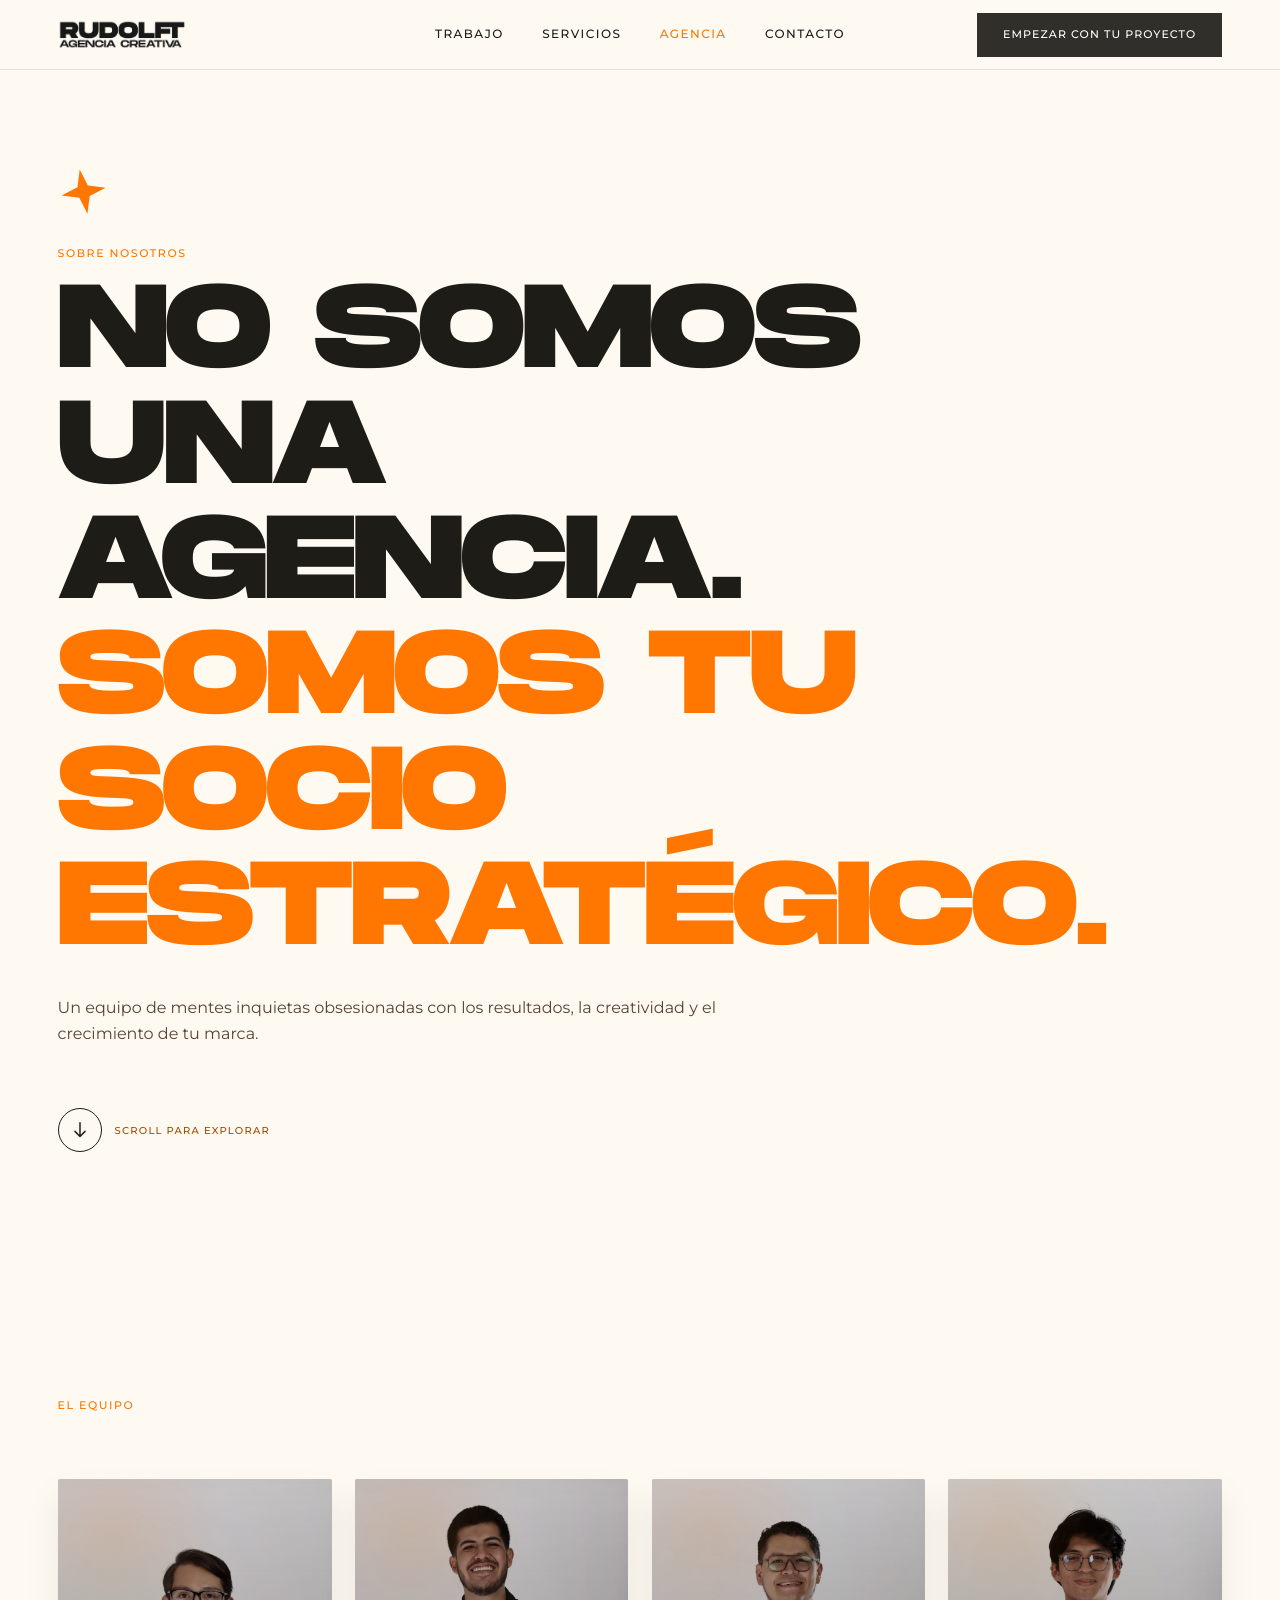
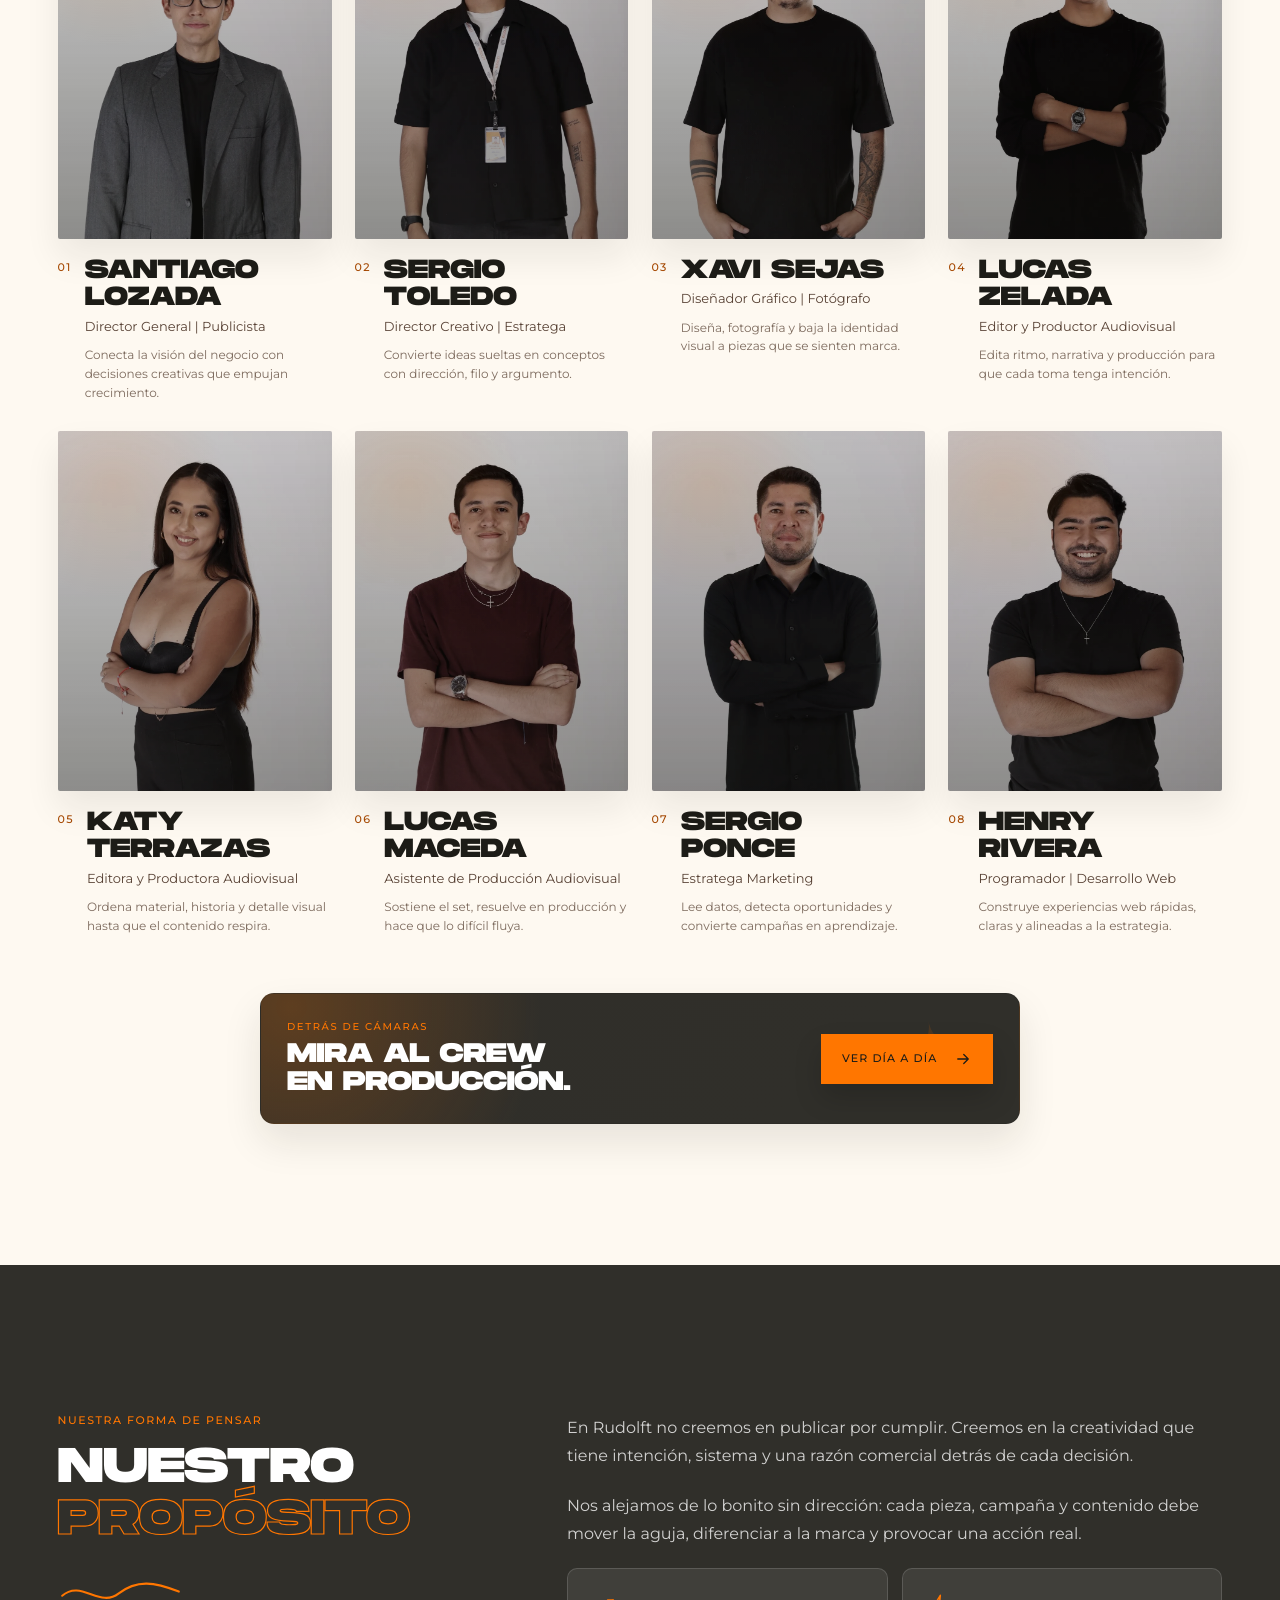
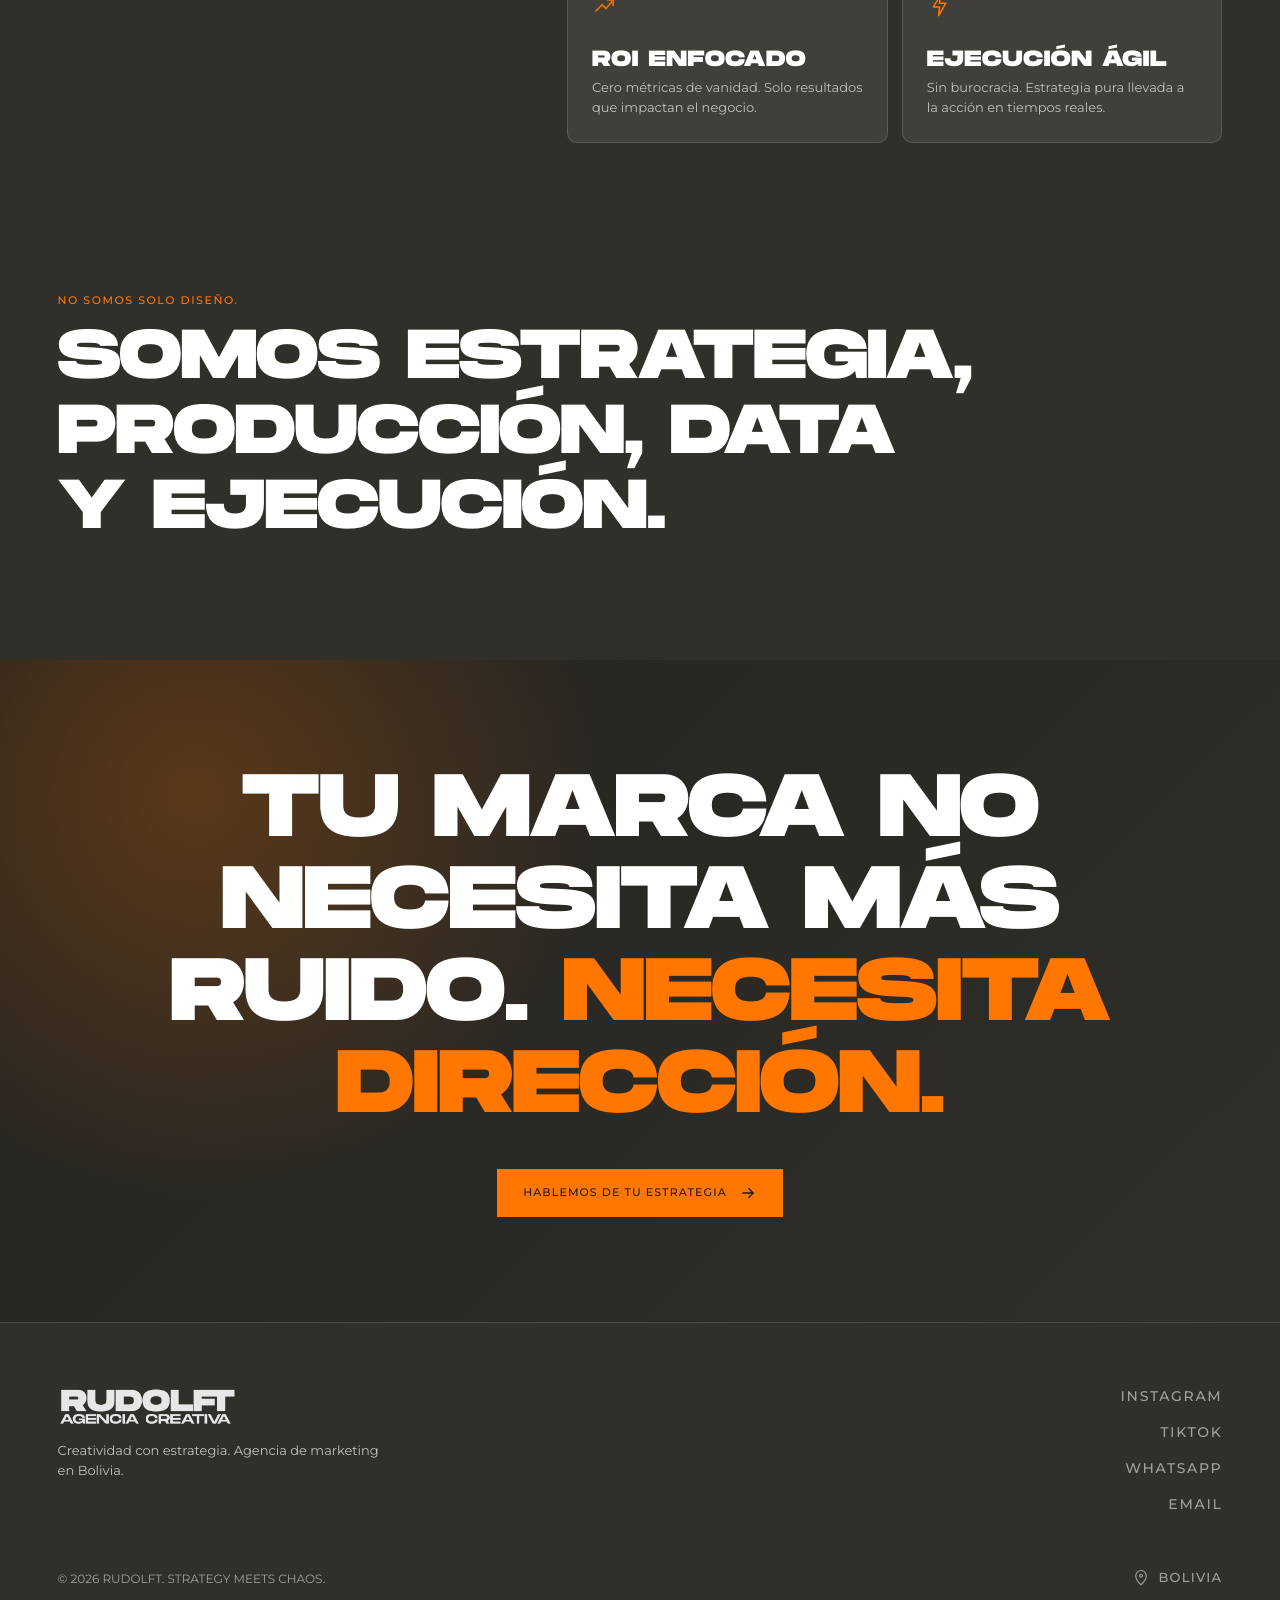
==== commit 9a26df88: "fix pic of the team" ====
--- a/about.html
+++ b/about.html
@@ -194,7 +194,7 @@
                 <span class="team-role-tag">Visual</span>
               </figure>
               <div class="team-meta">
-                <p>03</p>
+                <p>02</p>
                 <h3>Sergio Toledo</h3>
                 <span>Director Creativo | Estratega</span>
                 <small>Convierte ideas sueltas en conceptos con dirección, filo y argumento.</small>
@@ -224,7 +224,7 @@
                 <span class="team-role-tag">Visual</span>
               </figure>
               <div class="team-meta">
-                <p>02</p>
+                <p>03</p>
                 <h3>Xavi Sejas</h3>
                 <span>Diseñador Gráfico | Fotógrafo</span>
                 <small>Diseña, fotografía y baja la identidad visual a piezas que se sienten marca.</small>
--- a/styles.css
+++ b/styles.css
@@ -2704,6 +2704,35 @@
   }
 }
 
+.js-enabled .reveal-on-scroll {
+  opacity: 0;
+  transform: translate3d(0, 24px, 0);
+  transition:
+    opacity 520ms ease,
+    transform 520ms cubic-bezier(0.22, 1, 0.36, 1),
+    filter 520ms ease,
+    box-shadow 180ms ease;
+  transition-delay: var(--reveal-delay, 0ms);
+  will-change: opacity, transform;
+}
+
+.js-enabled .hero-visual.reveal-on-scroll,
+.js-enabled .problem-image.reveal-on-scroll,
+.js-enabled .day-hero-photo.reveal-on-scroll {
+  transform: translate3d(22px, 0, 0) scale(0.985);
+}
+
+.js-enabled .purpose-title.reveal-on-scroll,
+.js-enabled .day-hero-copy.reveal-on-scroll {
+  transform: translate3d(-18px, 0, 0);
+}
+
+.js-enabled .reveal-on-scroll.is-visible {
+  opacity: 1;
+  transform: translate3d(0, 0, 0) scale(1);
+  will-change: auto;
+}
+
 @media (prefers-reduced-motion: reduce) {
   html {
     scroll-behavior: auto;
@@ -2712,6 +2741,8 @@
   *,
   *::before,
   *::after {
+    animation-duration: 0.01ms !important;
+    animation-iteration-count: 1 !important;
     scroll-behavior: auto !important;
     transition-duration: 0.01ms !important;
   }
